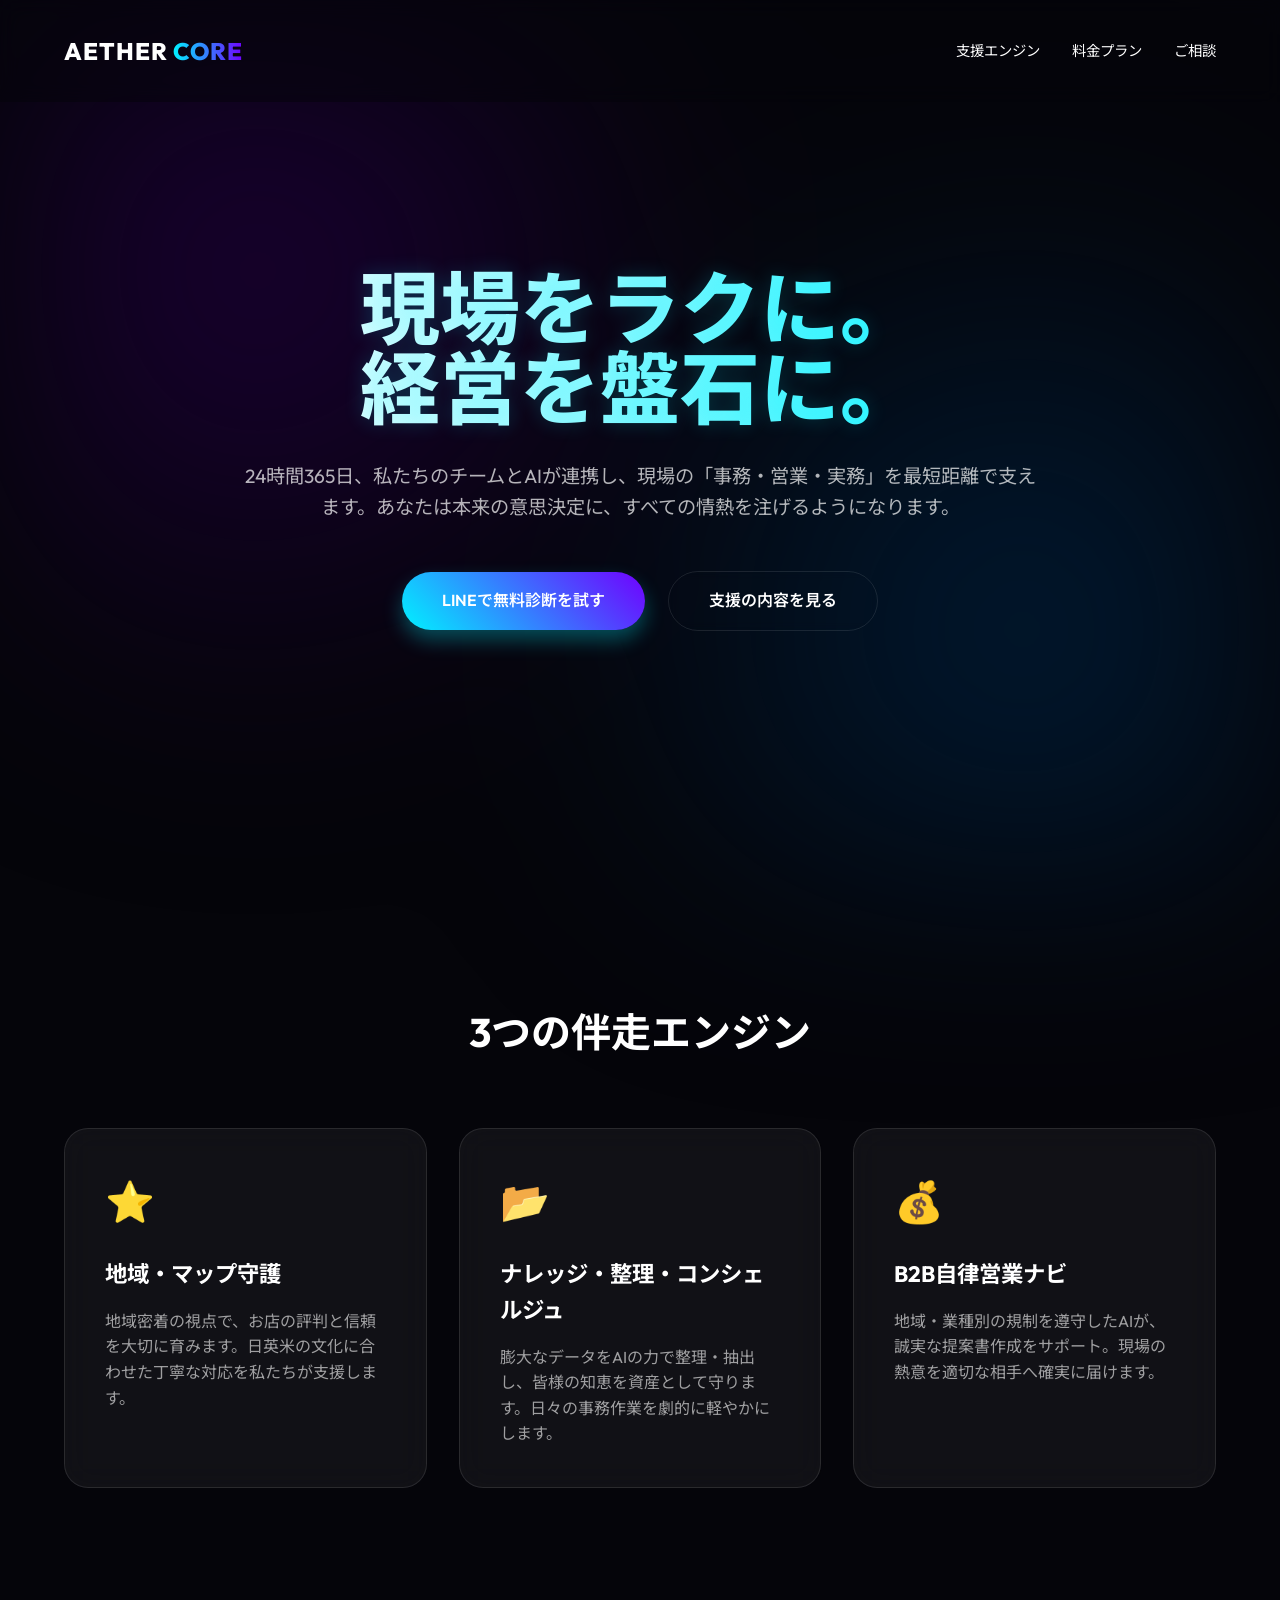
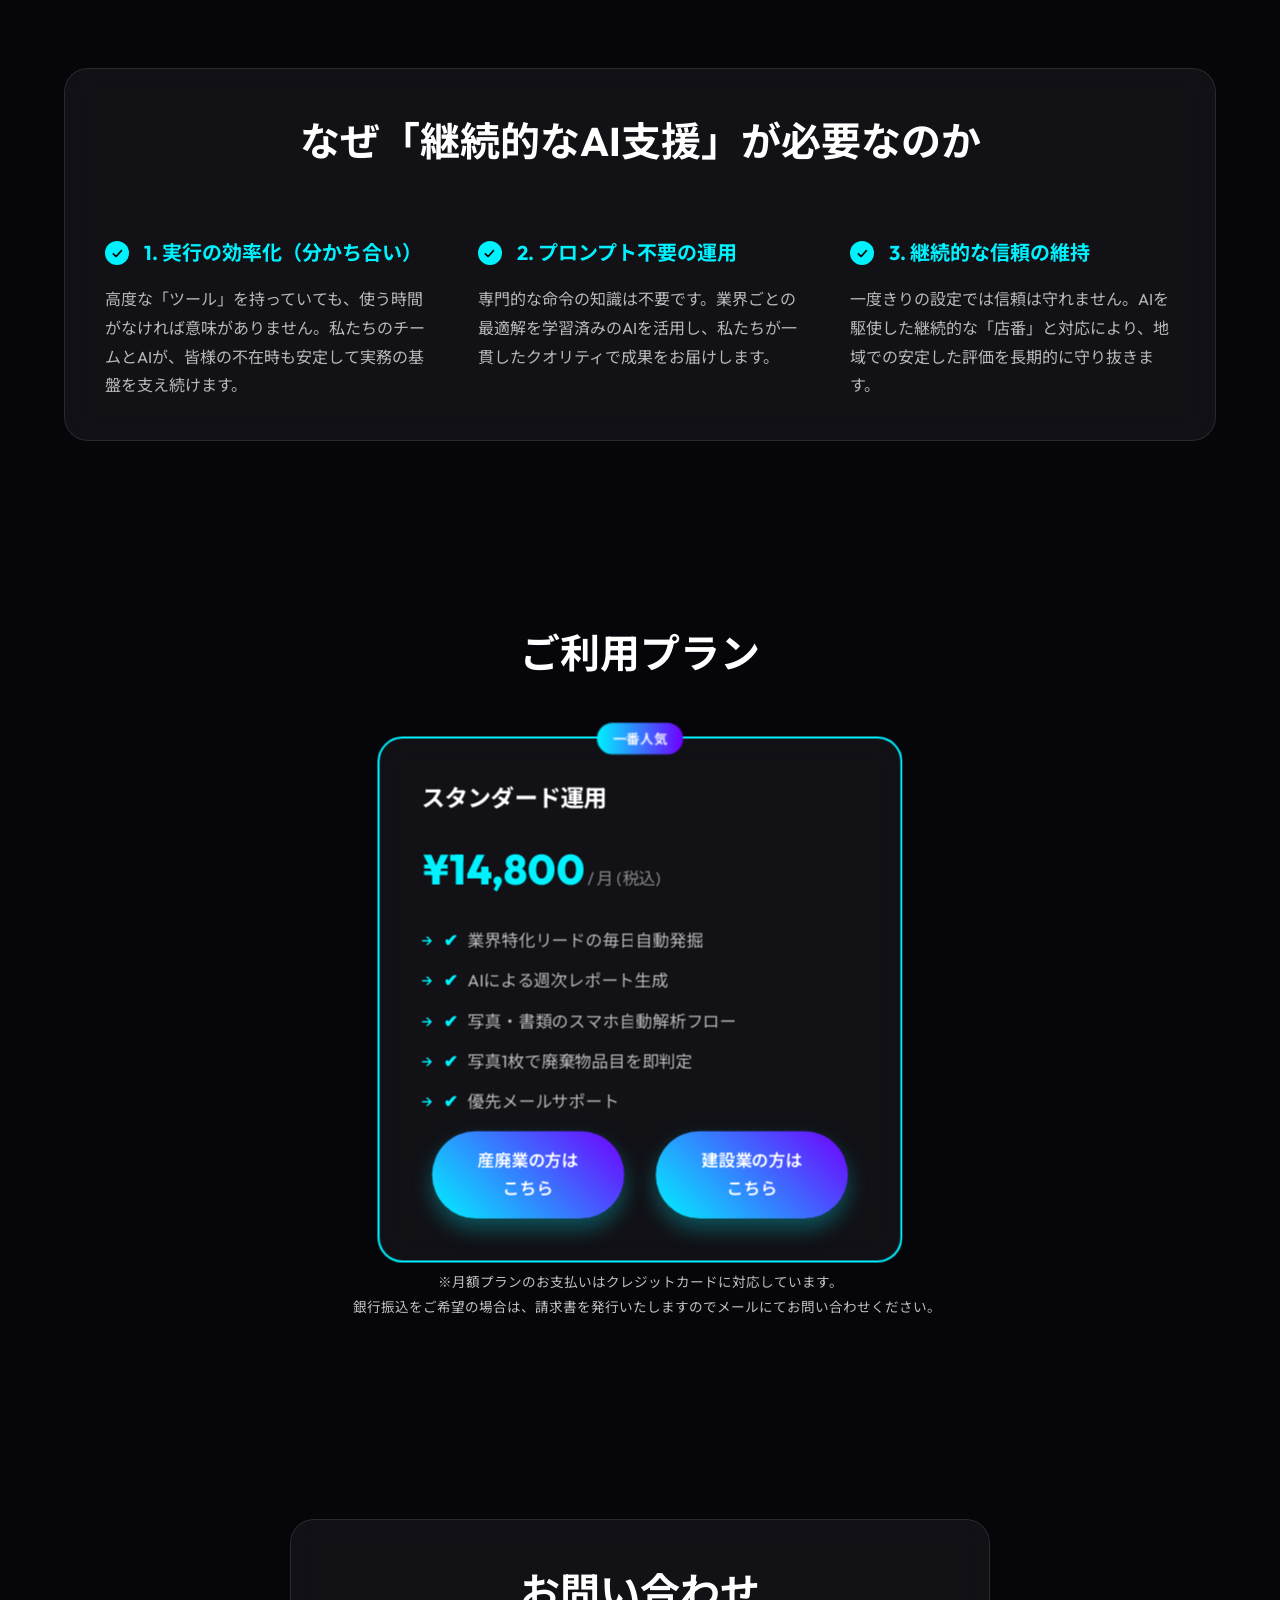
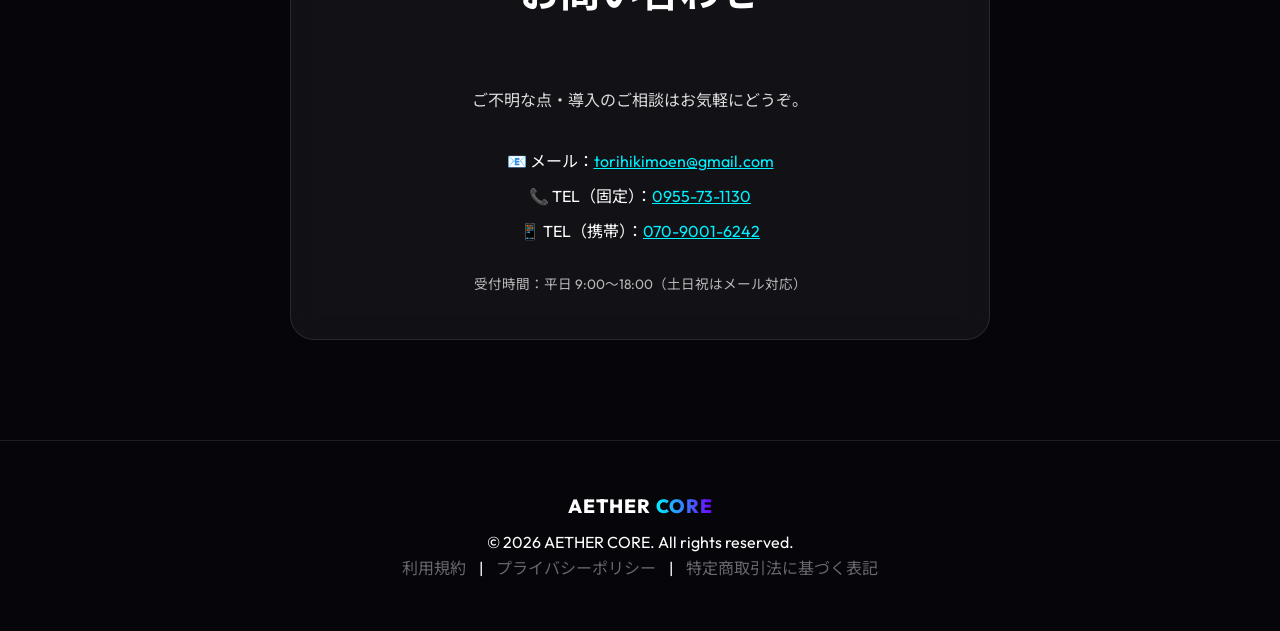
==== index.html @ 2c7ffbd3 "feat: service.html新規作成 + 全ページ料金・連絡先・特商法を更新 - service.html: B2B営業LP新規作成（産廃・建設業向け）   課題/解決策/3ステップフロー/比" ====
<!DOCTYPE html>
<html lang="ja">
<head>
    <meta charset="UTF-8">
    <meta name="viewport" content="width=device-width, initial-scale=1.0">
    <title>AETHER CORE | Autonomous Business Engine</title>
    <link rel="stylesheet" href="style.css">
    <link rel="preconnect" href="https://fonts.googleapis.com">
    <link rel="preconnect" href="https://fonts.gstatic.com" crossorigin>
    <link rel="icon" type="image/png" href="assets/branding/icon.png?v=3">
    <link href="https://fonts.googleapis.com/css2?family=Outfit:wght@300;400;600;800&family=Noto+Sans+JP:wght@300;400;700&display=swap" rel="stylesheet">
</head>
<body>
    <div class="background-blur"></div>
    
    <header>
        <nav>
            <div class="logo">
                <a href="index.html" class="logo-text">AETHER <span>CORE</span></a>
            </div>
            <ul>
                <li><a href="#features">支援エンジン</a></li>
                <li><a href="#pricing">料金プラン</a></li>
                <li><a href="#contact">ご相談</a></li>
            </ul>
        </nav>
    </header>

    <main>
        <section id="hero">
            <div class="hero-content">
                <h1 class="glitch-text">現場をラクに。<br>経営を盤石に。</h1>
                <p class="subtitle">24時間365日、私たちのチームとAIが連携し、現場の「事務・営業・実務」を最短距離で支えます。あなたは本来の意思決定に、すべての情熱を注げるようになります。</p>
                <div class="cta-buttons">
                    <a href="#pricing" class="btn primary trial-trigger">LINEで無料診断を試す</a>
                    <a href="#features" class="btn secondary">支援の内容を見る</a>
                </div>
            </div>
        </section>

        <section id="features">
            <h2 class="section-title">3つの伴走エンジン</h2>
            <div class="grid">
                <div class="card glass">
                    <div class="icon">⭐</div>
                    <h3>地域・マップ守護</h3>
                    <p>地域密着の視点で、お店の評判と信頼を大切に育みます。日英米の文化に合わせた丁寧な対応を私たちが支援します。</p>
                </div>
                <div class="card glass">
                    <div class="icon">📂</div>
                    <h3>ナレッジ・整理・コンシェルジュ</h3>
                    <p>膨大なデータをAIの力で整理・抽出し、皆様の知恵を資産として守ります。日々の事務作業を劇的に軽やかにします。</p>
                </div>
                <div class="card glass">
                    <div class="icon">💰</div>
                    <h3>B2B自律営業ナビ</h3>
                    <p>地域・業種別の規制を遵守したAIが、誠実な提案書作成をサポート。現場の熱意を適切な相手へ確実に届けます。</p>
                </div>
            </div>
        </section>

        <section id="why-subscription">
            <div class="container glass">
                <h2 class="section-title">なぜ「継続的なAI支援」が必要なのか</h2>
                <div class="value-proposition">
                    <div class="prop-item">
                        <h4>1. 実行の効率化（分かち合い）</h4>
                        <p>高度な「ツール」を持っていても、使う時間がなければ意味がありません。私たちのチームとAIが、皆様の不在時も安定して実務の基盤を支え続けます。</p>
                    </div>
                    <div class="prop-item">
                        <h4>2. プロンプト不要の運用</h4>
                        <p>専門的な命令の知識は不要です。業界ごとの最適解を学習済みのAIを活用し、私たちが一貫したクオリティで成果をお届けします。</p>
                    </div>
                    <div class="prop-item">
                        <h4>3. 継続的な信頼の維持</h4>
                        <p>一度きりの設定では信頼は守れません。AIを駆使した継続的な「店番」と対応により、地域での安定した評価を長期的に守り抜きます。</p>
                    </div>
                </div>
            </div>
        </section>

        <section id="pricing">
            <h2 class="section-title">ご利用プラン</h2>
            <div class="grid single-plan">
                <div class="card glass highlight">
                    <div class="card-badge">一番人気</div>
                    <h3>スタンダード運用</h3>
                    <div class="price">¥14,800<span> / 月 (税込)</span></div>
                    <ul>
                        <li><span class="check">✔</span> 業界特化リードの毎日自動発掘</li>
                        <li><span class="check">✔</span> AIによる週次レポート生成</li>
                        <li><span class="check">✔</span> 写真・書類のスマホ自動解析フロー</li>
                        <li><span class="check">✔</span> 写真1枚で廃棄物品目を即判定</li>
                        <li><span class="check">✔</span> 優先メールサポート</li>
                    </ul>
                    <div style="display:flex; gap:10px; margin-top:15px;">
                        <a href="https://line.me/R/ti/p/@315yriby" target="_blank" rel="noopener" class="btn primary" style="flex:1; text-align:center;">産廃業の方はこちら</a>
                        <a href="https://line.me/R/ti/p/@591yxdrx" target="_blank" rel="noopener" class="btn primary" style="flex:1; text-align:center;">建設業の方はこちら</a>
                    </div>
                </div>
            </div>
            <p style="text-align: center; margin-top: 20px; font-size: 0.85rem; opacity: 0.75; line-height: 1.8;">
                ※月額プランのお支払いはクレジットカードに対応しています。<br>
                　銀行振込をご希望の場合は、請求書を発行いたしますのでメールにてお問い合わせください。
            </p>
        </section>

        <section id="contact">
            <div class="container glass" style="max-width:700px; margin:0 auto; padding:40px;">
                <h2 class="section-title">お問い合わせ</h2>
                <p style="text-align:center; margin-bottom:30px; opacity:0.85;">ご不明な点・導入のご相談はお気軽にどうぞ。</p>
                <div style="text-align:center; line-height:2.2; font-size:1rem;">
                    <p>📧 メール：<a href="mailto:torihikimoen@gmail.com" style="color:var(--primary);">torihikimoen@gmail.com</a></p>
                    <p>📞 TEL（固定）：<a href="tel:0955731130" style="color:var(--primary);">0955-73-1130</a></p>
                    <p>📱 TEL（携帯）：<a href="tel:07090016242" style="color:var(--primary);">070-9001-6242</a></p>
                    <p style="margin-top:20px; font-size:0.85rem; opacity:0.7;">受付時間：平日 9:00〜18:00（土日祝はメール対応）</p>
                </div>
            </div>
        </section>
    </main>

    <footer>
        <div class="footer-content">
            <div class="footer-section">
                <div class="logo-text small">AETHER <span>CORE</span></div>
                <p>© 2026 AETHER CORE. All rights reserved.</p>
            </div>
            <div class="footer-section">
                <p><a href="terms.html">利用規約</a> | <a href="privacy.html">プライバシーポリシー</a> | <a href="tokushoho.html">特定商取引法に基づく表記</a></p>
            </div>
        </div>
    </footer>

    <script src="app.js"></script>
</body>
</html>
---- style.css ----
:root {
    --primary: #00f2ff;
    --secondary: #7000ff;
    --bg: #05050a;
    --text: #ffffff;
    --glass: rgba(255, 255, 255, 0.05);
    --glass-border: rgba(255, 255, 255, 0.1);
}

* {
    margin: 0;
    padding: 0;
    box-sizing: border-box;
}

body {
    background-color: var(--bg);
    color: var(--text);
    font-family: 'Outfit', 'Noto Sans JP', sans-serif;
    line-height: 1.6;
    overflow-x: hidden;
}

.background-blur {
    position: fixed;
    top: 0;
    left: 0;
    width: 100%;
    height: 100%;
    background: radial-gradient(circle at 20% 30%, #1a0033 0%, transparent 40%),
                radial-gradient(circle at 80% 70%, #001a33 0%, transparent 40%);
    z-index: -1;
    filter: blur(100px);
}

header {
    padding: 2rem 5%;
    position: fixed;
    width: 100%;
    top: 0;
    z-index: 100;
    backdrop-filter: blur(10px);
    background: rgba(5, 5, 10, 0.5);
}

nav {
    display: flex;
    justify-content: space-between;
    align-items: center;
}

.logo-text {
    font-size: 1.5rem;
    font-weight: 800;
    text-decoration: none;
    color: var(--text);
    letter-spacing: 1px;
}
.logo-text span {
    color: var(--primary);
    background: linear-gradient(90deg, var(--primary), var(--secondary));
    -webkit-background-clip: text;
    background-clip: text;
    -webkit-text-fill-color: transparent;
}
.logo-text.small {
    font-size: 1.2rem;
    margin-bottom: 0.5rem;
    display: inline-block;
}

nav ul {
    display: flex;
    list-style: none;
    gap: 2rem;
}

nav a {
    color: var(--text);
    text-decoration: none;
    font-size: 0.9rem;
    transition: color 0.3s;
}

nav a:hover {
    color: var(--primary);
}

.price {
    font-size: 2.5rem;
    font-weight: 800;
    color: var(--primary);
    margin: 1rem 0;
}
.price span {
    font-size: 1rem;
    font-weight: 400;
    color: rgba(255, 255, 255, 0.5);
}
#pricing ul {
    list-style: none;
    margin-top: 1.5rem;
    text-align: left;
}
#pricing li {
    margin-bottom: 0.8rem;
    color: rgba(255, 255, 255, 0.7);
    display: flex;
    align-items: center;
    gap: 10px;
}
.check {
    color: var(--primary);
    font-weight: bold;
}
.single-plan {
    max-width: 500px;
    margin: 0 auto;
}
.card.highlight {
    border: 2px solid var(--primary);
    position: relative;
    transform: scale(1.05);
}
.card-badge {
    position: absolute;
    top: -15px;
    left: 50%;
    transform: translateX(-50%);
    background: linear-gradient(90deg, var(--primary), var(--secondary));
    padding: 5px 15px;
    border-radius: 20px;
    font-size: 0.8rem;
    font-weight: 600;
    white-space: nowrap;
}
#pricing li::before {
    content: '→';
    color: var(--primary);
}

section {
    padding: 100px 5%;
}

#hero {
    height: 100vh;
    display: flex;
    align-items: center;
    justify-content: center;
    text-align: center;
}

.glitch-text {
    font-size: 5rem;
    line-height: 1;
    font-weight: 800;
    background: linear-gradient(to right, #fff, var(--primary));
    -webkit-background-clip: text;
    background-clip: text;
    -webkit-text-fill-color: transparent;
    margin-bottom: 2rem;
    text-shadow: 0 0 20px rgba(0, 242, 255, 0.2);
}

.subtitle {
    font-size: 1.2rem;
    color: rgba(255, 255, 255, 0.7);
    max-width: 800px;
    margin: 0 auto 3rem;
}

.btn {
    padding: 1rem 2.5rem;
    border-radius: 50px;
    text-decoration: none;
    font-weight: 600;
    transition: all 0.3s;
    display: inline-block;
    margin: 0 10px;
}

.btn.primary {
    background: linear-gradient(45deg, var(--primary), var(--secondary));
    color: #fff;
    box-shadow: 0 10px 20px rgba(0, 242, 255, 0.3);
}

.btn.secondary {
    border: 1px solid var(--glass-border);
    backdrop-filter: blur(5px);
    color: #fff;
}

.btn:hover {
    transform: translateY(-3px);
    box-shadow: 0 15px 30px rgba(0, 242, 255, 0.4);
}

.trial-badge {
    background: rgba(0, 255, 136, 0.1);
    color: #00ff88;
    border: 1px solid rgba(0, 255, 136, 0.3);
    padding: 0.5rem 1.5rem;
    border-radius: 50px;
    display: inline-block;
    font-size: 0.9rem;
    font-weight: 600;
    margin-bottom: 2rem;
    animation: pulse 2s infinite;
}

@keyframes pulse {
    0% { transform: scale(1); box-shadow: 0 0 0 0 rgba(0, 255, 136, 0.4); }
    70% { transform: scale(1.05); box-shadow: 0 0 0 10px rgba(0, 255, 136, 0); }
    100% { transform: scale(1); box-shadow: 0 0 0 0 rgba(0, 255, 136, 0); }
}

.section-title {
    font-size: 2.5rem;
    text-align: center;
    margin-bottom: 4rem;
}

.grid {
    display: grid;
    grid-template-columns: repeat(auto-fit, minmax(280px, 1fr));
    gap: 2rem;
}

.glass {
    background: var(--glass);
    border: 1px solid var(--glass-border);
    backdrop-filter: blur(15px);
    border-radius: 24px;
    padding: 2.5rem;
    transition: transform 0.3s, border-color 0.3s;
}

.glass:hover {
    transform: translateY(-10px);
    border-color: var(--primary);
}

.card .icon {
    font-size: 2.5rem;
    margin-bottom: 1.5rem;
}

.card h3 {
    margin-bottom: 1rem;
    font-size: 1.4rem;
}

.card p {
    color: rgba(255, 255, 255, 0.6);
}

.status-container {
    max-width: 1000px;
    margin: 0 auto;
}

.status-grid {
    display: grid;
    grid-template-columns: repeat(auto-fit, minmax(200px, 1fr));
    gap: 3rem;
    margin-bottom: 3rem;
}

.status-item .label {
    display: block;
    font-size: 0.8rem;
    color: rgba(255, 255, 255, 0.4);
    text-transform: uppercase;
    letter-spacing: 1px;
}

.status-item .value {
    font-size: 1.8rem;
    font-weight: 700;
    color: var(--primary);
}

.live-indicator {
    padding-top: 2rem;
    border-top: 1px solid var(--glass-border);
    font-size: 0.9rem;
    color: rgba(255, 255, 255, 0.6);
    display: flex;
    align-items: center;
    gap: 10px;
}

.dot {
    width: 8px;
    height: 8px;
    border-radius: 50%;
}

.dot.green {
    background-color: #00ff88;
    box-shadow: 0 0 10px #00ff88;
}

.blink {
    animation: blink 2s infinite;
}

@keyframes blink {
    0% { opacity: 1; }
    50% { opacity: 0.3; }
    100% { opacity: 1; }
}

.activity-feed-wrapper {
    margin-top: 2rem;
    padding: 1.5rem;
    background: rgba(0, 0, 0, 0.2);
    border-radius: 16px;
    border: 1px solid var(--glass-border);
    overflow: hidden;
}

.feed-header {
    font-size: 0.7rem;
    font-weight: 800;
    color: var(--primary);
    margin-bottom: 1rem;
    letter-spacing: 2px;
    display: flex;
    align-items: center;
    gap: 8px;
}

.activity-feed {
    height: 150px;
    display: flex;
    flex-direction: column;
    gap: 10px;
}

.activity-item {
    padding: 10px 15px;
    background: var(--glass);
    border-left: 3px solid var(--primary);
    border-radius: 4px;
    font-size: 0.85rem;
    color: rgba(255, 255, 255, 0.8);
    animation: slideIn 0.5s ease-out forwards;
    display: flex;
    justify-content: space-between;
}

.activity-item .time {
    color: rgba(255, 255, 255, 0.3);
    font-size: 0.75rem;
}

@keyframes slideIn {
    from { opacity: 0; transform: translateX(-20px); }
    to { opacity: 1; transform: translateX(0); }
}

.map-placeholder {
    height: 400px;
    display: flex;
    align-items: center;
    justify-content: center;
    position: relative;
    background: radial-gradient(circle at center, rgba(0, 242, 255, 0.05) 0%, transparent 70%);
}

footer {
    padding: 50px 5%;
    border-top: 1px solid var(--glass-border);
    text-align: center;
}

.footer-logo {
    height: 30px;
    margin-bottom: 1rem;
    opacity: 0.8;
}

footer a {
    color: rgba(255, 255, 255, 0.4);
    text-decoration: none;
    margin: 0 10px;
}

#why-subscription {
    padding: 80px 5%;
}

.value-proposition {
    display: grid;
    grid-template-columns: repeat(auto-fit, minmax(300px, 1fr));
    gap: 3rem;
    margin-top: 2rem;
}

.prop-item h4 {
    color: var(--primary);
    font-size: 1.25rem;
    margin-bottom: 1rem;
    display: flex;
    align-items: center;
    gap: 15px;
}

.prop-item h4::before {
    content: '✓';
    display: flex;
    align-items: center;
    justify-content: center;
    width: 24px;
    height: 24px;
    background: var(--primary);
    color: var(--bg);
    border-radius: 50%;
    font-size: 0.8rem;
}

.prop-item p {
    color: rgba(255, 255, 255, 0.7);
    font-size: 1rem;
    line-height: 1.8;
}

.quick-feedback {
    margin-top: 3rem;
    padding-top: 2rem;
    border-top: 1px solid var(--glass-border);
    text-align: center;
}

.quick-feedback p {
    font-size: 0.9rem;
    color: rgba(255, 255, 255, 0.5);
    margin-bottom: 1.5rem;
}

.feedback-buttons {
    display: flex;
    justify-content: center;
    gap: 1.5rem;
}

.fb-btn {
    background: var(--glass);
    border: 1px solid var(--glass-border);
    color: white;
    font-size: 1.5rem;
    width: 60px;
    height: 60px;
    border-radius: 50%;
    cursor: pointer;
    transition: all 0.3s cubic-bezier(0.175, 0.885, 0.32, 1.275);
    display: flex;
    align-items: center;
    justify-content: center;
    backdrop-filter: blur(10px);
}

.fb-btn:hover {
    transform: scale(1.15) translateY(-5px);
    background: rgba(255, 255, 255, 0.1);
    border-color: var(--primary);
    box-shadow: 0 10px 20px rgba(0, 242, 255, 0.2);
}

.fb-btn#fb-up:hover { color: #00ff88; border-color: #00ff88; }
.fb-btn#fb-down:hover { color: #ff3e3e; border-color: #ff3e3e; }
.fb-btn#fb-idea:hover { color: #ffd700; border-color: #ffd700; }

#ad-auditor {
    padding: 100px 5%;
}

.auditor-grid {
    display: grid;
    grid-template-columns: 1fr 1.2fr;
    gap: 3rem;
    margin-top: 3rem;
}

.input-area textarea {
    width: 100%;
    height: 150px;
    background: rgba(0, 0, 0, 0.3);
    border: 1px solid var(--glass-border);
    border-radius: 16px;
    padding: 20px;
    color: white;
    font-family: inherit;
    resize: none;
    outline: none;
}

.input-area textarea:focus {
    border-color: var(--primary);
}

.badge {
    font-size: 0.8rem;
    background: var(--primary);
    color: var(--bg);
    padding: 2px 10px;
    border-radius: 4px;
    vertical-align: middle;
    margin-left: 10px;
}

.result-area {
    min-height: 250px;
    display: flex;
    flex-direction: column;
    justify-content: center;
    padding: 30px !important;
}

.status-badge {
    padding: 5px 15px;
    border-radius: 50px;
    font-size: 0.8rem;
    font-weight: 700;
    text-transform: uppercase;
}

.status-badge.risky { background: rgba(255, 62, 62, 0.2); color: #ff3e3e; border: 1px solid rgba(255, 62, 62, 0.5); }
.status-badge.safe { background: rgba(0, 255, 136, 0.2); color: #00ff88; border: 1px solid rgba(0, 255, 136, 0.5); }

.issue-item {
    margin-bottom: 10px;
    font-size: 0.9rem;
    display: flex;
    gap: 10px;
}

.issue-item .law { color: var(--primary); font-weight: 700; }

.polished-box {
    background: rgba(0, 242, 255, 0.1);
    border-left: 4px solid var(--primary);
    padding: 20px;
    border-radius: 8px;
    margin-top: 10px;
}

.polished-text { font-size: 1.1rem; font-weight: 600; }

.loading-spinner {
    width: 40px;
    height: 40px;
    border: 3px solid rgba(0, 242, 255, 0.1);
    border-top: 3px solid var(--primary);
    border-radius: 50%;
    margin: 0 auto 20px;
    animation: rotate 1s linear infinite;
}

@keyframes rotate {
    from { transform: rotate(0deg); }
    to { transform: rotate(360deg); }
}
/* Modal Overlay & Content */
.modal-overlay {
    position: fixed;
    top: 0;
    left: 0;
    width: 100%;
    height: 100%;
    background: rgba(0, 0, 0, 0.85);
    backdrop-filter: blur(10px);
    display: flex;
    align-items: center;
    justify-content: center;
    z-index: 1000;
    opacity: 0;
    visibility: hidden;
    transition: all 0.4s cubic-bezier(0.165, 0.84, 0.44, 1);
}

.modal-overlay.active {
    opacity: 1;
    visibility: visible;
}

.modal-content {
    width: 100%;
    max-width: 450px;
    padding: 3rem !important;
    position: relative;
    transform: translateY(30px);
    transition: all 0.4s cubic-bezier(0.175, 0.885, 0.32, 1.275);
}

.modal-overlay.active .modal-content {
    transform: translateY(0);
}

.modal-content h3 {
    font-size: 1.8rem;
    margin-bottom: 0.5rem;
    background: linear-gradient(90deg, var(--primary), var(--secondary));
    -webkit-background-clip: text;
    background-clip: text;
    -webkit-text-fill-color: transparent;
}

.modal-content p {
    font-size: 0.9rem;
    color: rgba(255, 255, 255, 0.6);
    margin-bottom: 2rem;
}

.close-btn {
    position: absolute;
    top: 20px;
    right: 25px;
    background: none;
    border: none;
    color: white;
    font-size: 2rem;
    cursor: pointer;
    opacity: 0.5;
    transition: opacity 0.3s;
}

.close-btn:hover {
    opacity: 1;
}

.input-group {
    margin-bottom: 1.5rem;
    text-align: left;
}

.input-group label {
    display: block;
    font-size: 0.8rem;
    margin-bottom: 0.5rem;
    color: var(--primary);
}

.input-group input {
    width: 100%;
    background: rgba(255, 255, 255, 0.05);
    border: 1px solid rgba(255, 255, 255, 0.1);
    border-radius: 12px;
    padding: 12px 15px;
    color: white;
    font-family: inherit;
    outline: none;
    transition: border-color 0.3s;
}

.input-group input:focus {
    border-color: var(--primary);
}

.checkbox-group {
    display: flex;
    align-items: center;
    gap: 10px;
    margin-bottom: 2rem;
    font-size: 0.8rem;
    text-align: left;
    color: rgba(255, 255, 255, 0.7);
}

.login-link {
    margin-top: 1.5rem;
    text-align: center;
}

.login-link a {
    color: var(--primary);
    text-decoration: none;
}
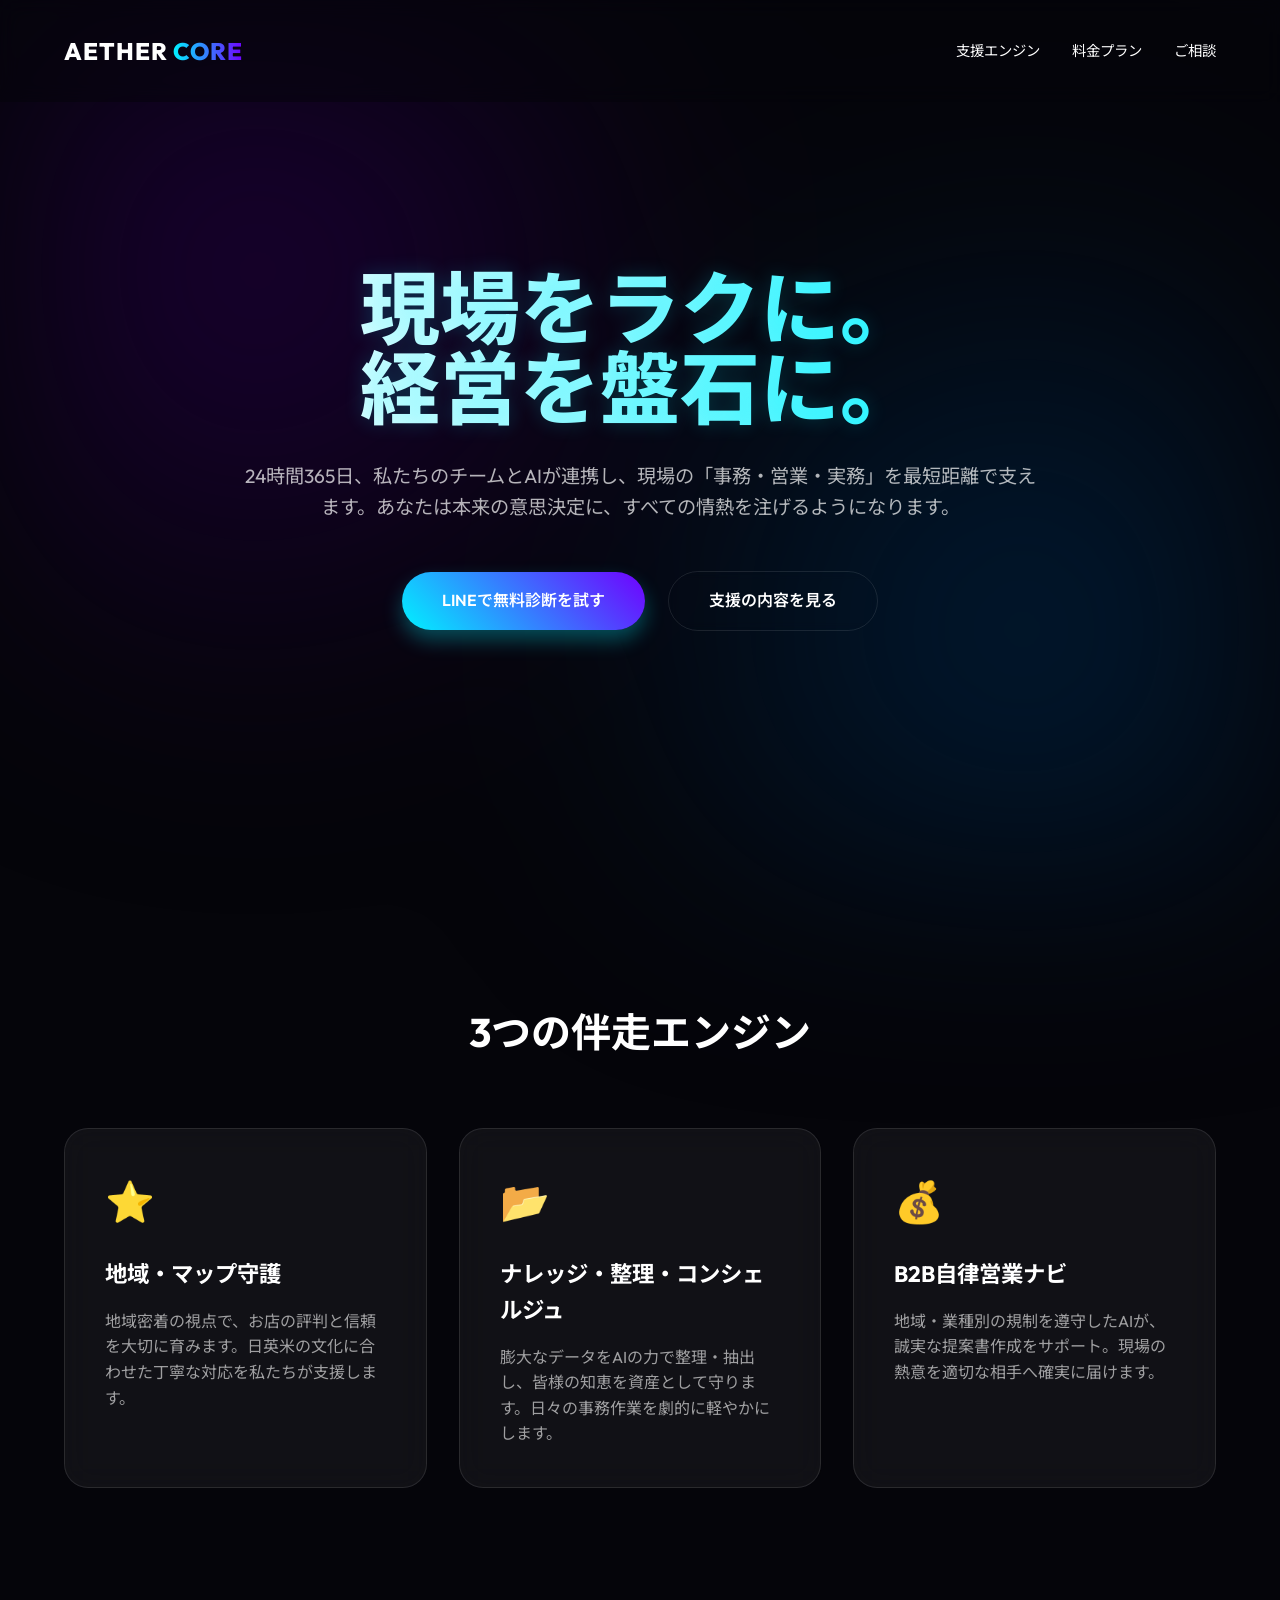
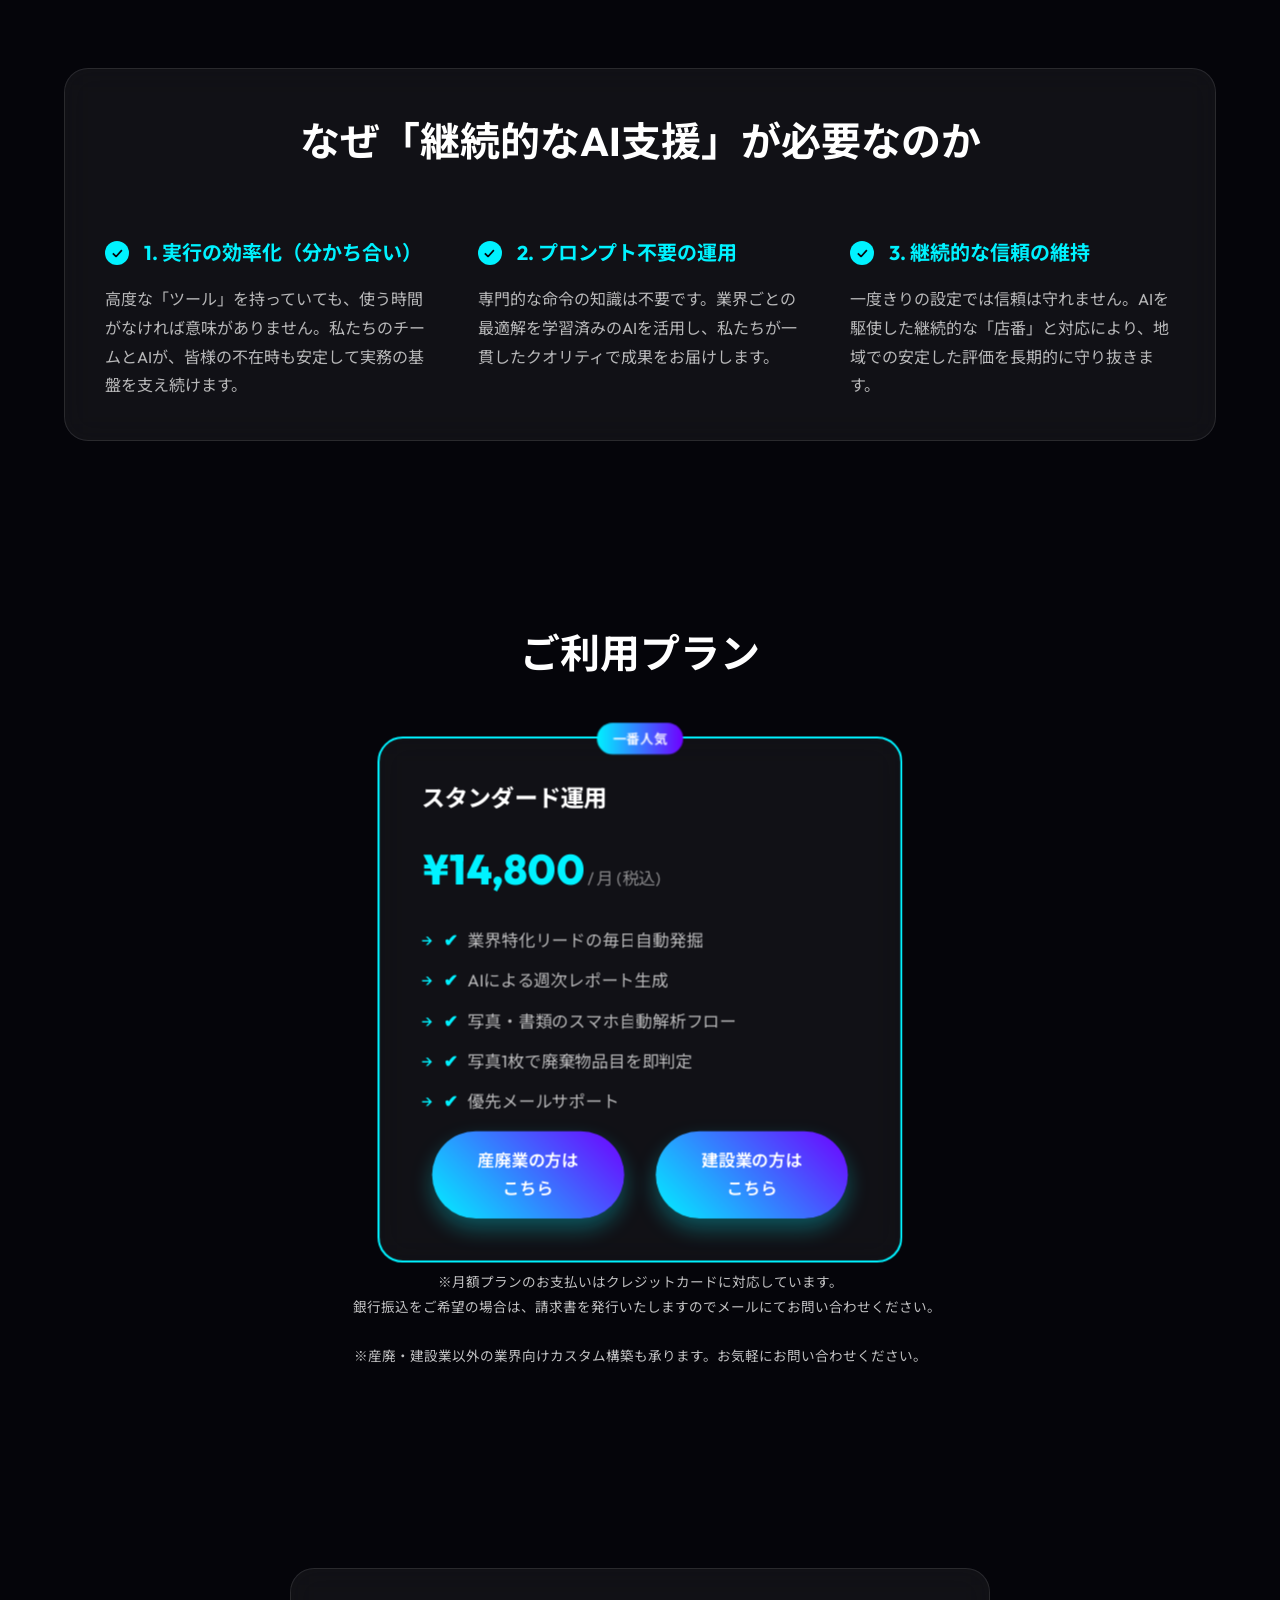
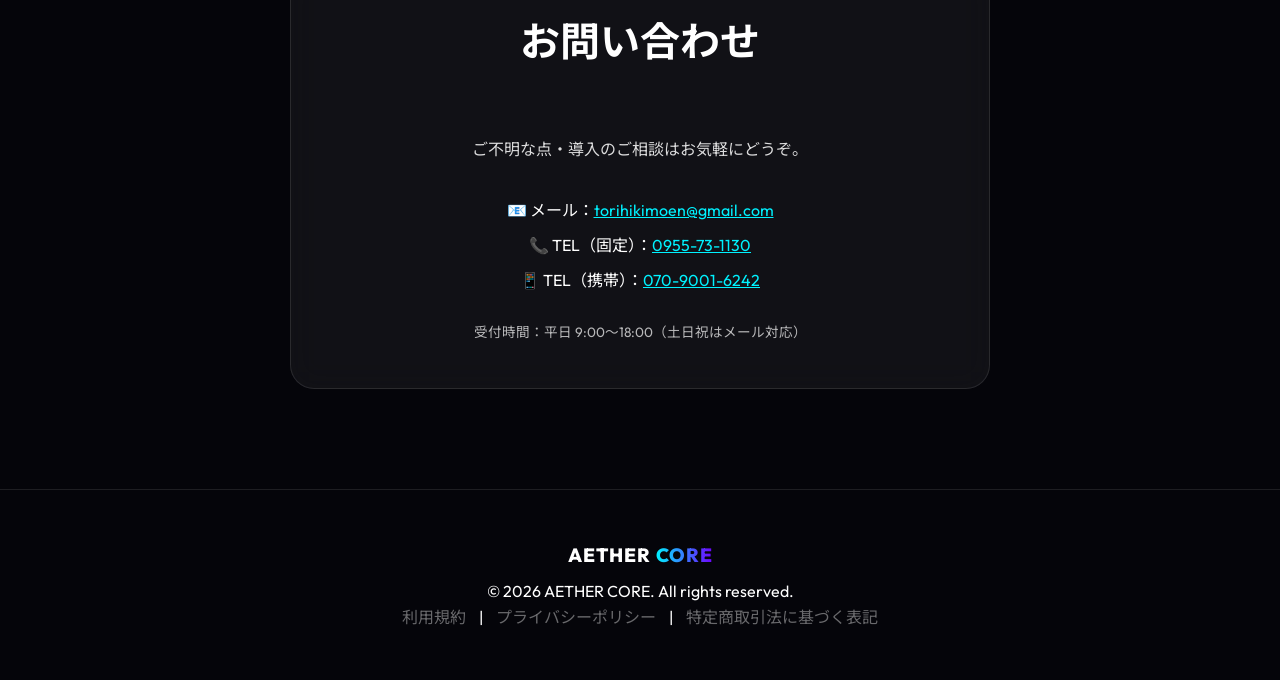
==== commit d0baca61: "feat(index): ご利用プランセクションにカスタム構築案内を追加 Co-Authored-By: Claude Sonnet 4.6 <noreply@anthropic.com>" ====
--- a/index.html
+++ b/index.html
@@ -101,7 +101,8 @@
             </div>
             <p style="text-align: center; margin-top: 20px; font-size: 0.85rem; opacity: 0.75; line-height: 1.8;">
                 ※月額プランのお支払いはクレジットカードに対応しています。<br>
-                　銀行振込をご希望の場合は、請求書を発行いたしますのでメールにてお問い合わせください。
+                　銀行振込をご希望の場合は、請求書を発行いたしますのでメールにてお問い合わせください。<br><br>
+                ※産廃・建設業以外の業界向けカスタム構築も承ります。お気軽にお問い合わせください。
             </p>
         </section>
 
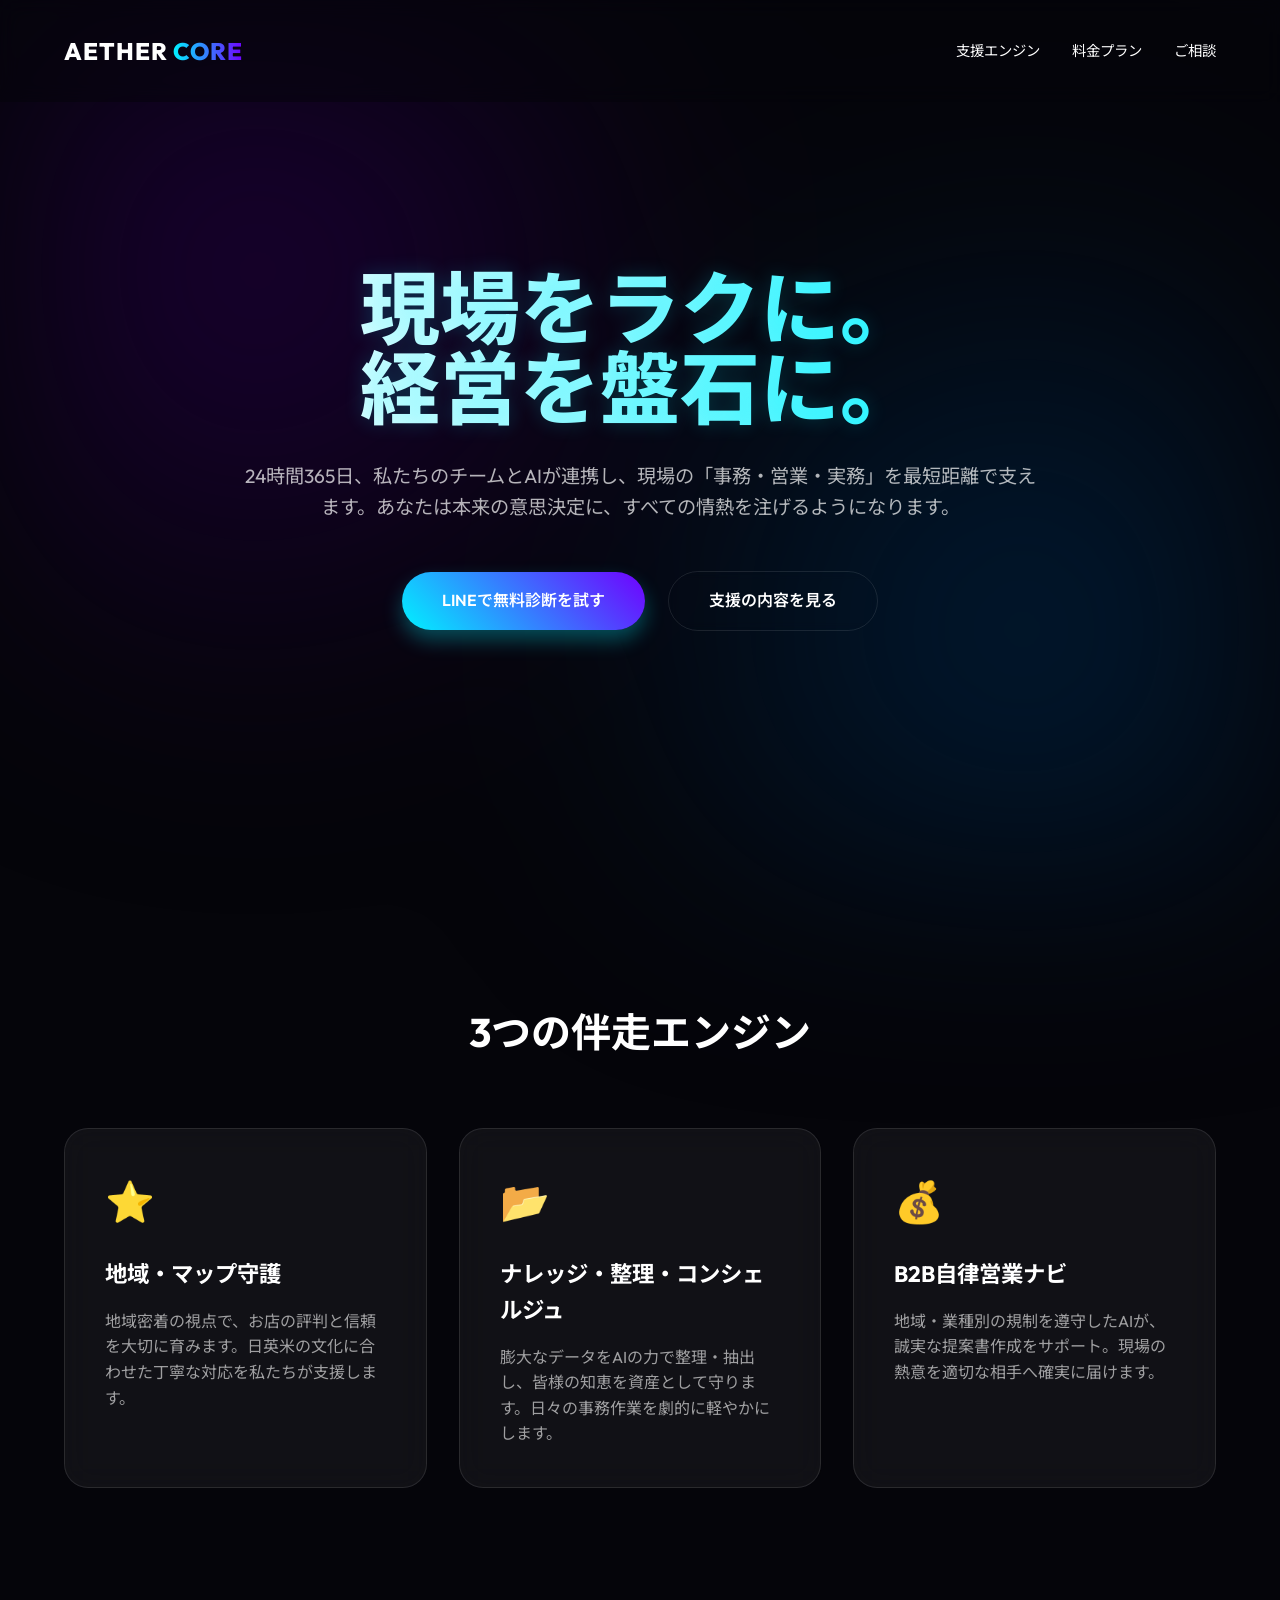
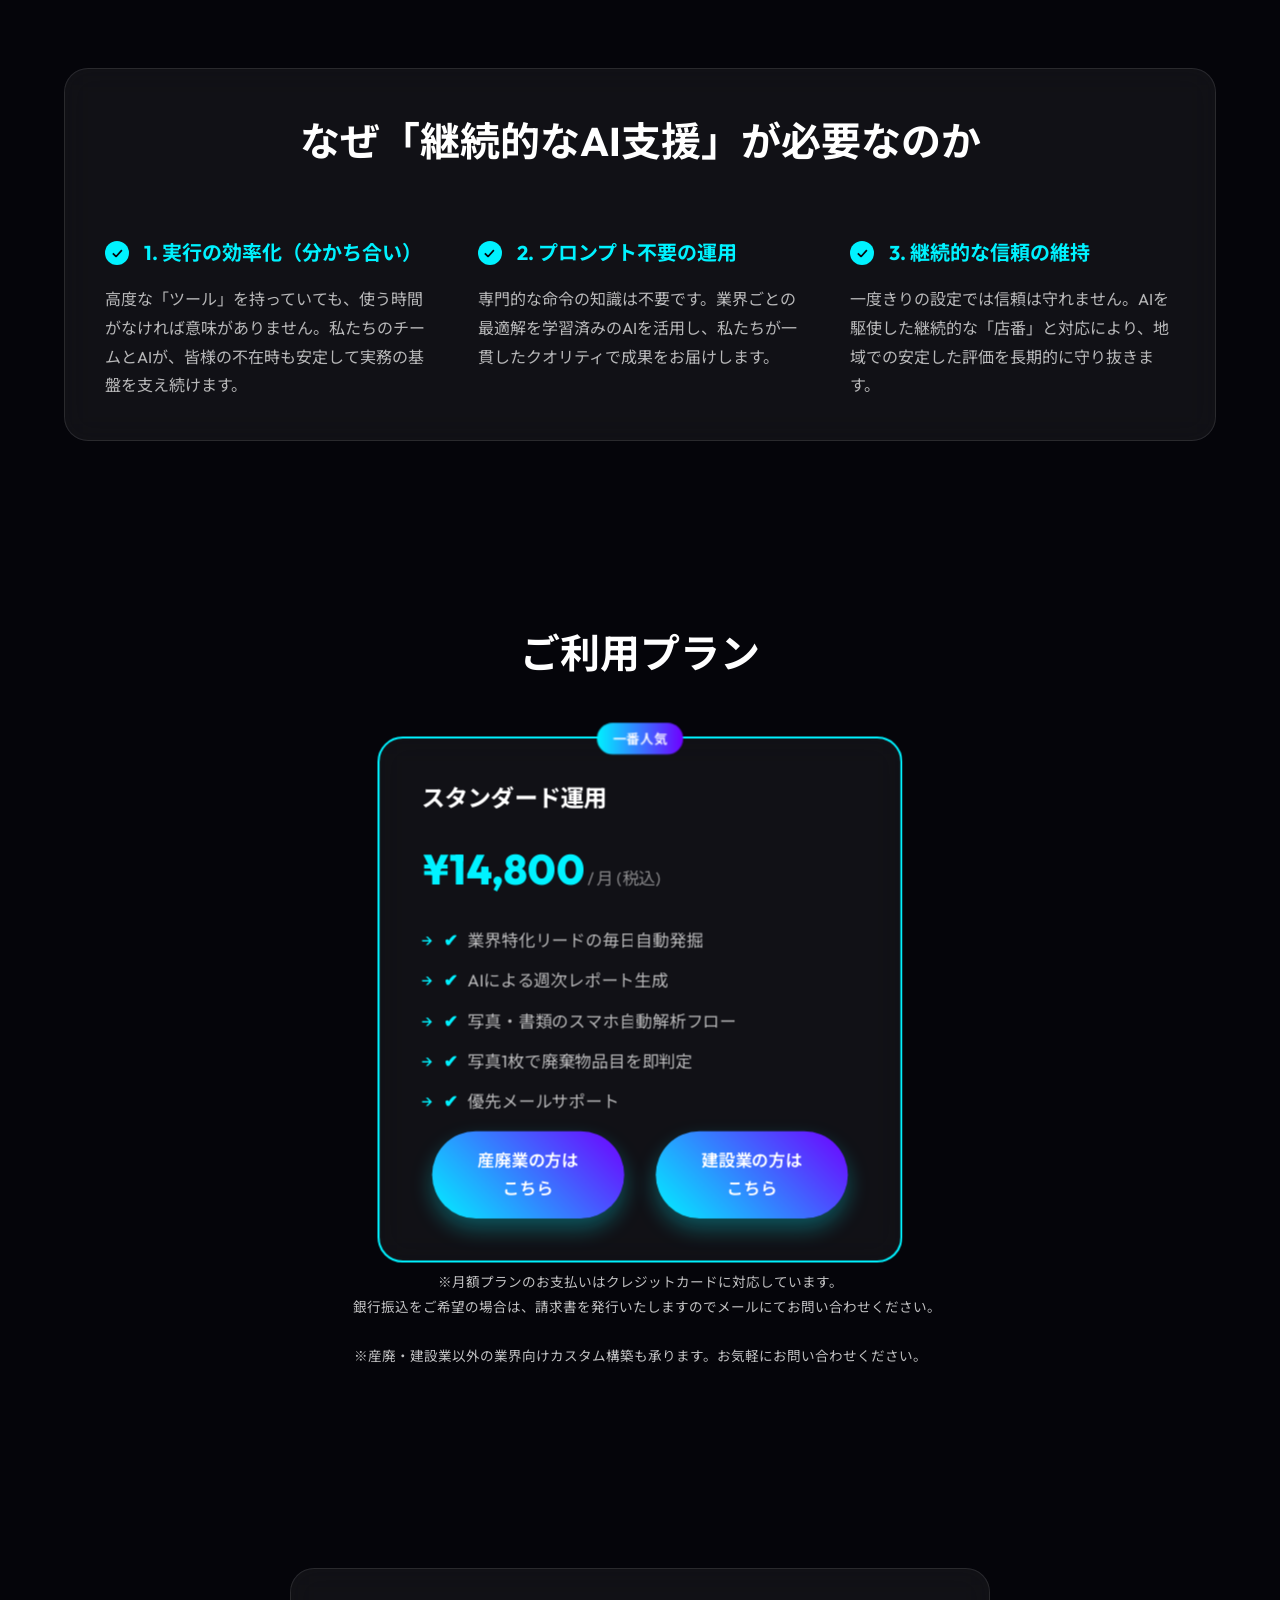
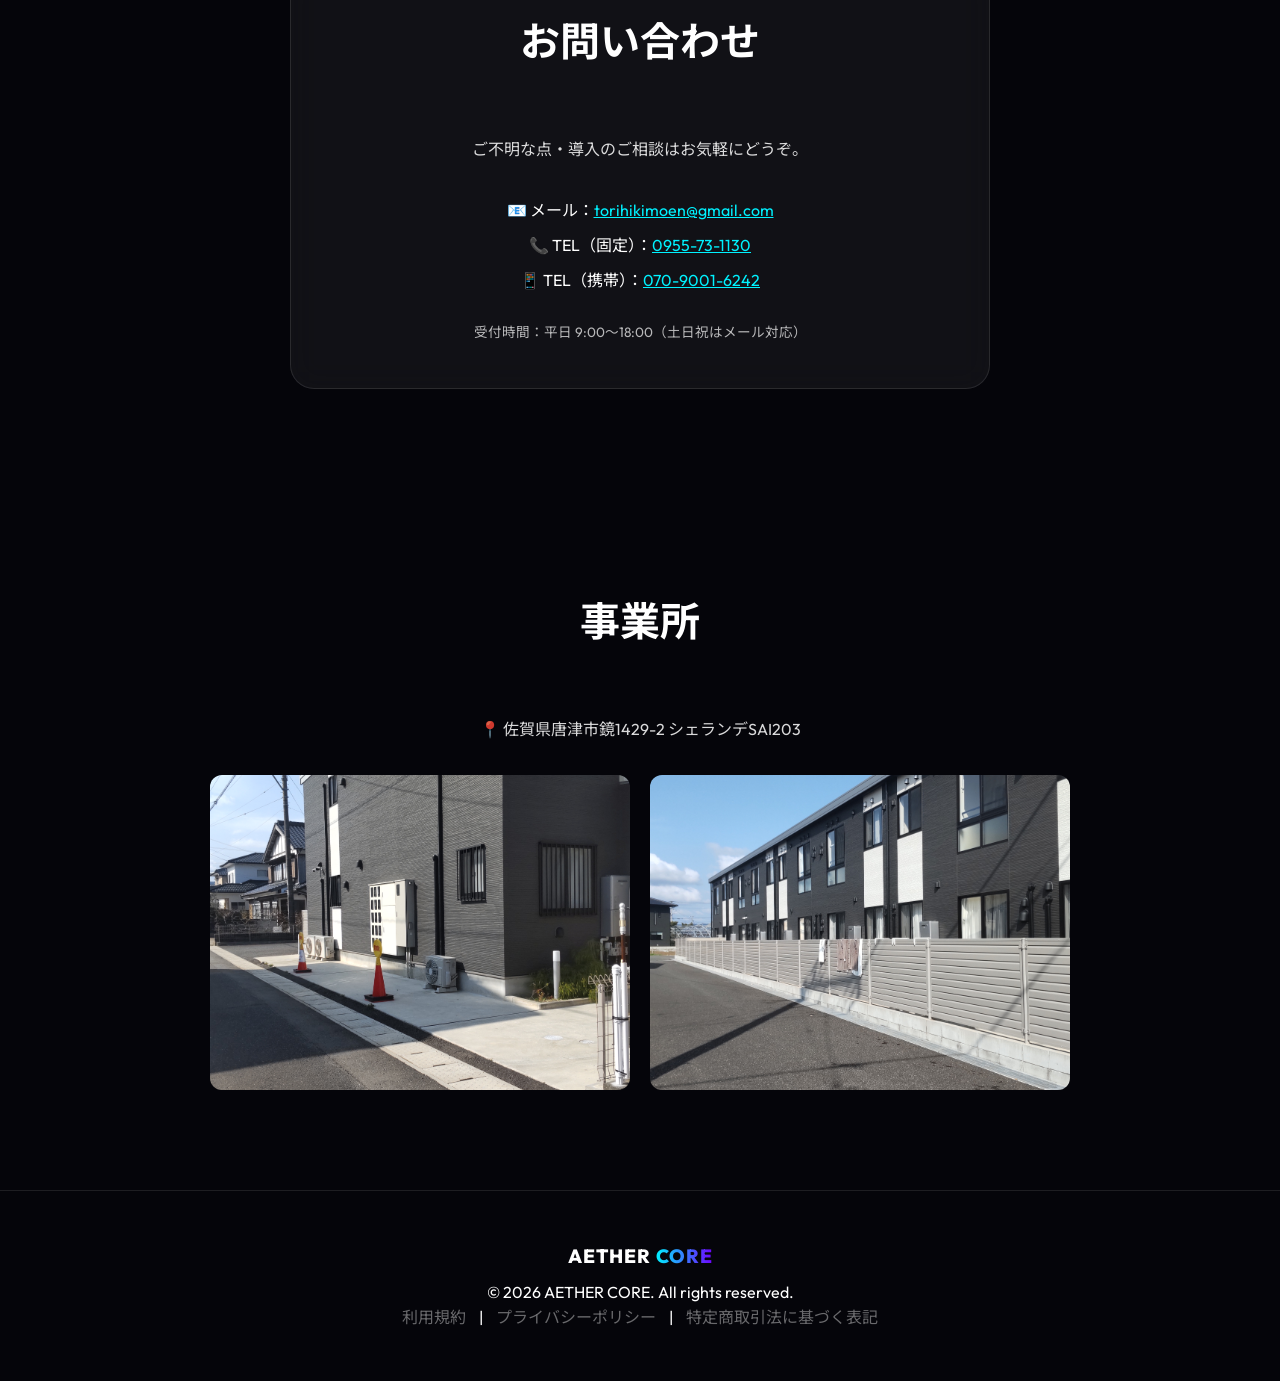
==== commit 0842e409: "Add 事業所 section with office photos and address Co-Authored-By: Claude Sonnet 4.6 <noreply@anthropic." ====
--- a/index.html
+++ b/index.html
@@ -118,6 +118,17 @@
                 </div>
             </div>
         </section>
+
+        <section id="office">
+            <h2 class="section-title">事業所</h2>
+            <div class="container" style="max-width:900px; margin:0 auto; text-align:center;">
+                <p style="margin-bottom:32px; font-size:1rem; opacity:0.85;">📍 佐賀県唐津市鏡1429-2 シェランデSAI203</p>
+                <div style="display:flex; gap:20px; justify-content:center; flex-wrap:wrap;">
+                    <img src="assets/office/office-01.jpg" alt="事業所外観1" style="width:48%; max-width:420px; border-radius:12px; object-fit:cover; aspect-ratio:4/3;">
+                    <img src="assets/office/office-02.jpg" alt="事業所外観2" style="width:48%; max-width:420px; border-radius:12px; object-fit:cover; aspect-ratio:4/3;">
+                </div>
+            </div>
+        </section>
     </main>
 
     <footer>
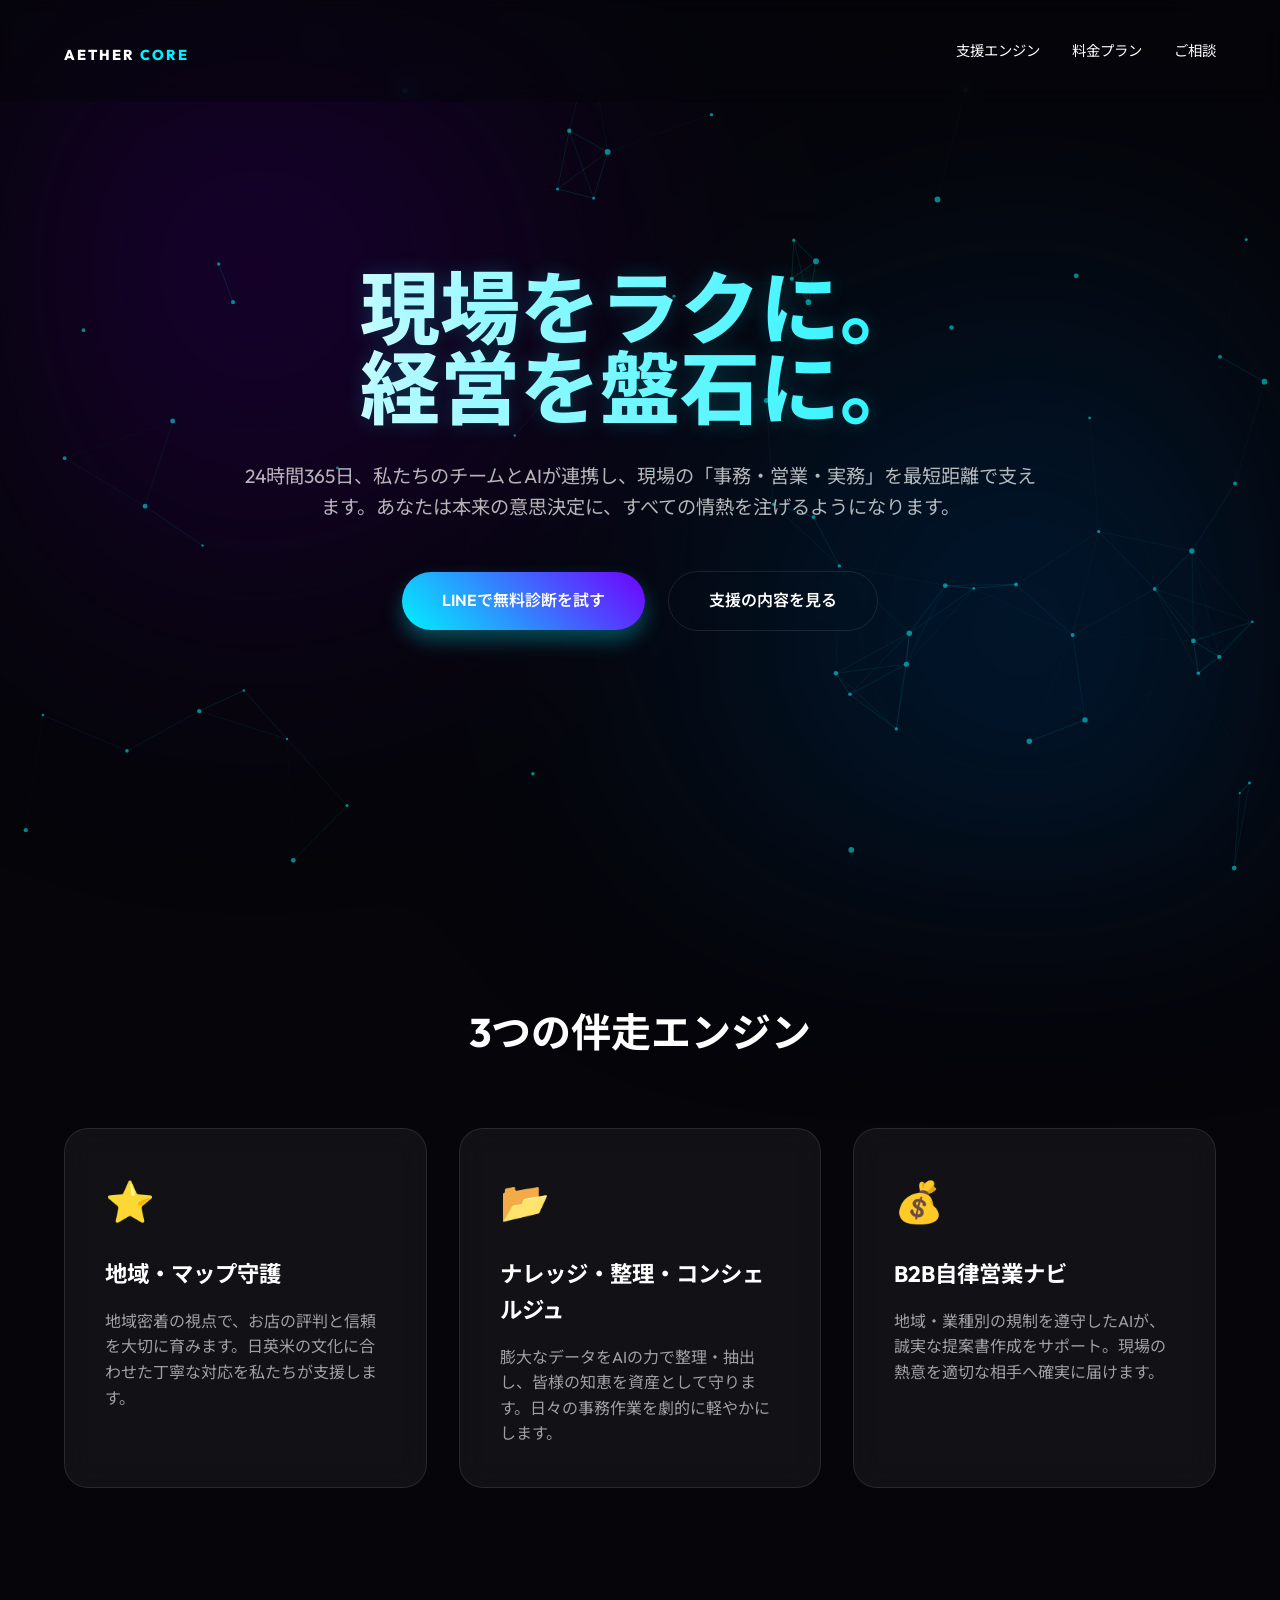
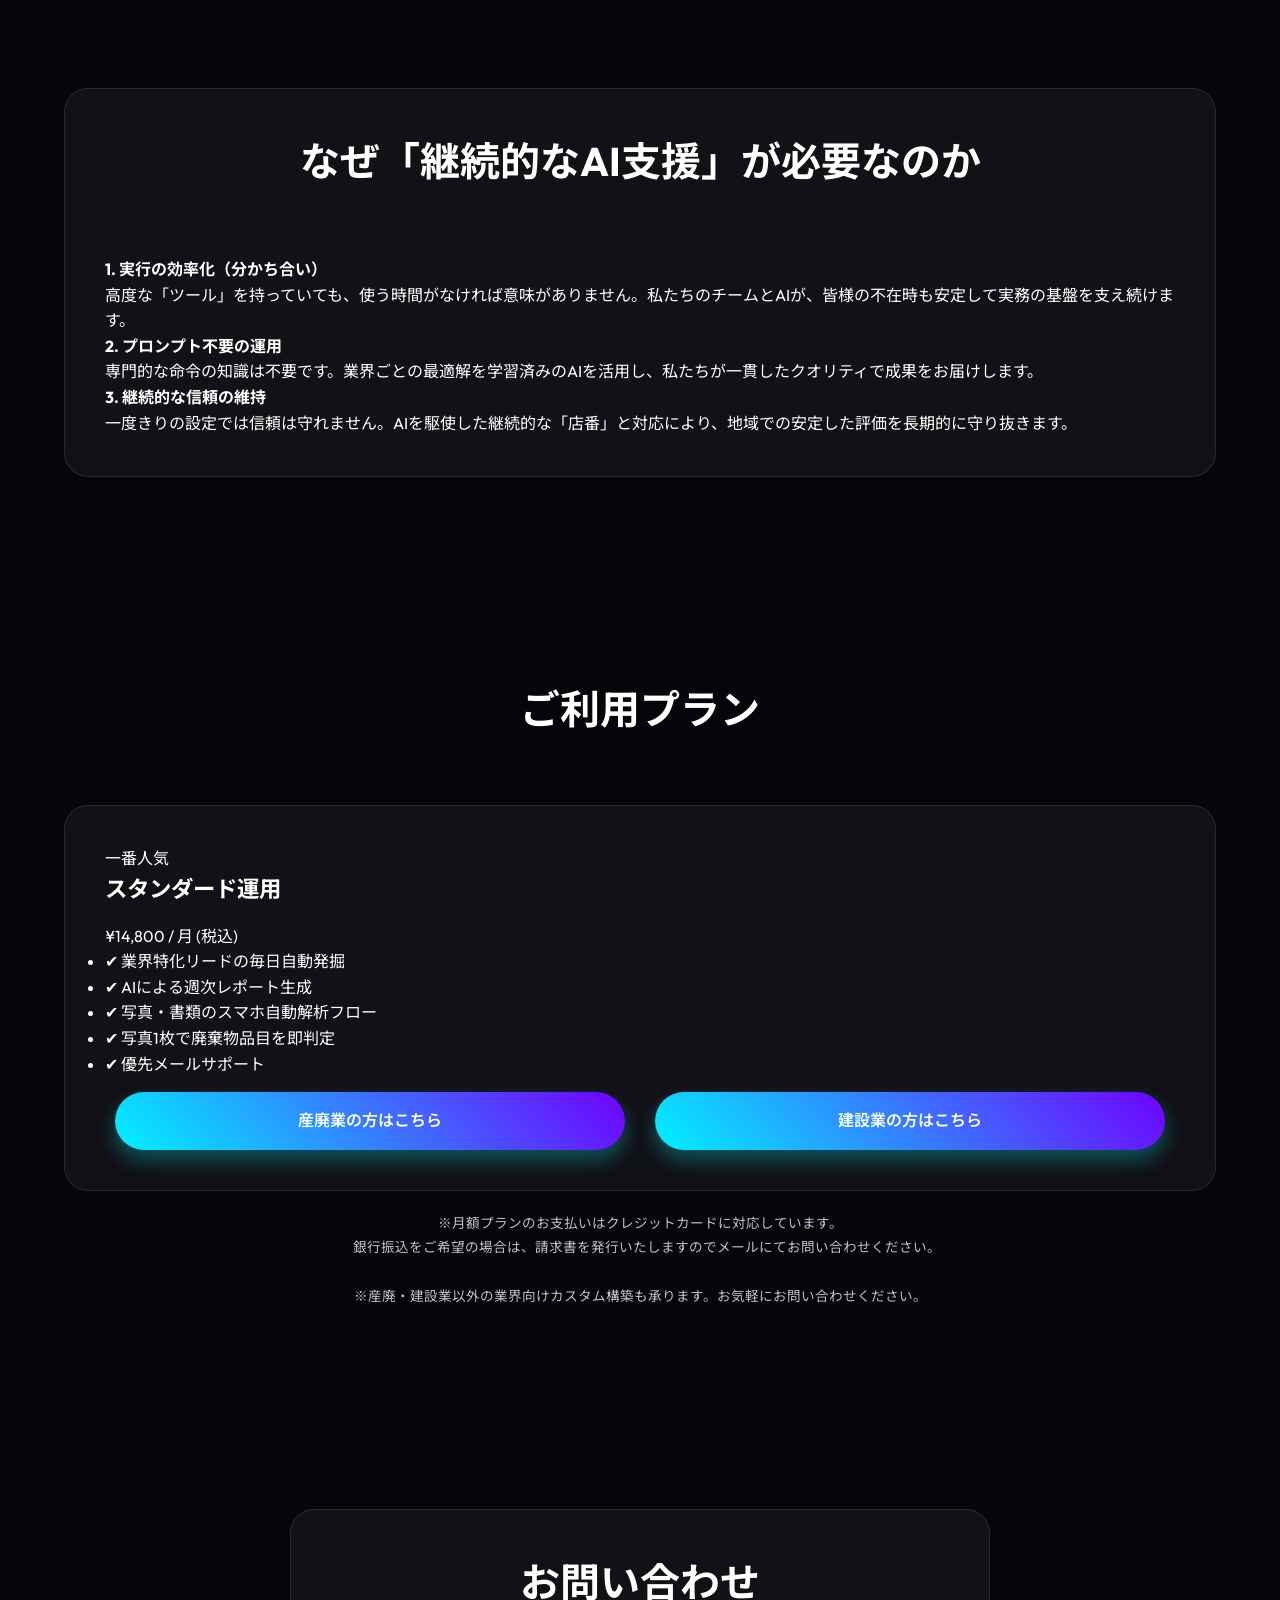
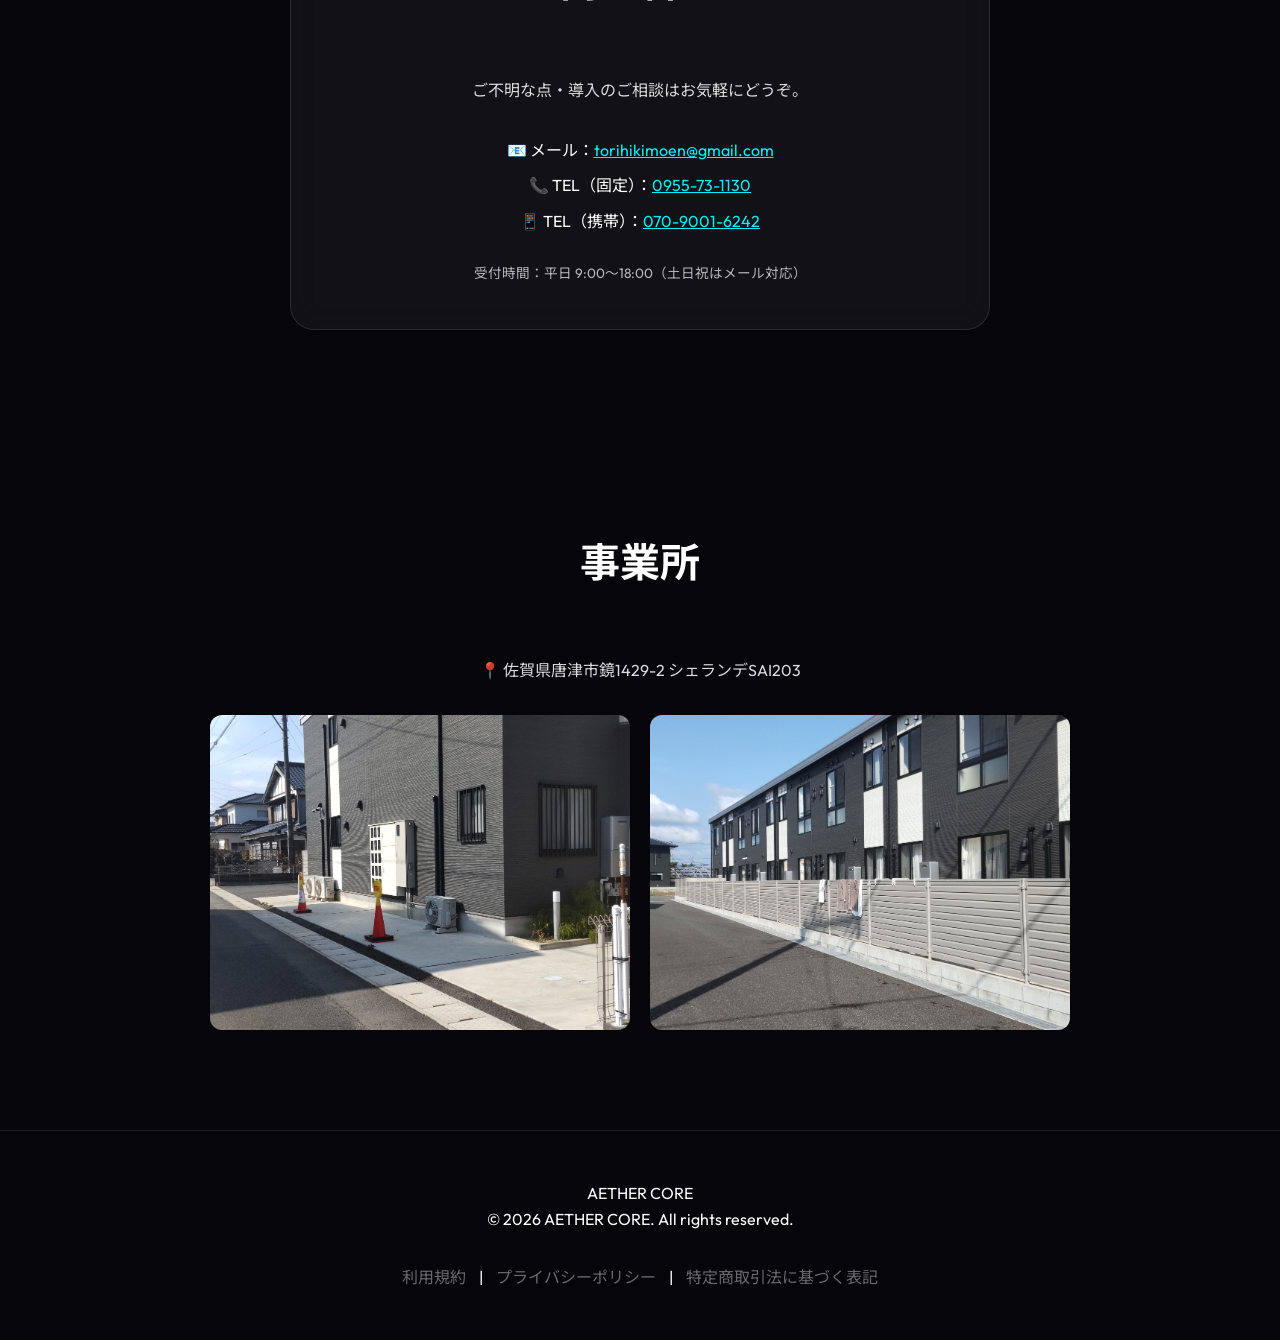
==== commit 867e5a6a: "Add neural network particle animation to hero section Co-Authored-By: Claude Sonnet 4.6 <noreply@ant" ====
--- a/index.html
+++ b/index.html
@@ -28,6 +28,7 @@
 
     <main>
         <section id="hero">
+            <canvas id="particle-canvas"></canvas>
             <div class="hero-content">
                 <h1 class="glitch-text">現場をラクに。<br>経営を盤石に。</h1>
                 <p class="subtitle">24時間365日、私たちのチームとAIが連携し、現場の「事務・営業・実務」を最短距離で支えます。あなたは本来の意思決定に、すべての情熱を注げるようになります。</p>
@@ -144,5 +145,91 @@
     </footer>
 
     <script src="app.js"></script>
+    <script>
+(function() {
+  const canvas = document.getElementById('particle-canvas');
+  const ctx = canvas.getContext('2d');
+  let particles = [];
+  let mouse = { x: null, y: null };
+  const COUNT = window.innerWidth < 768 ? 40 : 70;
+  const MAX_DIST = 140;
+  const COLOR = '0, 220, 220';
+
+  function resize() {
+    canvas.width  = canvas.offsetWidth;
+    canvas.height = canvas.offsetHeight;
+  }
+  resize();
+  window.addEventListener('resize', resize);
+
+  document.getElementById('hero').addEventListener('mousemove', e => {
+    const rect = canvas.getBoundingClientRect();
+    mouse.x = e.clientX - rect.left;
+    mouse.y = e.clientY - rect.top;
+  });
+  document.getElementById('hero').addEventListener('mouseleave', () => {
+    mouse.x = null; mouse.y = null;
+  });
+
+  for (let i = 0; i < COUNT; i++) {
+    particles.push({
+      x: Math.random() * canvas.width,
+      y: Math.random() * canvas.height,
+      vx: (Math.random() - 0.5) * 0.5,
+      vy: (Math.random() - 0.5) * 0.5,
+      r: Math.random() * 2 + 1
+    });
+  }
+
+  function draw() {
+    ctx.clearRect(0, 0, canvas.width, canvas.height);
+
+    particles.forEach(p => {
+      if (mouse.x !== null) {
+        const dx = mouse.x - p.x;
+        const dy = mouse.y - p.y;
+        const dist = Math.sqrt(dx*dx + dy*dy);
+        if (dist < 180) {
+          p.vx += dx / dist * 0.03;
+          p.vy += dy / dist * 0.03;
+        }
+      }
+
+      const speed = Math.sqrt(p.vx*p.vx + p.vy*p.vy);
+      if (speed > 1.5) { p.vx *= 1.5/speed; p.vy *= 1.5/speed; }
+
+      p.x += p.vx;
+      p.y += p.vy;
+
+      if (p.x < 0 || p.x > canvas.width)  p.vx *= -1;
+      if (p.y < 0 || p.y > canvas.height) p.vy *= -1;
+
+      ctx.beginPath();
+      ctx.arc(p.x, p.y, p.r, 0, Math.PI * 2);
+      ctx.fillStyle = `rgba(${COLOR}, 0.6)`;
+      ctx.fill();
+    });
+
+    for (let i = 0; i < particles.length; i++) {
+      for (let j = i+1; j < particles.length; j++) {
+        const dx = particles[i].x - particles[j].x;
+        const dy = particles[i].y - particles[j].y;
+        const dist = Math.sqrt(dx*dx + dy*dy);
+        if (dist < MAX_DIST) {
+          ctx.beginPath();
+          ctx.moveTo(particles[i].x, particles[i].y);
+          ctx.lineTo(particles[j].x, particles[j].y);
+          ctx.strokeStyle = `rgba(${COLOR}, ${(1 - dist/MAX_DIST) * 0.25})`;
+          ctx.lineWidth = 0.8;
+          ctx.stroke();
+        }
+      }
+    }
+
+    requestAnimationFrame(draw);
+  }
+  draw();
+})();
+    </script>
 </body>
 </html>
--- a/style.css
+++ b/style.css
@@ -5,6 +5,16 @@
     --text: #ffffff;
     --glass: rgba(255, 255, 255, 0.05);
     --glass-border: rgba(255, 255, 255, 0.1);
+}
+
+/* Fallback for legacy browsers */
+body {
+    background-color: #05050a; /* Simple background */
+    color: #ffffff;
+}
+
+.glass {
+    background: #0f0f1a; /* Opaque background for old IE */
 }
 
 * {
@@ -49,24 +59,14 @@
     align-items: center;
 }
 
-.logo-text {
+.logo {
     font-size: 1.5rem;
     font-weight: 800;
-    text-decoration: none;
-    color: var(--text);
-    letter-spacing: 1px;
-}
-.logo-text span {
-    color: var(--primary);
-    background: linear-gradient(90deg, var(--primary), var(--secondary));
-    -webkit-background-clip: text;
-    background-clip: text;
-    -webkit-text-fill-color: transparent;
-}
-.logo-text.small {
-    font-size: 1.2rem;
-    margin-bottom: 0.5rem;
-    display: inline-block;
+    letter-spacing: 2px;
+}
+
+.logo span {
+    color: var(--primary);
 }
 
 nav ul {
@@ -86,69 +86,32 @@
     color: var(--primary);
 }
 
-.price {
-    font-size: 2.5rem;
-    font-weight: 800;
-    color: var(--primary);
-    margin: 1rem 0;
-}
-.price span {
-    font-size: 1rem;
-    font-weight: 400;
-    color: rgba(255, 255, 255, 0.5);
-}
-#pricing ul {
-    list-style: none;
-    margin-top: 1.5rem;
-    text-align: left;
-}
-#pricing li {
-    margin-bottom: 0.8rem;
-    color: rgba(255, 255, 255, 0.7);
-    display: flex;
-    align-items: center;
-    gap: 10px;
-}
-.check {
-    color: var(--primary);
-    font-weight: bold;
-}
-.single-plan {
-    max-width: 500px;
-    margin: 0 auto;
-}
-.card.highlight {
-    border: 2px solid var(--primary);
-    position: relative;
-    transform: scale(1.05);
-}
-.card-badge {
-    position: absolute;
-    top: -15px;
-    left: 50%;
-    transform: translateX(-50%);
-    background: linear-gradient(90deg, var(--primary), var(--secondary));
-    padding: 5px 15px;
-    border-radius: 20px;
-    font-size: 0.8rem;
-    font-weight: 600;
-    white-space: nowrap;
-}
-#pricing li::before {
-    content: '→';
-    color: var(--primary);
-}
-
 section {
     padding: 100px 5%;
 }
 
 #hero {
+    position: relative;
     height: 100vh;
     display: flex;
     align-items: center;
     justify-content: center;
     text-align: center;
+}
+
+#particle-canvas {
+    position: absolute;
+    top: 0;
+    left: 0;
+    width: 100%;
+    height: 100%;
+    z-index: 0;
+    pointer-events: none;
+}
+
+#hero > *:not(canvas) {
+    position: relative;
+    z-index: 1;
 }
 
 .glitch-text {
@@ -157,7 +120,6 @@
     font-weight: 800;
     background: linear-gradient(to right, #fff, var(--primary));
     -webkit-background-clip: text;
-    background-clip: text;
     -webkit-text-fill-color: transparent;
     margin-bottom: 2rem;
     text-shadow: 0 0 20px rgba(0, 242, 255, 0.2);
@@ -197,25 +159,6 @@
     box-shadow: 0 15px 30px rgba(0, 242, 255, 0.4);
 }
 
-.trial-badge {
-    background: rgba(0, 255, 136, 0.1);
-    color: #00ff88;
-    border: 1px solid rgba(0, 255, 136, 0.3);
-    padding: 0.5rem 1.5rem;
-    border-radius: 50px;
-    display: inline-block;
-    font-size: 0.9rem;
-    font-weight: 600;
-    margin-bottom: 2rem;
-    animation: pulse 2s infinite;
-}
-
-@keyframes pulse {
-    0% { transform: scale(1); box-shadow: 0 0 0 0 rgba(0, 255, 136, 0.4); }
-    70% { transform: scale(1.05); box-shadow: 0 0 0 10px rgba(0, 255, 136, 0); }
-    100% { transform: scale(1); box-shadow: 0 0 0 0 rgba(0, 255, 136, 0); }
-}
-
 .section-title {
     font-size: 2.5rem;
     text-align: center;
@@ -303,16 +246,17 @@
     box-shadow: 0 0 10px #00ff88;
 }
 
-.blink {
-    animation: blink 2s infinite;
-}
-
 @keyframes blink {
     0% { opacity: 1; }
     50% { opacity: 0.3; }
     100% { opacity: 1; }
 }
 
+.blink {
+    animation: blink 2s infinite;
+}
+
+/* Activity Feed Styles */
 .activity-feed-wrapper {
     margin-top: 2rem;
     padding: 1.5rem;
@@ -358,8 +302,25 @@
 }
 
 @keyframes slideIn {
-    from { opacity: 0; transform: translateX(-20px); }
-    to { opacity: 1; transform: translateX(0); }
+    from {
+        opacity: 0;
+        transform: translateX(-20px);
+    }
+    to {
+        opacity: 1;
+        transform: translateX(0);
+    }
+}
+
+@keyframes fadeOut {
+    to {
+        opacity: 0;
+        height: 0;
+        padding-top: 0;
+        padding-bottom: 0;
+        margin-top: 0;
+        margin-bottom: 0;
+    }
 }
 
 .map-placeholder {
@@ -377,10 +338,10 @@
     text-align: center;
 }
 
-.footer-logo {
-    height: 30px;
-    margin-bottom: 1rem;
-    opacity: 0.8;
+.footer-content {
+    display: flex;
+    flex-direction: column;
+    gap: 2rem;
 }
 
 footer a {
@@ -389,293 +350,73 @@
     margin: 0 10px;
 }
 
-#why-subscription {
-    padding: 80px 5%;
-}
-
-.value-proposition {
-    display: grid;
-    grid-template-columns: repeat(auto-fit, minmax(300px, 1fr));
-    gap: 3rem;
-    margin-top: 2rem;
-}
-
-.prop-item h4 {
-    color: var(--primary);
-    font-size: 1.25rem;
-    margin-bottom: 1rem;
-    display: flex;
-    align-items: center;
-    gap: 15px;
-}
-
-.prop-item h4::before {
-    content: '✓';
-    display: flex;
-    align-items: center;
-    justify-content: center;
-    width: 24px;
-    height: 24px;
-    background: var(--primary);
-    color: var(--bg);
-    border-radius: 50%;
-    font-size: 0.8rem;
-}
-
-.prop-item p {
-    color: rgba(255, 255, 255, 0.7);
-    font-size: 1rem;
-    line-height: 1.8;
-}
-
-.quick-feedback {
-    margin-top: 3rem;
-    padding-top: 2rem;
-    border-top: 1px solid var(--glass-border);
+@media (max-width: 768px) {
+    .glitch-text { font-size: 3rem; }
+    nav ul { display: none; }
+}
+
+.portal-link {
+    color: var(--secondary-color);
+    text-decoration: none;
+    font-weight: 600;
+    opacity: 0.8;
+    cursor: pointer;
+}
+.portal-link:hover {
+    opacity: 1;
+    text-decoration: underline;
+}
+
+/* System Requirements Banner */
+.legacy-warning {
+    display: none;
+    background: #ffaa00;
+    color: #000;
     text-align: center;
-}
-
-.quick-feedback p {
-    font-size: 0.9rem;
-    color: rgba(255, 255, 255, 0.5);
-    margin-bottom: 1.5rem;
-}
-
-.feedback-buttons {
-    display: flex;
-    justify-content: center;
-    gap: 1.5rem;
-}
-
-.fb-btn {
-    background: var(--glass);
-    border: 1px solid var(--glass-border);
-    color: white;
-    font-size: 1.5rem;
-    width: 60px;
-    height: 60px;
-    border-radius: 50%;
-    cursor: pointer;
-    transition: all 0.3s cubic-bezier(0.175, 0.885, 0.32, 1.275);
-    display: flex;
-    align-items: center;
-    justify-content: center;
-    backdrop-filter: blur(10px);
-}
-
-.fb-btn:hover {
-    transform: scale(1.15) translateY(-5px);
-    background: rgba(255, 255, 255, 0.1);
-    border-color: var(--primary);
-    box-shadow: 0 10px 20px rgba(0, 242, 255, 0.2);
-}
-
-.fb-btn#fb-up:hover { color: #00ff88; border-color: #00ff88; }
-.fb-btn#fb-down:hover { color: #ff3e3e; border-color: #ff3e3e; }
-.fb-btn#fb-idea:hover { color: #ffd700; border-color: #ffd700; }
-
-#ad-auditor {
-    padding: 100px 5%;
-}
-
-.auditor-grid {
-    display: grid;
-    grid-template-columns: 1fr 1.2fr;
-    gap: 3rem;
-    margin-top: 3rem;
-}
-
-.input-area textarea {
-    width: 100%;
-    height: 150px;
-    background: rgba(0, 0, 0, 0.3);
-    border: 1px solid var(--glass-border);
-    border-radius: 16px;
-    padding: 20px;
-    color: white;
-    font-family: inherit;
-    resize: none;
-    outline: none;
-}
-
-.input-area textarea:focus {
-    border-color: var(--primary);
-}
-
-.badge {
-    font-size: 0.8rem;
-    background: var(--primary);
-    color: var(--bg);
-    padding: 2px 10px;
-    border-radius: 4px;
-    vertical-align: middle;
-    margin-left: 10px;
-}
-
-.result-area {
-    min-height: 250px;
-    display: flex;
-    flex-direction: column;
-    justify-content: center;
-    padding: 30px !important;
-}
-
-.status-badge {
-    padding: 5px 15px;
-    border-radius: 50px;
+    padding: 10px;
     font-size: 0.8rem;
     font-weight: 700;
-    text-transform: uppercase;
-}
-
-.status-badge.risky { background: rgba(255, 62, 62, 0.2); color: #ff3e3e; border: 1px solid rgba(255, 62, 62, 0.5); }
-.status-badge.safe { background: rgba(0, 255, 136, 0.2); color: #00ff88; border: 1px solid rgba(0, 255, 136, 0.5); }
-
-.issue-item {
-    margin-bottom: 10px;
-    font-size: 0.9rem;
-    display: flex;
-    gap: 10px;
-}
-
-.issue-item .law { color: var(--primary); font-weight: 700; }
-
-.polished-box {
-    background: rgba(0, 242, 255, 0.1);
-    border-left: 4px solid var(--primary);
-    padding: 20px;
-    border-radius: 8px;
-    margin-top: 10px;
-}
-
-.polished-text { font-size: 1.1rem; font-weight: 600; }
-
-.loading-spinner {
-    width: 40px;
-    height: 40px;
-    border: 3px solid rgba(0, 242, 255, 0.1);
-    border-top: 3px solid var(--primary);
-    border-radius: 50%;
-    margin: 0 auto 20px;
-    animation: rotate 1s linear infinite;
-}
-
-@keyframes rotate {
-    from { transform: rotate(0deg); }
-    to { transform: rotate(360deg); }
-}
-/* Modal Overlay & Content */
-.modal-overlay {
     position: fixed;
     top: 0;
-    left: 0;
     width: 100%;
-    height: 100%;
-    background: rgba(0, 0, 0, 0.85);
-    backdrop-filter: blur(10px);
-    display: flex;
-    align-items: center;
+    z-index: 1001;
+}
+
+/* Contact Section Styles */
+#contact {
+    text-align: center;
+}
+
+.contact-container {
+    max-width: 800px;
+    margin: 0 auto;
+}
+
+.contact-methods {
+    display: flex;
     justify-content: center;
-    z-index: 1000;
-    opacity: 0;
-    visibility: hidden;
-    transition: all 0.4s cubic-bezier(0.165, 0.84, 0.44, 1);
-}
-
-.modal-overlay.active {
-    opacity: 1;
-    visibility: visible;
-}
-
-.modal-content {
-    width: 100%;
-    max-width: 450px;
-    padding: 3rem !important;
-    position: relative;
-    transform: translateY(30px);
-    transition: all 0.4s cubic-bezier(0.175, 0.885, 0.32, 1.275);
-}
-
-.modal-overlay.active .modal-content {
-    transform: translateY(0);
-}
-
-.modal-content h3 {
-    font-size: 1.8rem;
-    margin-bottom: 0.5rem;
-    background: linear-gradient(90deg, var(--primary), var(--secondary));
-    -webkit-background-clip: text;
-    background-clip: text;
-    -webkit-text-fill-color: transparent;
-}
-
-.modal-content p {
-    font-size: 0.9rem;
-    color: rgba(255, 255, 255, 0.6);
-    margin-bottom: 2rem;
-}
-
-.close-btn {
-    position: absolute;
-    top: 20px;
-    right: 25px;
-    background: none;
-    border: none;
-    color: white;
-    font-size: 2rem;
-    cursor: pointer;
-    opacity: 0.5;
-    transition: opacity 0.3s;
-}
-
-.close-btn:hover {
-    opacity: 1;
-}
-
-.input-group {
-    margin-bottom: 1.5rem;
-    text-align: left;
-}
-
-.input-group label {
-    display: block;
-    font-size: 0.8rem;
-    margin-bottom: 0.5rem;
-    color: var(--primary);
-}
-
-.input-group input {
-    width: 100%;
-    background: rgba(255, 255, 255, 0.05);
-    border: 1px solid rgba(255, 255, 255, 0.1);
-    border-radius: 12px;
-    padding: 12px 15px;
-    color: white;
-    font-family: inherit;
-    outline: none;
-    transition: border-color 0.3s;
-}
-
-.input-group input:focus {
-    border-color: var(--primary);
-}
-
-.checkbox-group {
-    display: flex;
-    align-items: center;
-    gap: 10px;
-    margin-bottom: 2rem;
-    font-size: 0.8rem;
-    text-align: left;
-    color: rgba(255, 255, 255, 0.7);
-}
-
-.login-link {
-    margin-top: 1.5rem;
-    text-align: center;
-}
-
-.login-link a {
-    color: var(--primary);
+    gap: 2rem;
+    margin-top: 2rem;
+}
+
+.contact-card {
+    padding: 1.5rem;
+    background: rgba(255, 255, 255, 0.03);
+    border-radius: 16px;
+    border: 1px solid var(--glass-border);
+}
+
+.contact-card h4 {
+    margin: 1rem 0 0.5rem;
+    color: var(--primary);
+}
+
+.contact-card a {
+    color: var(--text);
     text-decoration: none;
-}
+    font-weight: 600;
+}
+
+.contact-card a:hover {
+    color: var(--primary);
+}
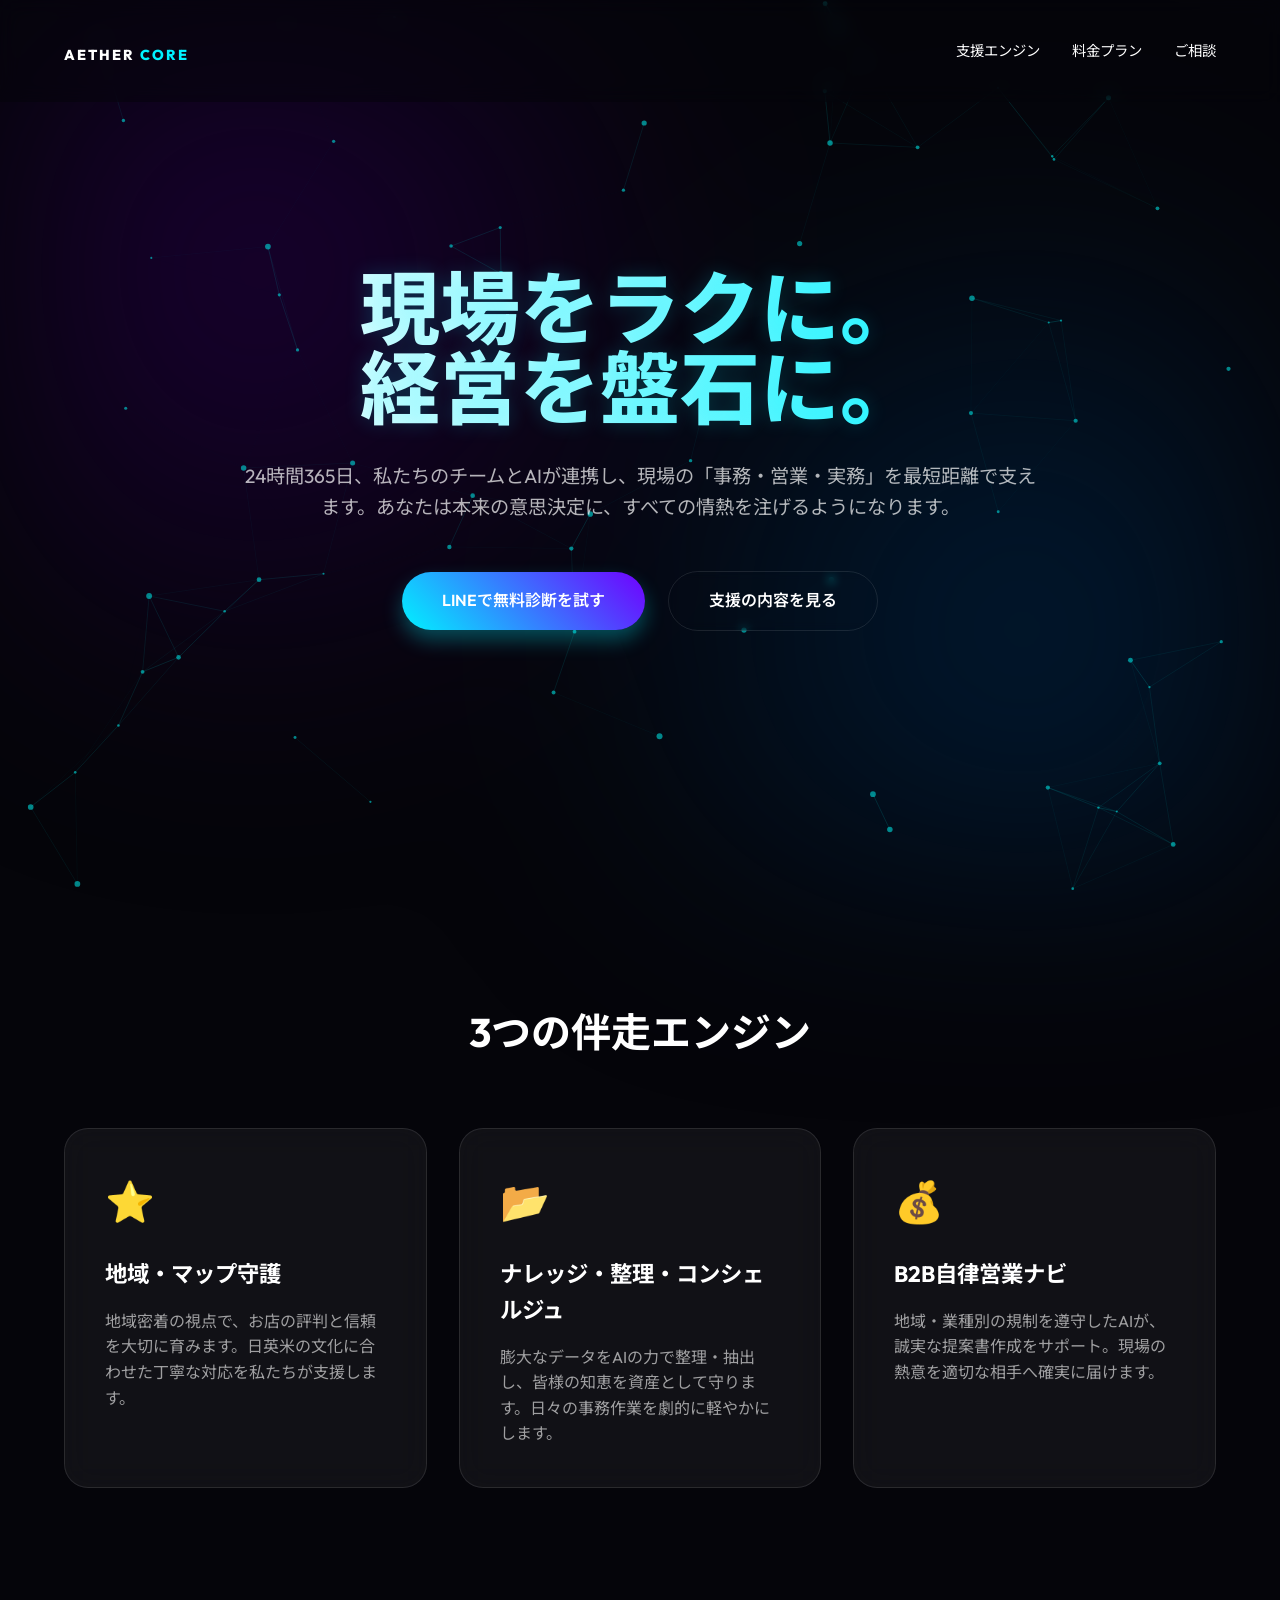
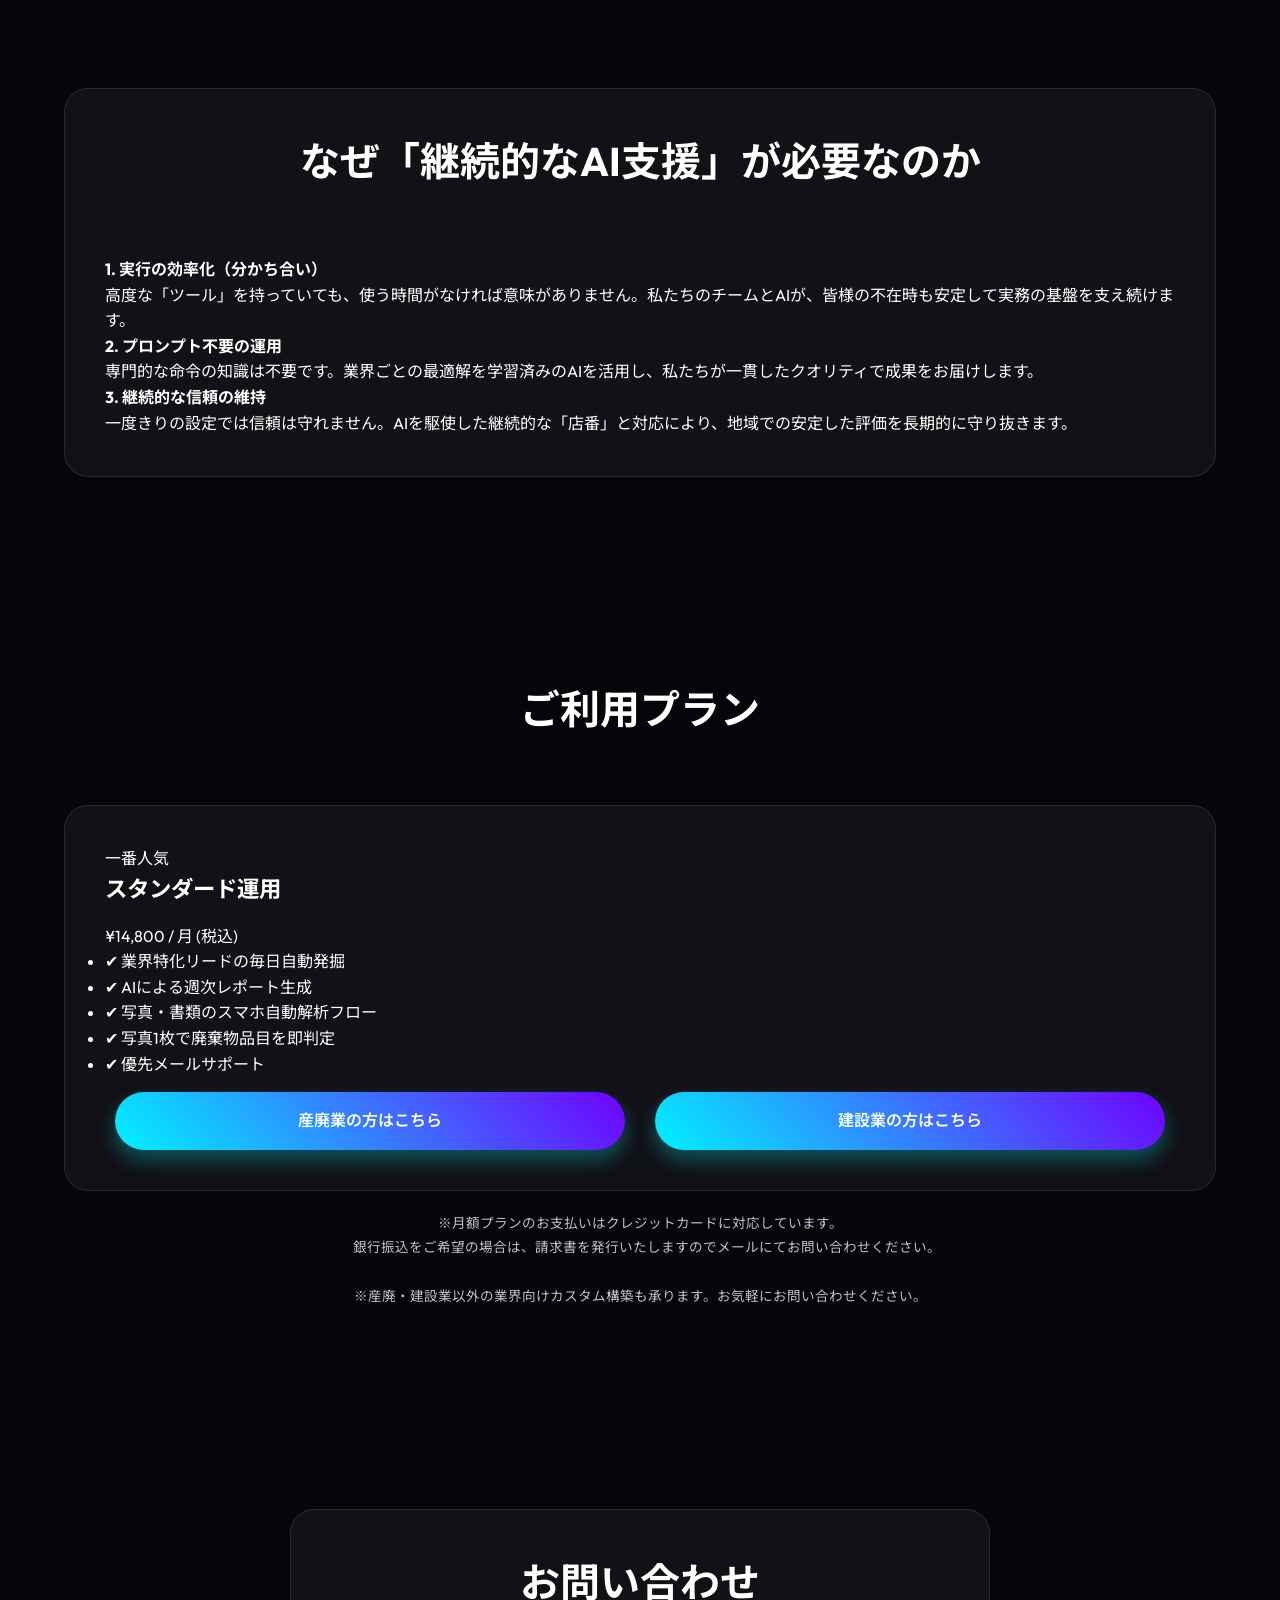
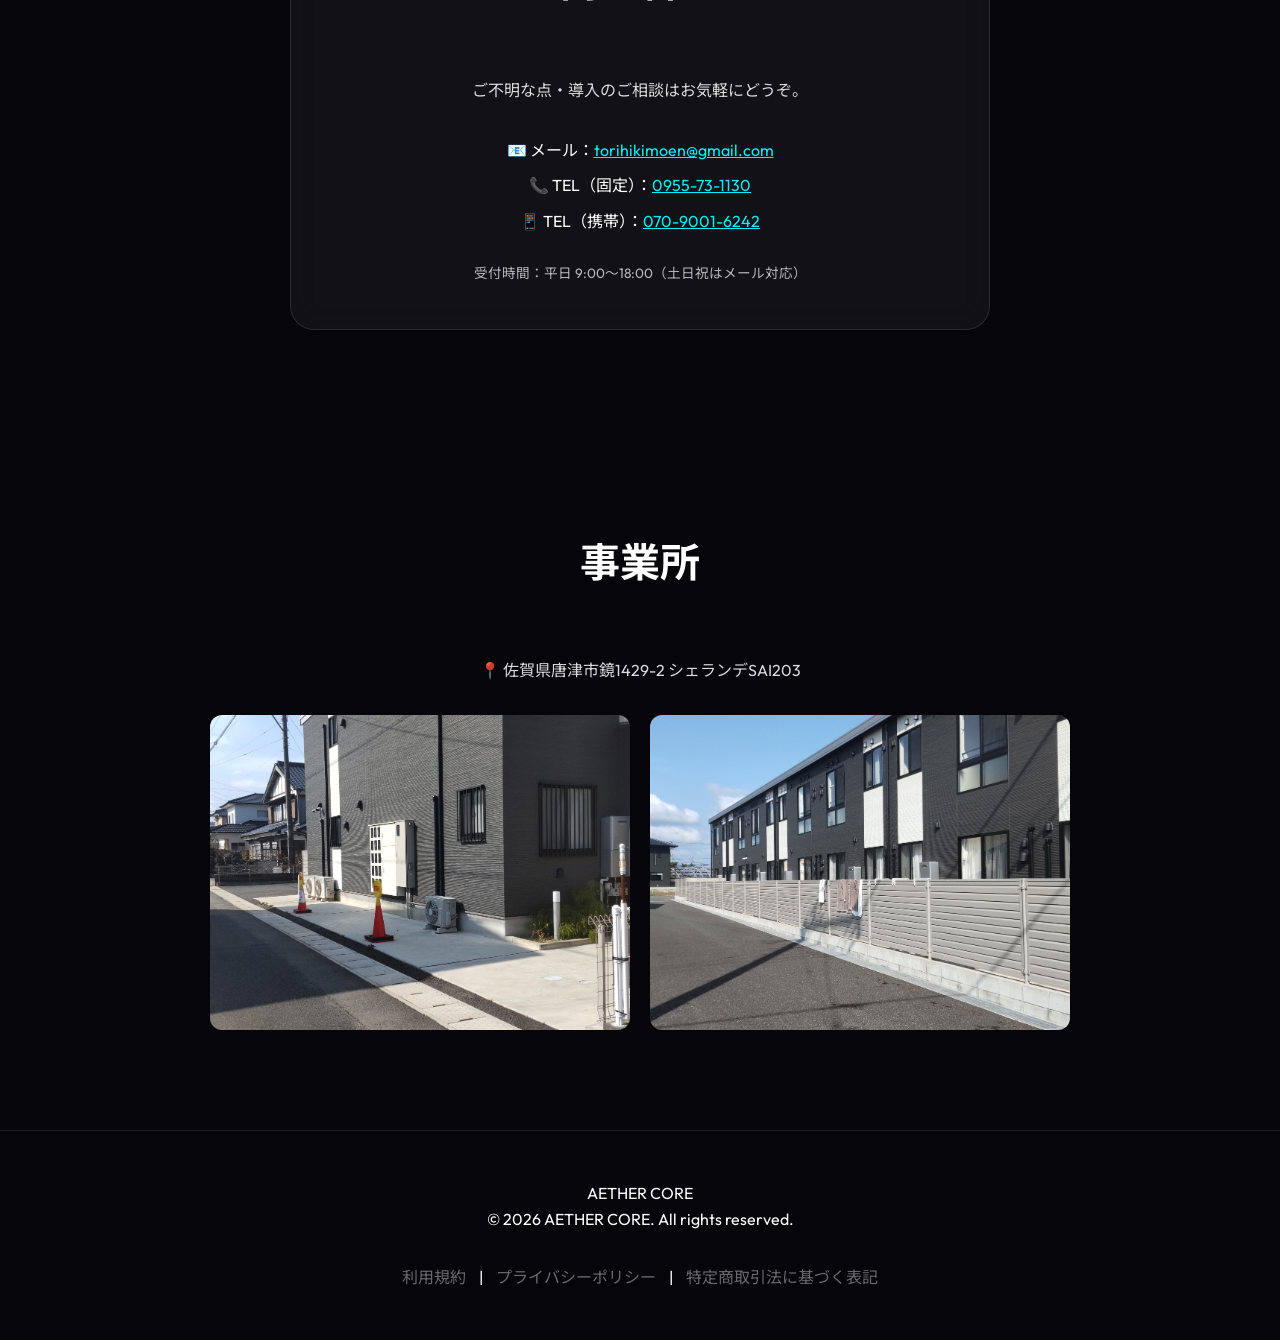
==== commit 7619190d: "Fix particle canvas resize to use hero element dimensions Co-Authored-By: Claude Sonnet 4.6 <noreply" ====
--- a/index.html
+++ b/index.html
@@ -156,8 +156,9 @@
   const COLOR = '0, 220, 220';
 
   function resize() {
-    canvas.width  = canvas.offsetWidth;
-    canvas.height = canvas.offsetHeight;
+    const hero = document.getElementById('hero');
+    canvas.width  = hero.offsetWidth;
+    canvas.height = hero.offsetHeight;
   }
   resize();
   window.addEventListener('resize', resize);
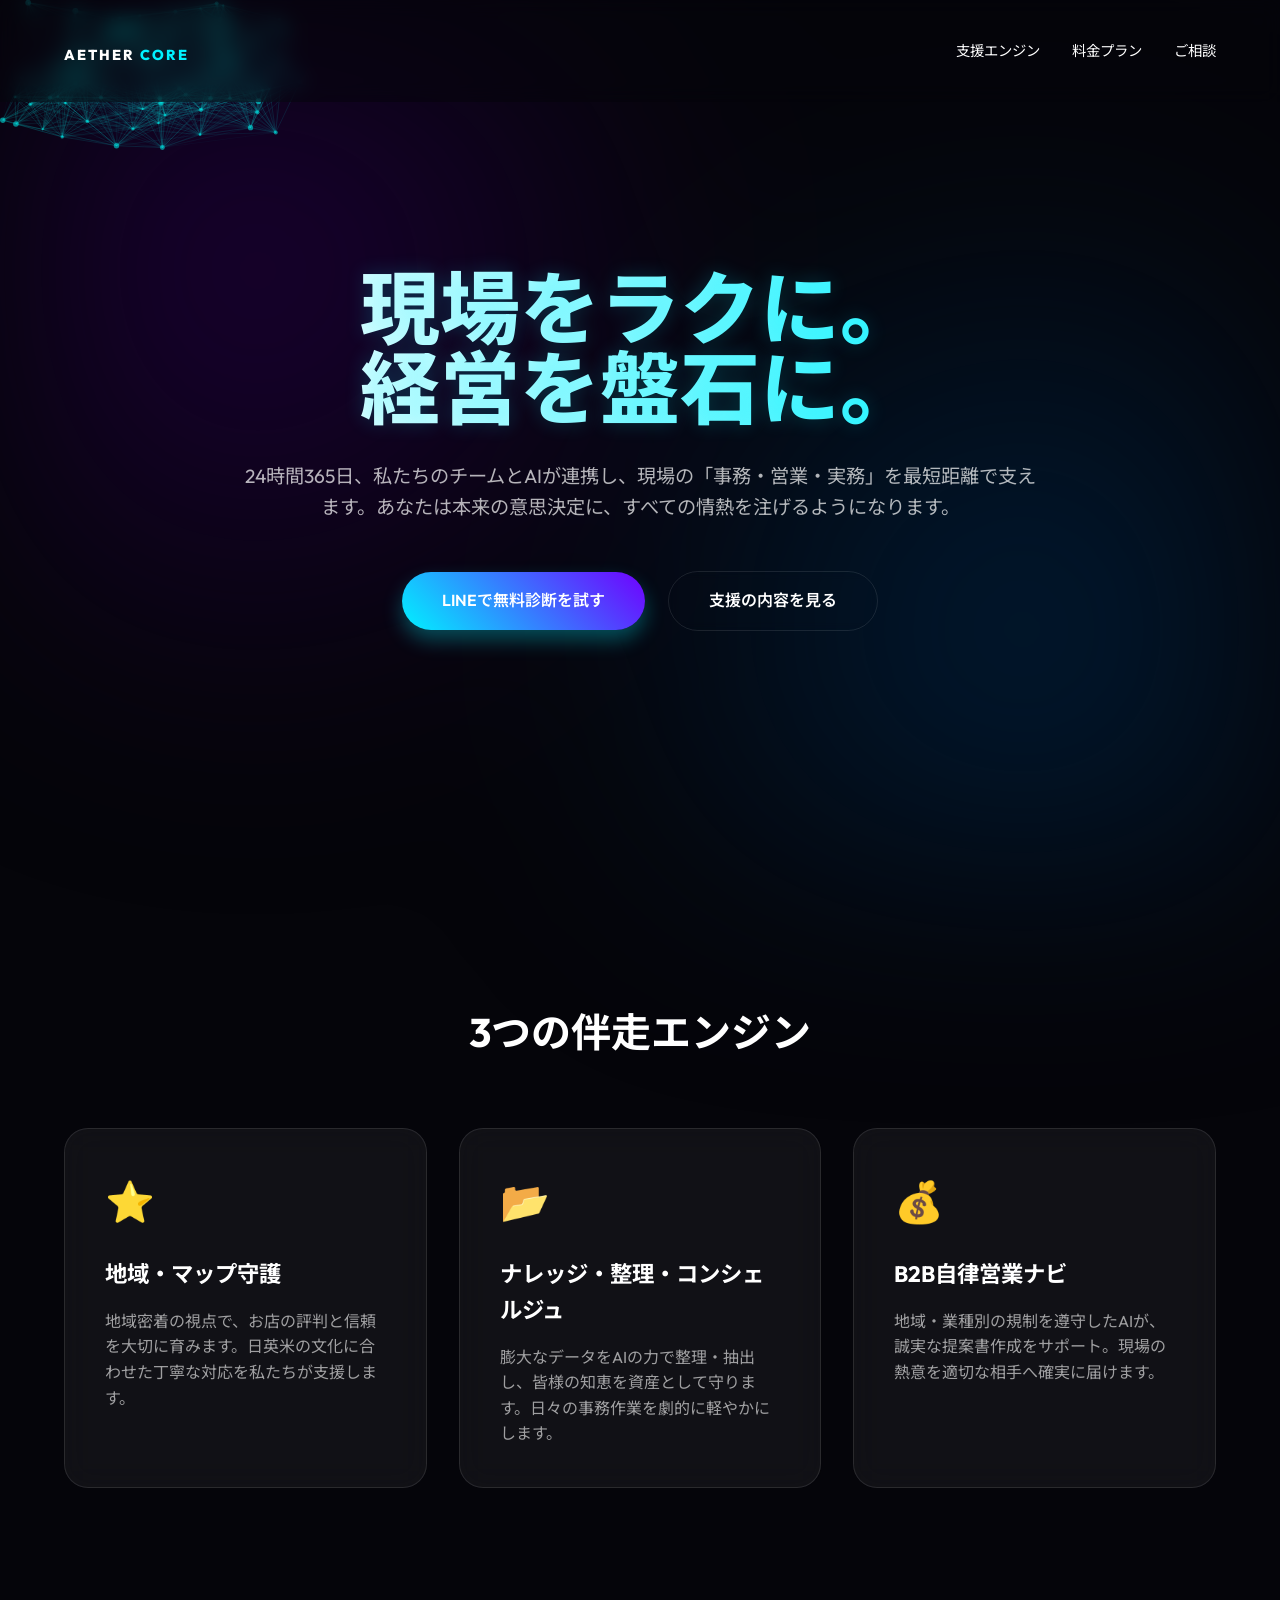
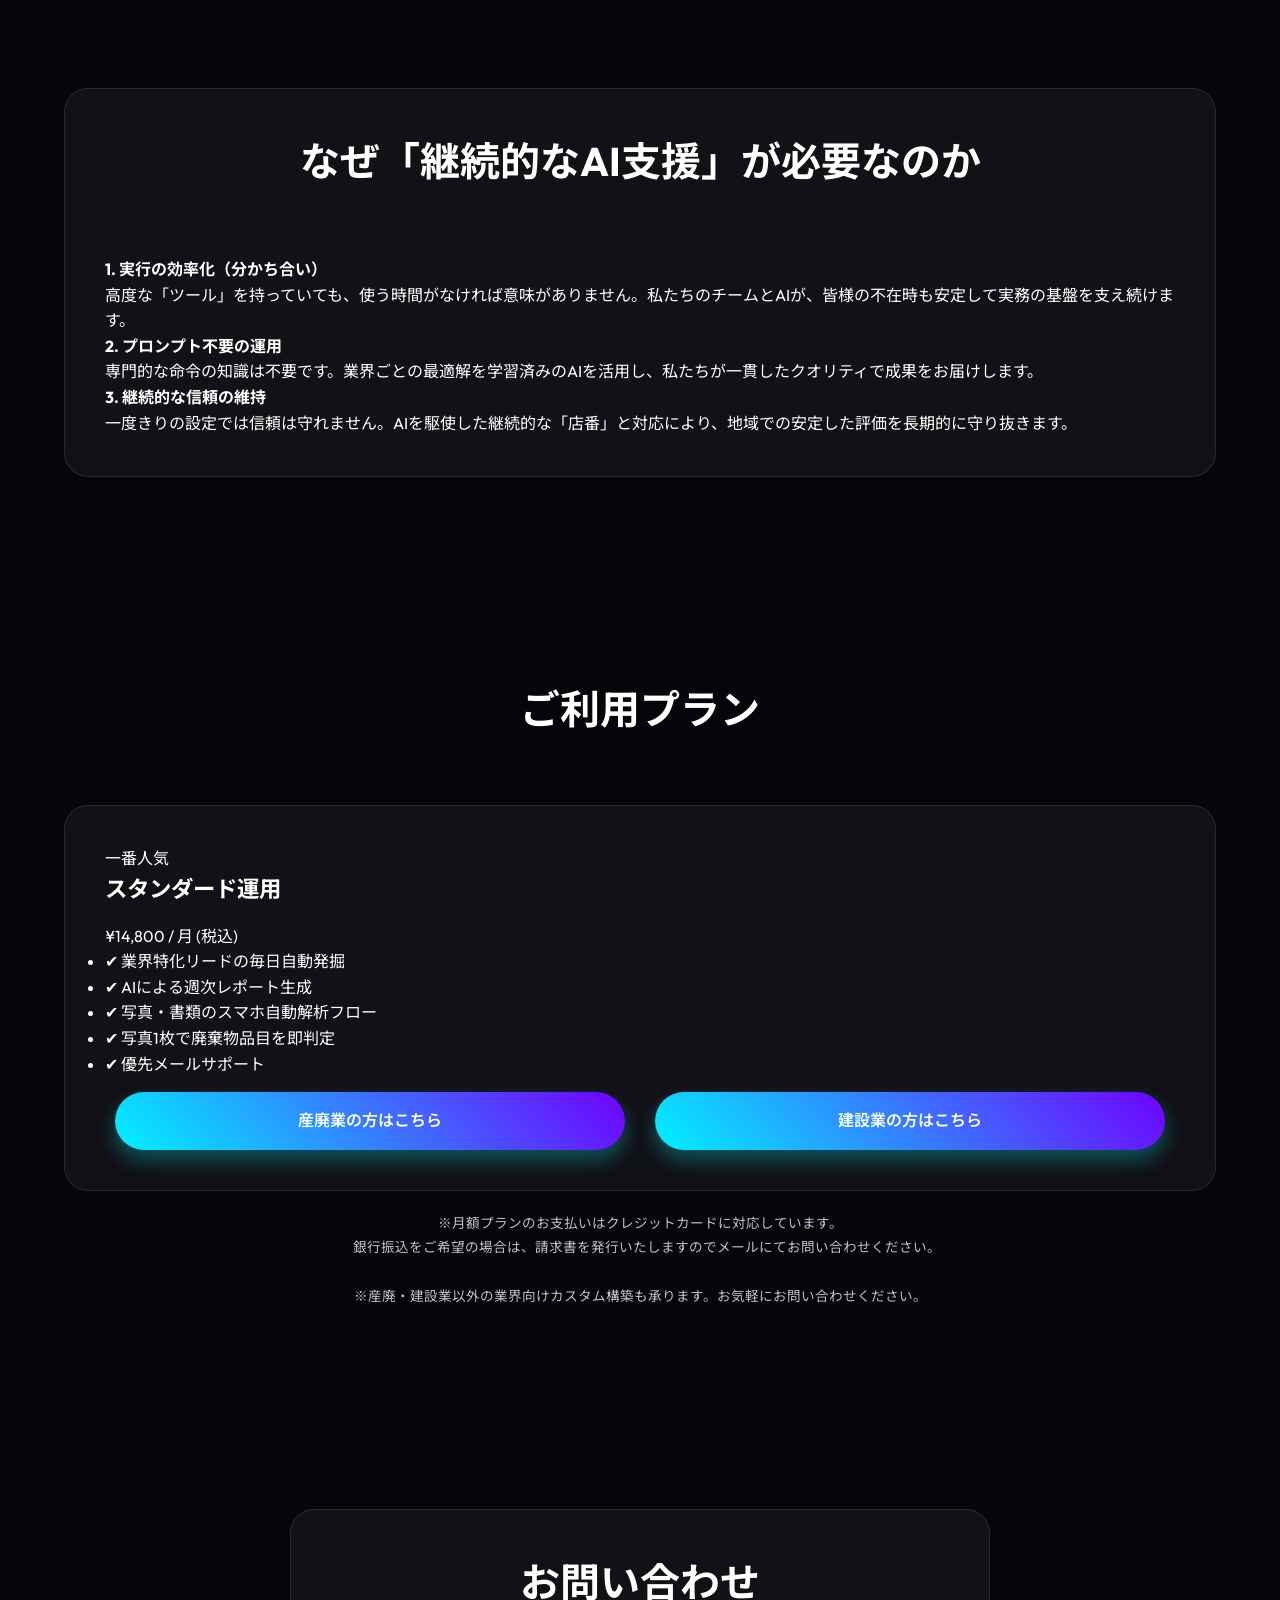
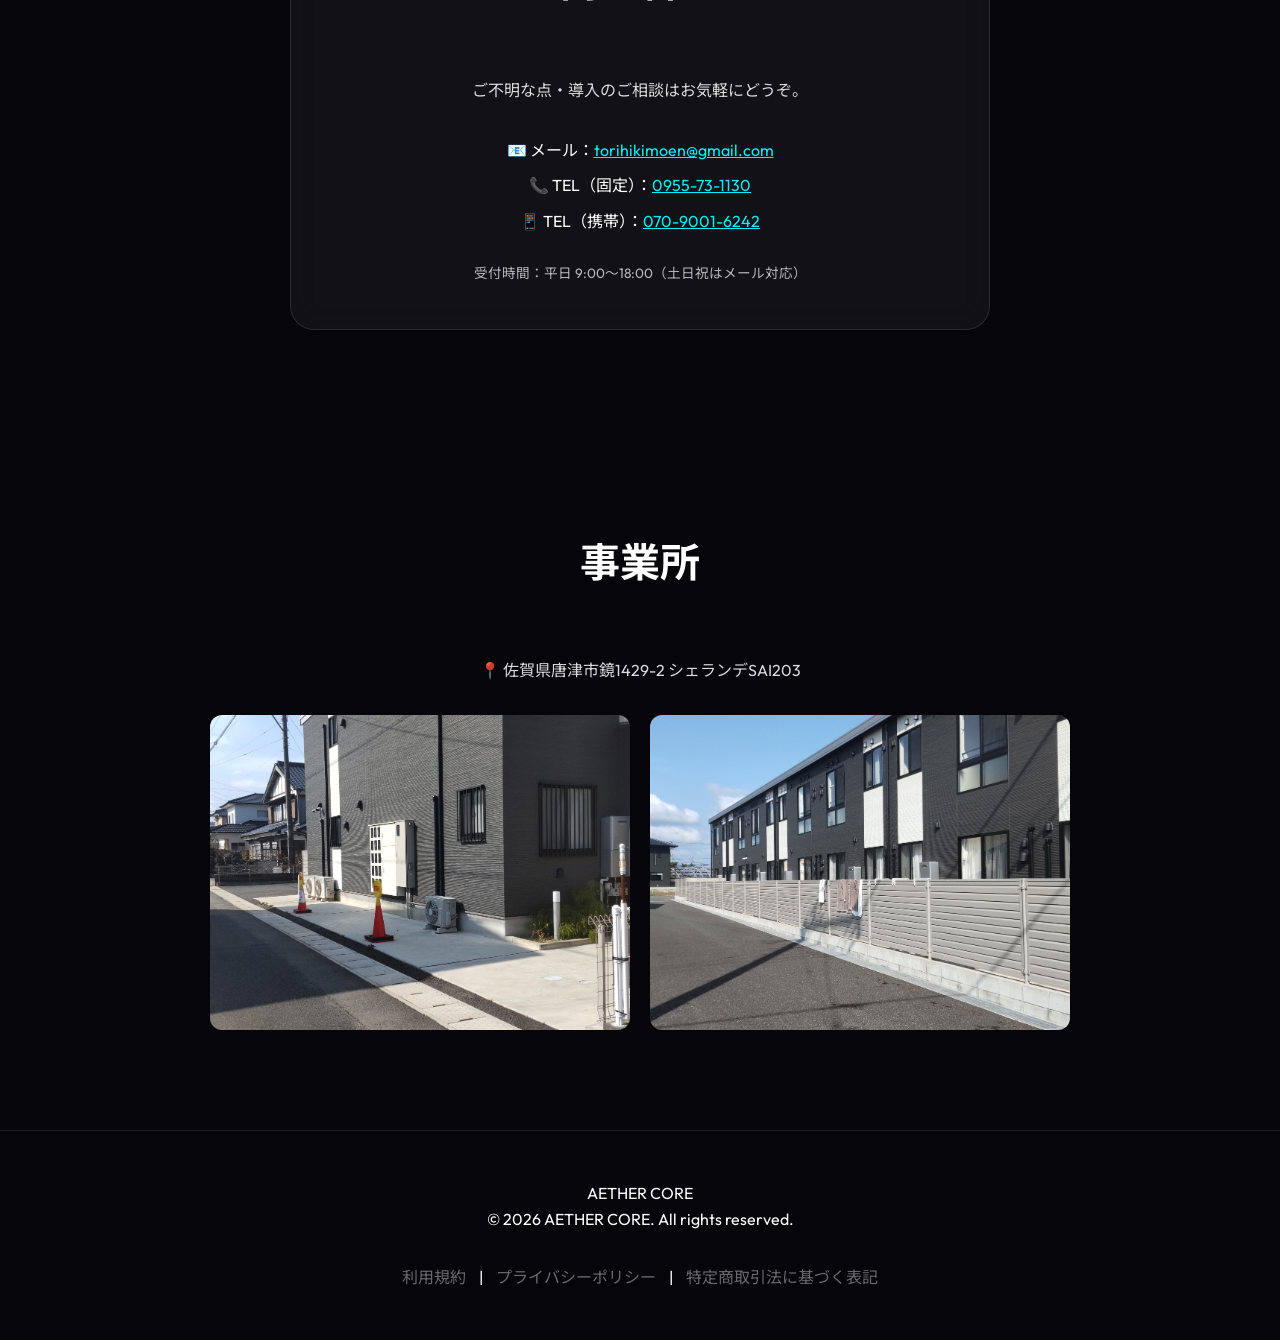
==== commit b0fdb93c: "Fix particle resize to use getBoundingClientRect and defer to load event Co-Authored-By: Claude Sonn" ====
--- a/index.html
+++ b/index.html
@@ -157,10 +157,10 @@
 
   function resize() {
     const hero = document.getElementById('hero');
-    canvas.width  = hero.offsetWidth;
-    canvas.height = hero.offsetHeight;
+    const rect = hero.getBoundingClientRect();
+    canvas.width  = rect.width;
+    canvas.height = rect.height;
   }
-  resize();
   window.addEventListener('resize', resize);
 
   document.getElementById('hero').addEventListener('mousemove', e => {
@@ -229,7 +229,10 @@
 
     requestAnimationFrame(draw);
   }
-  draw();
+  window.addEventListener('load', () => {
+    resize();
+    draw();
+  });
 })();
     </script>
 </body>
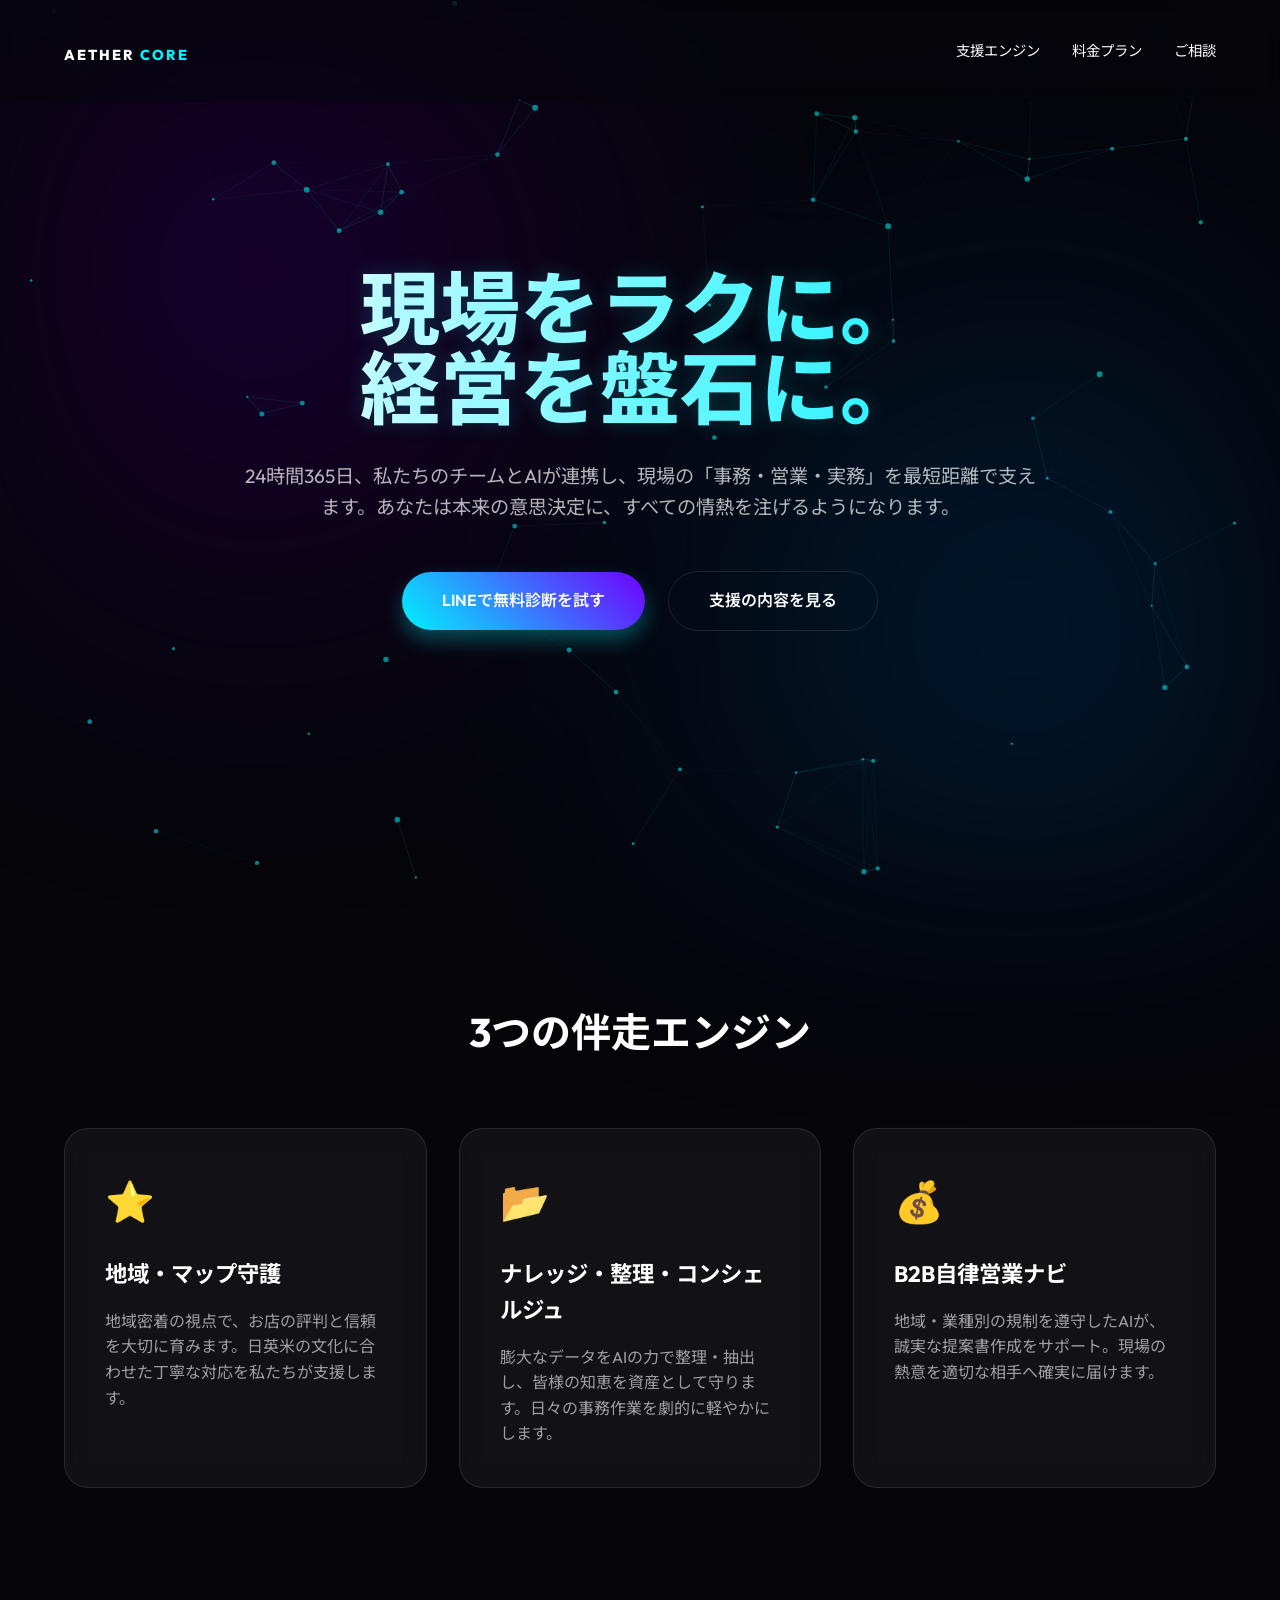
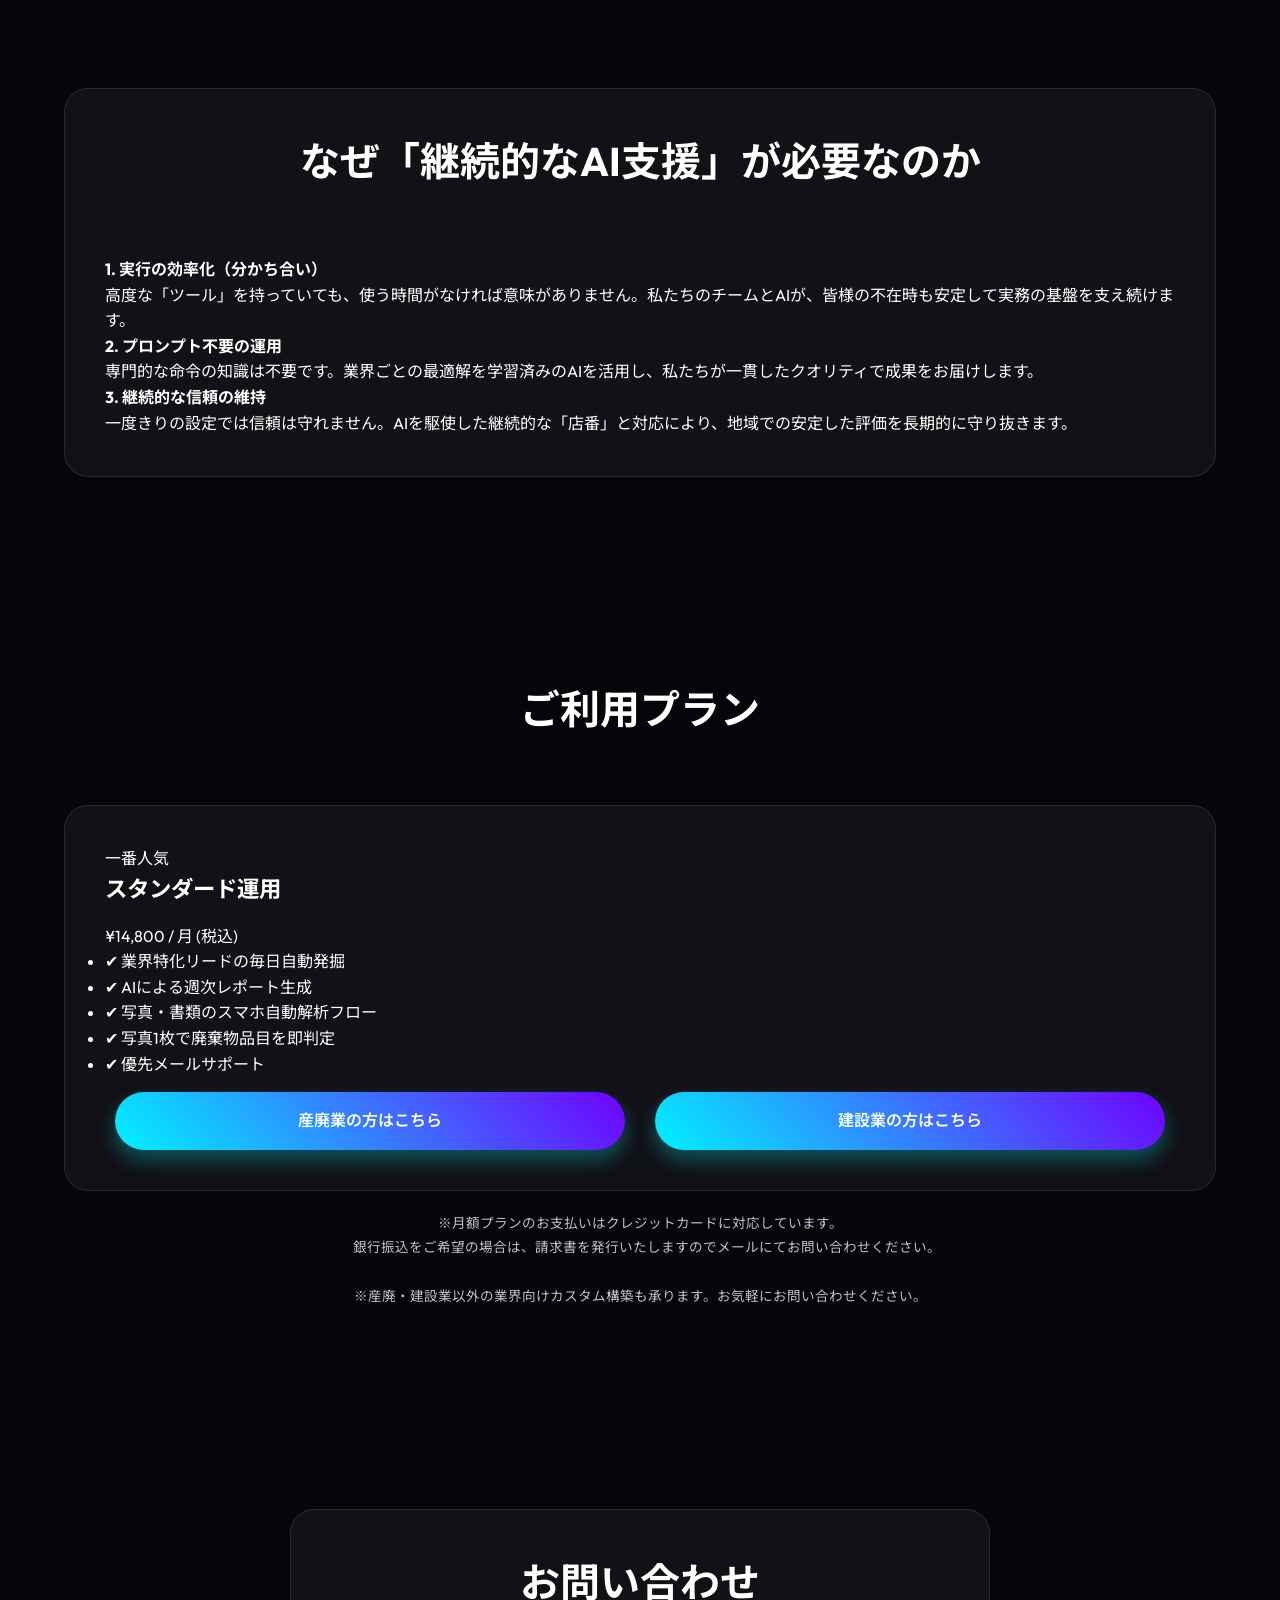
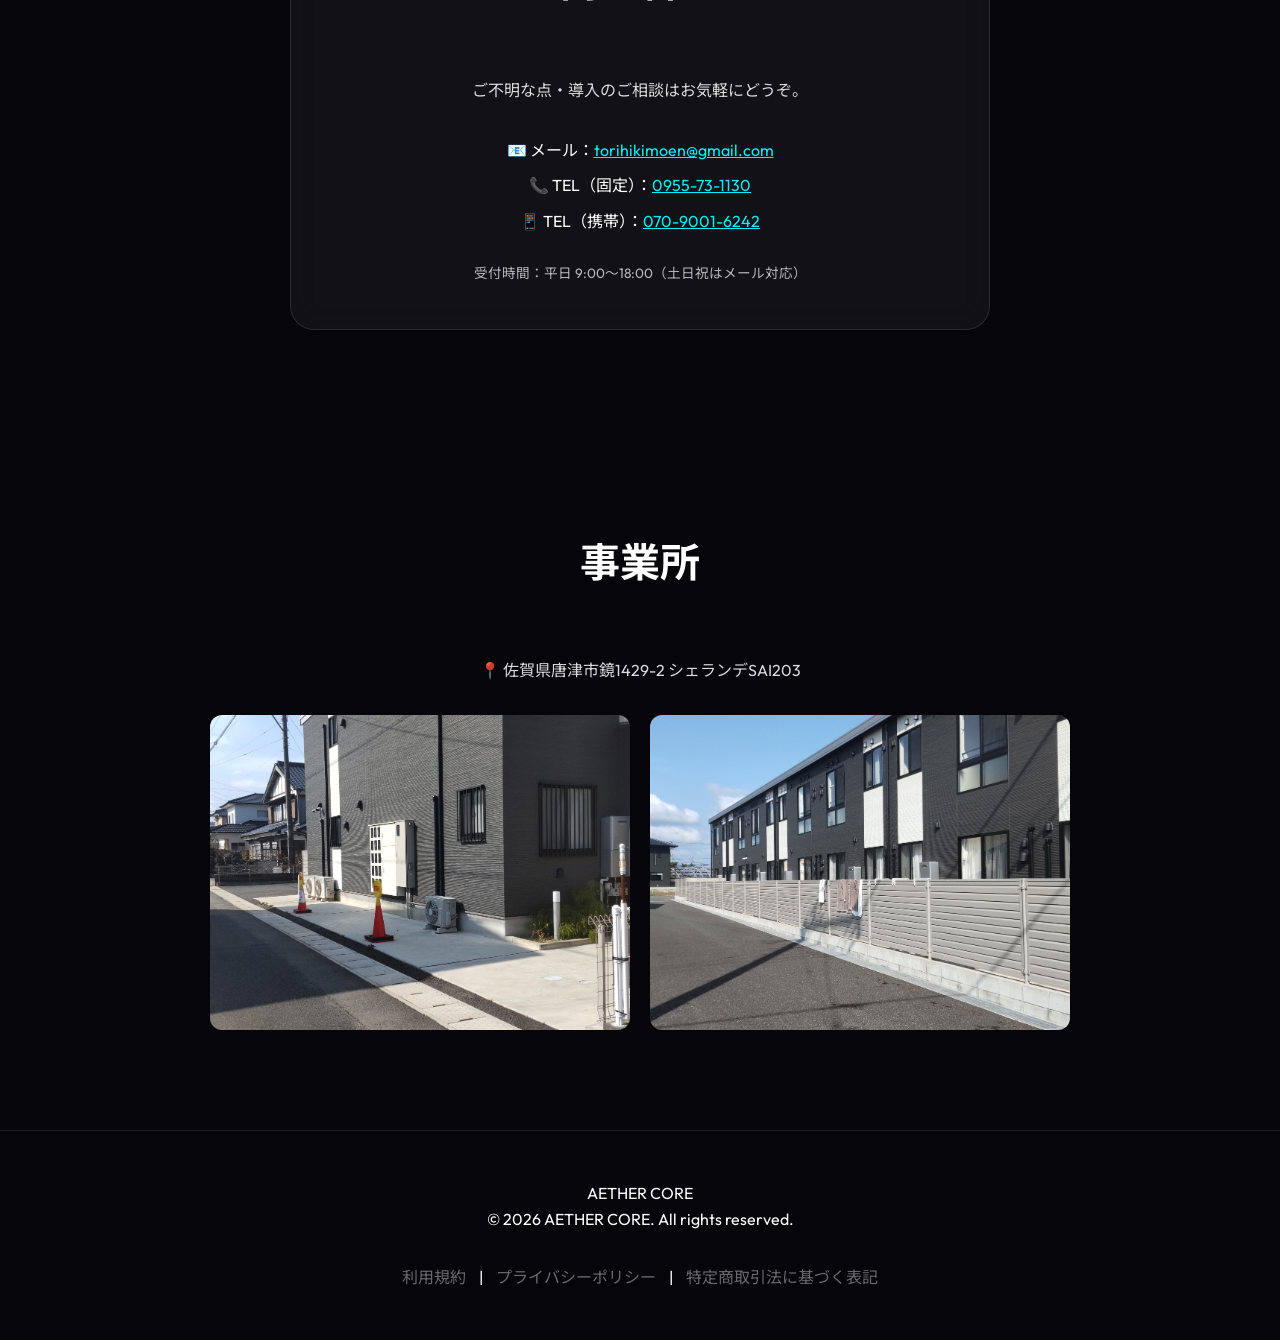
==== commit 5cc81264: "Refactor particle canvas to fixed full-screen positioning Co-Authored-By: Claude Sonnet 4.6 <noreply" ====
--- a/index.html
+++ b/index.html
@@ -151,40 +151,41 @@
   const ctx = canvas.getContext('2d');
   let particles = [];
   let mouse = { x: null, y: null };
-  const COUNT = window.innerWidth < 768 ? 40 : 70;
+
+  function resize() {
+    canvas.width  = window.innerWidth;
+    canvas.height = window.innerHeight;
+  }
+
+  window.addEventListener('resize', resize);
+  window.addEventListener('mousemove', e => {
+    mouse.x = e.clientX;
+    mouse.y = e.clientY;
+  });
+  window.addEventListener('mouseleave', () => {
+    mouse.x = null; mouse.y = null;
+  });
+
+  function init() {
+    resize();
+    const COUNT = window.innerWidth < 768 ? 40 : 70;
+    particles = [];
+    for (let i = 0; i < COUNT; i++) {
+      particles.push({
+        x: Math.random() * canvas.width,
+        y: Math.random() * canvas.height,
+        vx: (Math.random() - 0.5) * 0.5,
+        vy: (Math.random() - 0.5) * 0.5,
+        r: Math.random() * 2 + 1
+      });
+    }
+  }
+
   const MAX_DIST = 140;
   const COLOR = '0, 220, 220';
 
-  function resize() {
-    const hero = document.getElementById('hero');
-    const rect = hero.getBoundingClientRect();
-    canvas.width  = rect.width;
-    canvas.height = rect.height;
-  }
-  window.addEventListener('resize', resize);
-
-  document.getElementById('hero').addEventListener('mousemove', e => {
-    const rect = canvas.getBoundingClientRect();
-    mouse.x = e.clientX - rect.left;
-    mouse.y = e.clientY - rect.top;
-  });
-  document.getElementById('hero').addEventListener('mouseleave', () => {
-    mouse.x = null; mouse.y = null;
-  });
-
-  for (let i = 0; i < COUNT; i++) {
-    particles.push({
-      x: Math.random() * canvas.width,
-      y: Math.random() * canvas.height,
-      vx: (Math.random() - 0.5) * 0.5,
-      vy: (Math.random() - 0.5) * 0.5,
-      r: Math.random() * 2 + 1
-    });
-  }
-
   function draw() {
     ctx.clearRect(0, 0, canvas.width, canvas.height);
-
     particles.forEach(p => {
       if (mouse.x !== null) {
         const dx = mouse.x - p.x;
@@ -195,22 +196,16 @@
           p.vy += dy / dist * 0.03;
         }
       }
-
       const speed = Math.sqrt(p.vx*p.vx + p.vy*p.vy);
       if (speed > 1.5) { p.vx *= 1.5/speed; p.vy *= 1.5/speed; }
-
-      p.x += p.vx;
-      p.y += p.vy;
-
+      p.x += p.vx; p.y += p.vy;
       if (p.x < 0 || p.x > canvas.width)  p.vx *= -1;
       if (p.y < 0 || p.y > canvas.height) p.vy *= -1;
-
       ctx.beginPath();
       ctx.arc(p.x, p.y, p.r, 0, Math.PI * 2);
       ctx.fillStyle = `rgba(${COLOR}, 0.6)`;
       ctx.fill();
     });
-
     for (let i = 0; i < particles.length; i++) {
       for (let j = i+1; j < particles.length; j++) {
         const dx = particles[i].x - particles[j].x;
@@ -226,13 +221,11 @@
         }
       }
     }
-
     requestAnimationFrame(draw);
   }
-  window.addEventListener('load', () => {
-    resize();
-    draw();
-  });
+
+  init();
+  draw();
 })();
     </script>
 </body>
--- a/style.css
+++ b/style.css
@@ -100,11 +100,11 @@
 }
 
 #particle-canvas {
-    position: absolute;
+    position: fixed;
     top: 0;
     left: 0;
-    width: 100%;
-    height: 100%;
+    width: 100vw;
+    height: 100vh;
     z-index: 0;
     pointer-events: none;
 }
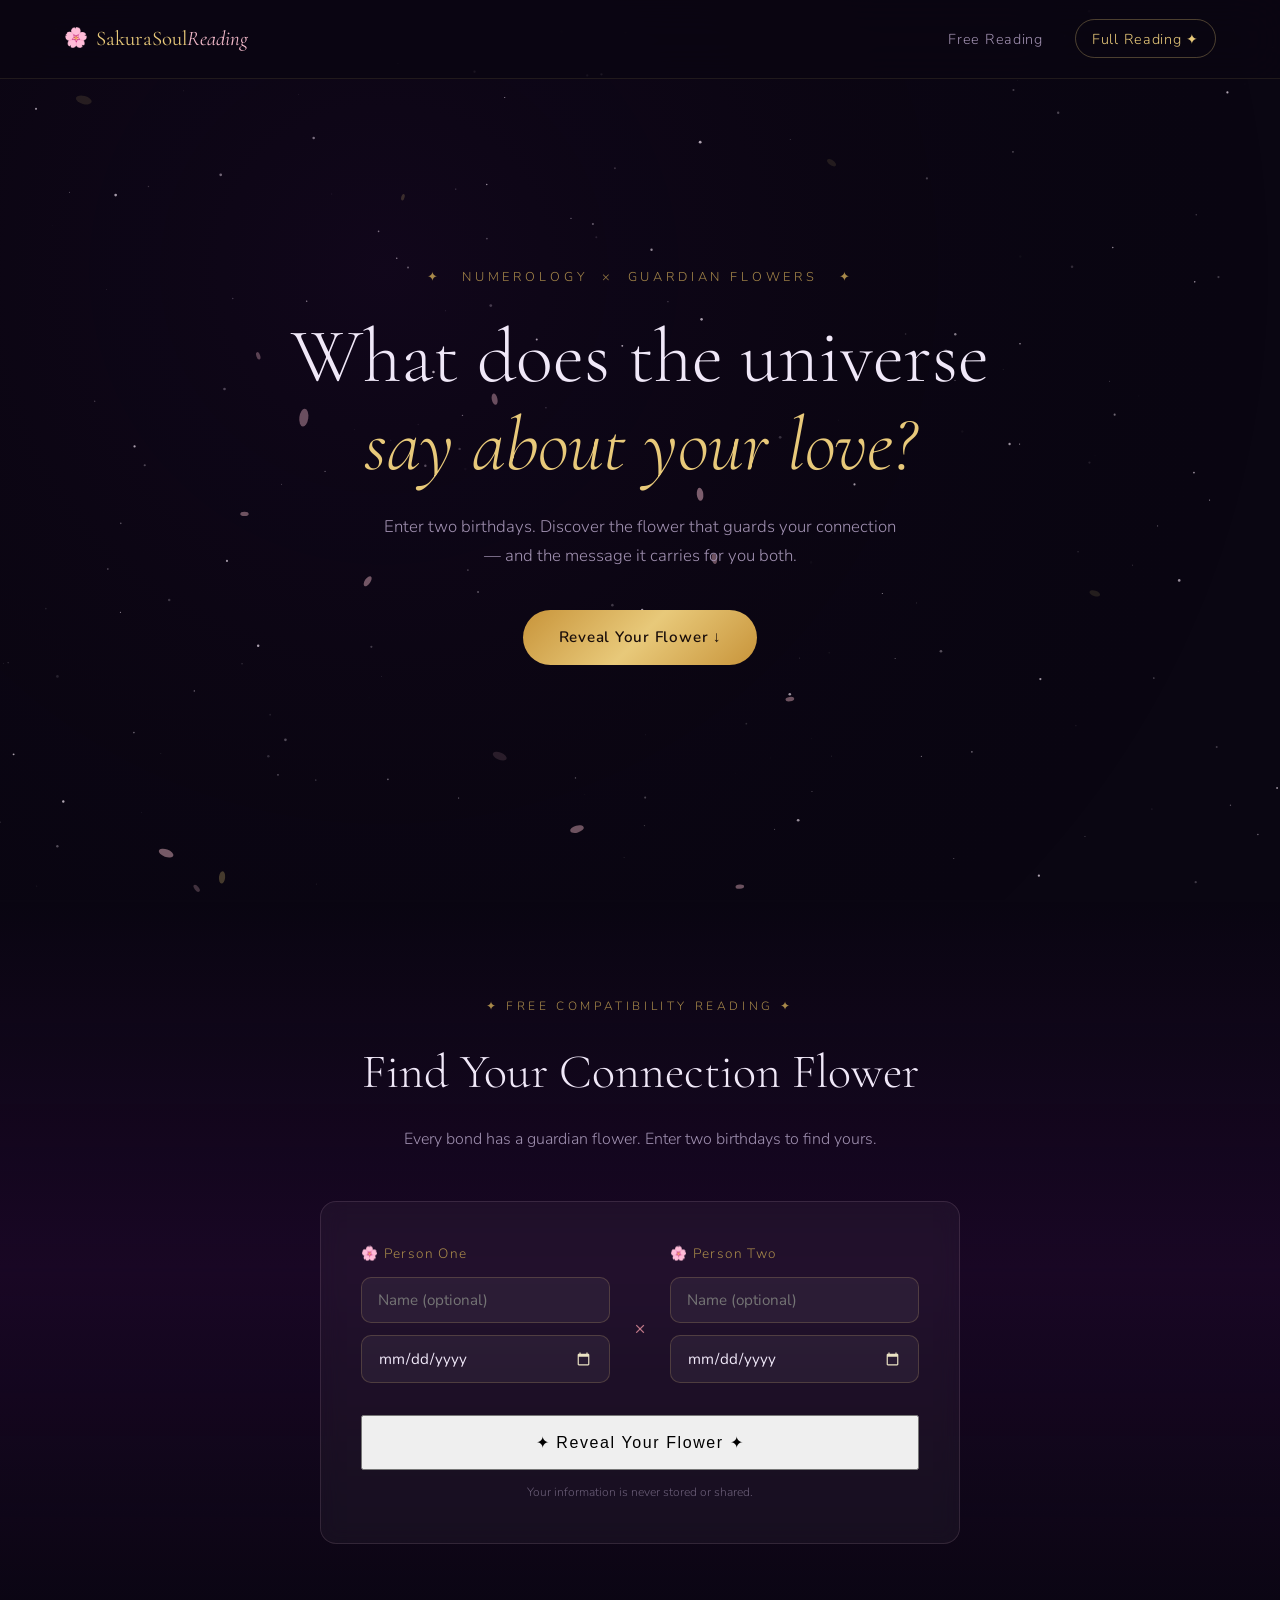
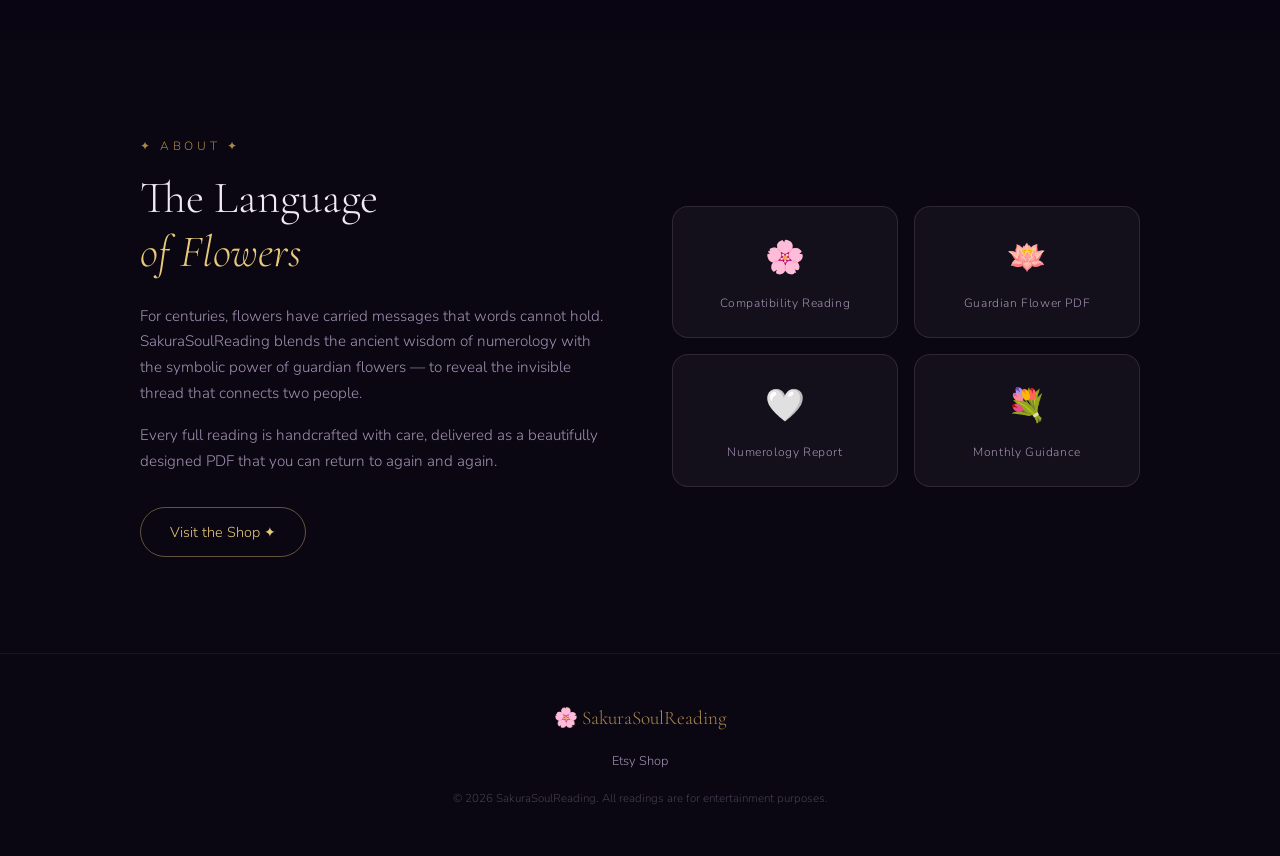
==== commit e2d30a0a: "feat: redesign as SakuraSoulReading compatibility reading site Replace AETHERCORE B2B site with myst" ====
--- a/index.html
+++ b/index.html
@@ -1,232 +1,132 @@
 <!DOCTYPE html>
-<html lang="ja">
+<html lang="en">
 <head>
     <meta charset="UTF-8">
     <meta name="viewport" content="width=device-width, initial-scale=1.0">
-    <title>AETHER CORE | Autonomous Business Engine</title>
-    <link rel="stylesheet" href="style.css">
+    <title>SakuraSoulReading — Flower Compatibility Reading</title>
+    <meta name="description" content="Discover the guardian flower of your connection. Free numerology-based compatibility reading by SakuraSoulReading.">
     <link rel="preconnect" href="https://fonts.googleapis.com">
     <link rel="preconnect" href="https://fonts.gstatic.com" crossorigin>
-    <link rel="icon" type="image/png" href="assets/branding/icon.png?v=3">
-    <link href="https://fonts.googleapis.com/css2?family=Outfit:wght@300;400;600;800&family=Noto+Sans+JP:wght@300;400;700&display=swap" rel="stylesheet">
+    <link href="https://fonts.googleapis.com/css2?family=Cormorant+Garamond:ital,wght@0,300;0,400;0,600;1,300;1,400;1,600&family=Nunito:wght@300;400;600&display=swap" rel="stylesheet">
+    <link rel="stylesheet" href="style.css">
 </head>
 <body>
-    <div class="background-blur"></div>
-    
+
+    <canvas id="bg-canvas"></canvas>
+
     <header>
+        <div class="logo">
+            <span class="logo-sakura">🌸</span>
+            <span class="logo-text">SakuraSoul<em>Reading</em></span>
+        </div>
         <nav>
-            <div class="logo">
-                <a href="index.html" class="logo-text">AETHER <span>CORE</span></a>
-            </div>
-            <ul>
-                <li><a href="#features">支援エンジン</a></li>
-                <li><a href="#pricing">料金プラン</a></li>
-                <li><a href="#contact">ご相談</a></li>
-            </ul>
+            <a href="#check">Free Reading</a>
+            <a href="https://www.etsy.com/shop/SakuraSoulReading" target="_blank" class="nav-etsy">Full Reading ✦</a>
         </nav>
     </header>
 
-    <main>
-        <section id="hero">
-            <canvas id="particle-canvas"></canvas>
-            <div class="hero-content">
-                <h1 class="glitch-text">現場をラクに。<br>経営を盤石に。</h1>
-                <p class="subtitle">24時間365日、私たちのチームとAIが連携し、現場の「事務・営業・実務」を最短距離で支えます。あなたは本来の意思決定に、すべての情熱を注げるようになります。</p>
-                <div class="cta-buttons">
-                    <a href="#pricing" class="btn primary trial-trigger">LINEで無料診断を試す</a>
-                    <a href="#features" class="btn secondary">支援の内容を見る</a>
+    <!-- HERO -->
+    <section id="hero">
+        <div class="hero-content">
+            <p class="hero-eyebrow">✦ &nbsp; numerology &nbsp;×&nbsp; guardian flowers &nbsp; ✦</p>
+            <h1>What does the universe<br><em>say about your love?</em></h1>
+            <p class="hero-sub">Enter two birthdays. Discover the flower that guards your connection — and the message it carries for you both.</p>
+            <a href="#check" class="btn-primary">Reveal Your Flower ↓</a>
+        </div>
+    </section>
+
+    <!-- FREE CHECK -->
+    <section id="check">
+        <div class="section-label">✦ Free Compatibility Reading ✦</div>
+        <h2>Find Your Connection Flower</h2>
+        <p class="section-sub">Every bond has a guardian flower. Enter two birthdays to find yours.</p>
+
+        <div class="check-card">
+            <div class="check-form">
+                <div class="person-block">
+                    <div class="person-label">🌸 Person One</div>
+                    <input type="text" id="name1" placeholder="Name (optional)" autocomplete="off">
+                    <input type="date" id="bday1" required>
+                </div>
+                <div class="connector">×</div>
+                <div class="person-block">
+                    <div class="person-label">🌸 Person Two</div>
+                    <input type="text" id="name2" placeholder="Name (optional)" autocomplete="off">
+                    <input type="date" id="bday2" required>
                 </div>
             </div>
-        </section>
+            <button id="reveal-btn" onclick="calculate()">✦ Reveal Your Flower ✦</button>
+            <p class="form-note">Your information is never stored or shared.</p>
+        </div>
+    </section>
 
-        <section id="features">
-            <h2 class="section-title">3つの伴走エンジン</h2>
-            <div class="grid">
-                <div class="card glass">
-                    <div class="icon">⭐</div>
-                    <h3>地域・マップ守護</h3>
-                    <p>地域密着の視点で、お店の評判と信頼を大切に育みます。日英米の文化に合わせた丁寧な対応を私たちが支援します。</p>
+    <!-- RESULTS (hidden until calculated) -->
+    <section id="results" class="hidden">
+        <div class="results-inner">
+            <p class="results-eyebrow">Your Connection Flower</p>
+            <div class="flower-emoji" id="res-emoji">🌸</div>
+            <h2 id="res-flower-name">Cherry Blossom</h2>
+            <p class="flower-keyword" id="res-keyword">Perfect Harmony</p>
+
+            <div class="score-bar-wrap">
+                <div class="score-label">Compatibility</div>
+                <div class="score-bar">
+                    <div class="score-fill" id="score-fill"></div>
                 </div>
-                <div class="card glass">
-                    <div class="icon">📂</div>
-                    <h3>ナレッジ・整理・コンシェルジュ</h3>
-                    <p>膨大なデータをAIの力で整理・抽出し、皆様の知恵を資産として守ります。日々の事務作業を劇的に軽やかにします。</p>
+                <div class="score-pct" id="score-pct">0%</div>
+            </div>
+
+            <div class="numbers-row">
+                <div class="number-chip">
+                    <span id="res-name1">You</span>
+                    <strong id="res-num1">—</strong>
                 </div>
-                <div class="card glass">
-                    <div class="icon">💰</div>
-                    <h3>B2B自律営業ナビ</h3>
-                    <p>地域・業種別の規制を遵守したAIが、誠実な提案書作成をサポート。現場の熱意を適切な相手へ確実に届けます。</p>
+                <div class="number-chip">
+                    <span id="res-name2">Partner</span>
+                    <strong id="res-num2">—</strong>
                 </div>
             </div>
-        </section>
 
-        <section id="why-subscription">
-            <div class="container glass">
-                <h2 class="section-title">なぜ「継続的なAI支援」が必要なのか</h2>
-                <div class="value-proposition">
-                    <div class="prop-item">
-                        <h4>1. 実行の効率化（分かち合い）</h4>
-                        <p>高度な「ツール」を持っていても、使う時間がなければ意味がありません。私たちのチームとAIが、皆様の不在時も安定して実務の基盤を支え続けます。</p>
-                    </div>
-                    <div class="prop-item">
-                        <h4>2. プロンプト不要の運用</h4>
-                        <p>専門的な命令の知識は不要です。業界ごとの最適解を学習済みのAIを活用し、私たちが一貫したクオリティで成果をお届けします。</p>
-                    </div>
-                    <div class="prop-item">
-                        <h4>3. 継続的な信頼の維持</h4>
-                        <p>一度きりの設定では信頼は守れません。AIを駆使した継続的な「店番」と対応により、地域での安定した評価を長期的に守り抜きます。</p>
-                    </div>
-                </div>
-            </div>
-        </section>
+            <p class="res-message" id="res-message"></p>
 
-        <section id="pricing">
-            <h2 class="section-title">ご利用プラン</h2>
-            <div class="grid single-plan">
-                <div class="card glass highlight">
-                    <div class="card-badge">一番人気</div>
-                    <h3>スタンダード運用</h3>
-                    <div class="price">¥14,800<span> / 月 (税込)</span></div>
-                    <ul>
-                        <li><span class="check">✔</span> 業界特化リードの毎日自動発掘</li>
-                        <li><span class="check">✔</span> AIによる週次レポート生成</li>
-                        <li><span class="check">✔</span> 写真・書類のスマホ自動解析フロー</li>
-                        <li><span class="check">✔</span> 写真1枚で廃棄物品目を即判定</li>
-                        <li><span class="check">✔</span> 優先メールサポート</li>
-                    </ul>
-                    <div style="display:flex; gap:10px; margin-top:15px;">
-                        <a href="https://line.me/R/ti/p/@315yriby" target="_blank" rel="noopener" class="btn primary" style="flex:1; text-align:center;">産廃業の方はこちら</a>
-                        <a href="https://line.me/R/ti/p/@591yxdrx" target="_blank" rel="noopener" class="btn primary" style="flex:1; text-align:center;">建設業の方はこちら</a>
-                    </div>
-                </div>
-            </div>
-            <p style="text-align: center; margin-top: 20px; font-size: 0.85rem; opacity: 0.75; line-height: 1.8;">
-                ※月額プランのお支払いはクレジットカードに対応しています。<br>
-                　銀行振込をご希望の場合は、請求書を発行いたしますのでメールにてお問い合わせください。<br><br>
-                ※産廃・建設業以外の業界向けカスタム構築も承ります。お気軽にお問い合わせください。
-            </p>
-        </section>
-
-        <section id="contact">
-            <div class="container glass" style="max-width:700px; margin:0 auto; padding:40px;">
-                <h2 class="section-title">お問い合わせ</h2>
-                <p style="text-align:center; margin-bottom:30px; opacity:0.85;">ご不明な点・導入のご相談はお気軽にどうぞ。</p>
-                <div style="text-align:center; line-height:2.2; font-size:1rem;">
-                    <p>📧 メール：<a href="mailto:torihikimoen@gmail.com" style="color:var(--primary);">torihikimoen@gmail.com</a></p>
-                    <p>📞 TEL（固定）：<a href="tel:0955731130" style="color:var(--primary);">0955-73-1130</a></p>
-                    <p>📱 TEL（携帯）：<a href="tel:07090016242" style="color:var(--primary);">070-9001-6242</a></p>
-                    <p style="margin-top:20px; font-size:0.85rem; opacity:0.7;">受付時間：平日 9:00〜18:00（土日祝はメール対応）</p>
-                </div>
-            </div>
-        </section>
-
-        <section id="office">
-            <h2 class="section-title">事業所</h2>
-            <div class="container" style="max-width:900px; margin:0 auto; text-align:center;">
-                <p style="margin-bottom:32px; font-size:1rem; opacity:0.85;">📍 佐賀県唐津市鏡1429-2 シェランデSAI203</p>
-                <div style="display:flex; gap:20px; justify-content:center; flex-wrap:wrap;">
-                    <img src="assets/office/office-01.jpg" alt="事業所外観1" style="width:48%; max-width:420px; border-radius:12px; object-fit:cover; aspect-ratio:4/3;">
-                    <img src="assets/office/office-02.jpg" alt="事業所外観2" style="width:48%; max-width:420px; border-radius:12px; object-fit:cover; aspect-ratio:4/3;">
-                </div>
-            </div>
-        </section>
-    </main>
-
-    <footer>
-        <div class="footer-content">
-            <div class="footer-section">
-                <div class="logo-text small">AETHER <span>CORE</span></div>
-                <p>© 2026 AETHER CORE. All rights reserved.</p>
-            </div>
-            <div class="footer-section">
-                <p><a href="terms.html">利用規約</a> | <a href="privacy.html">プライバシーポリシー</a> | <a href="tokushoho.html">特定商取引法に基づく表記</a></p>
+            <div class="res-cta">
+                <p class="res-cta-text">Want to go deeper?</p>
+                <a href="https://www.etsy.com/shop/SakuraSoulReading" target="_blank" class="btn-primary">
+                    Get Your Full Reading on Etsy ✦
+                </a>
+                <p class="res-cta-sub">Personalized PDF · Delivered within 24 hours</p>
             </div>
         </div>
+    </section>
+
+    <!-- ABOUT -->
+    <section id="about">
+        <div class="about-grid">
+            <div class="about-text">
+                <div class="section-label">✦ About ✦</div>
+                <h2>The Language<br><em>of Flowers</em></h2>
+                <p>For centuries, flowers have carried messages that words cannot hold. SakuraSoulReading blends the ancient wisdom of numerology with the symbolic power of guardian flowers — to reveal the invisible thread that connects two people.</p>
+                <p>Every full reading is handcrafted with care, delivered as a beautifully designed PDF that you can return to again and again.</p>
+                <a href="https://www.etsy.com/shop/SakuraSoulReading" target="_blank" class="btn-secondary">Visit the Shop ✦</a>
+            </div>
+            <div class="about-flowers">
+                <div class="flower-card">🌸<span>Compatibility Reading</span></div>
+                <div class="flower-card">🪷<span>Guardian Flower PDF</span></div>
+                <div class="flower-card">🤍<span>Numerology Report</span></div>
+                <div class="flower-card">💐<span>Monthly Guidance</span></div>
+            </div>
+        </div>
+    </section>
+
+    <!-- FOOTER -->
+    <footer>
+        <div class="footer-logo">🌸 SakuraSoulReading</div>
+        <div class="footer-links">
+            <a href="https://www.etsy.com/shop/SakuraSoulReading" target="_blank">Etsy Shop</a>
+        </div>
+        <p class="footer-copy">© 2026 SakuraSoulReading. All readings are for entertainment purposes.</p>
     </footer>
 
     <script src="app.js"></script>
-    <script>
-(function() {
-  const canvas = document.getElementById('particle-canvas');
-  const ctx = canvas.getContext('2d');
-  let particles = [];
-  let mouse = { x: null, y: null };
-
-  function resize() {
-    canvas.width  = window.innerWidth;
-    canvas.height = window.innerHeight;
-  }
-
-  window.addEventListener('resize', resize);
-  window.addEventListener('mousemove', e => {
-    mouse.x = e.clientX;
-    mouse.y = e.clientY;
-  });
-  window.addEventListener('mouseleave', () => {
-    mouse.x = null; mouse.y = null;
-  });
-
-  function init() {
-    resize();
-    const COUNT = window.innerWidth < 768 ? 40 : 70;
-    particles = [];
-    for (let i = 0; i < COUNT; i++) {
-      particles.push({
-        x: Math.random() * canvas.width,
-        y: Math.random() * canvas.height,
-        vx: (Math.random() - 0.5) * 0.5,
-        vy: (Math.random() - 0.5) * 0.5,
-        r: Math.random() * 2 + 1
-      });
-    }
-  }
-
-  const MAX_DIST = 140;
-  const COLOR = '0, 220, 220';
-
-  function draw() {
-    ctx.clearRect(0, 0, canvas.width, canvas.height);
-    particles.forEach(p => {
-      if (mouse.x !== null) {
-        const dx = mouse.x - p.x;
-        const dy = mouse.y - p.y;
-        const dist = Math.sqrt(dx*dx + dy*dy);
-        if (dist < 180) {
-          p.vx += dx / dist * 0.03;
-          p.vy += dy / dist * 0.03;
-        }
-      }
-      const speed = Math.sqrt(p.vx*p.vx + p.vy*p.vy);
-      if (speed > 1.5) { p.vx *= 1.5/speed; p.vy *= 1.5/speed; }
-      p.x += p.vx; p.y += p.vy;
-      if (p.x < 0 || p.x > canvas.width)  p.vx *= -1;
-      if (p.y < 0 || p.y > canvas.height) p.vy *= -1;
-      ctx.beginPath();
-      ctx.arc(p.x, p.y, p.r, 0, Math.PI * 2);
-      ctx.fillStyle = `rgba(${COLOR}, 0.6)`;
-      ctx.fill();
-    });
-    for (let i = 0; i < particles.length; i++) {
-      for (let j = i+1; j < particles.length; j++) {
-        const dx = particles[i].x - particles[j].x;
-        const dy = particles[i].y - particles[j].y;
-        const dist = Math.sqrt(dx*dx + dy*dy);
-        if (dist < MAX_DIST) {
-          ctx.beginPath();
-          ctx.moveTo(particles[i].x, particles[i].y);
-          ctx.lineTo(particles[j].x, particles[j].y);
-          ctx.strokeStyle = `rgba(${COLOR}, ${(1 - dist/MAX_DIST) * 0.25})`;
-          ctx.lineWidth = 0.8;
-          ctx.stroke();
-        }
-      }
-    }
-    requestAnimationFrame(draw);
-  }
-
-  init();
-  draw();
-})();
-    </script>
 </body>
 </html>
--- a/style.css
+++ b/style.css
@@ -1,422 +1,508 @@
+/* ── Variables ─────────────────────────────────────────── */
 :root {
-    --primary: #00f2ff;
-    --secondary: #7000ff;
-    --bg: #05050a;
-    --text: #ffffff;
-    --glass: rgba(255, 255, 255, 0.05);
-    --glass-border: rgba(255, 255, 255, 0.1);
-}
-
-/* Fallback for legacy browsers */
+    --bg:        #0a0612;
+    --bg2:       #110920;
+    --gold:      #e8c97a;
+    --gold-dim:  #a8894a;
+    --pink:      #f0b8c8;
+    --pink-dim:  #c07888;
+    --text:      #f0e8f8;
+    --text-dim:  #a090b0;
+    --glass:     rgba(255,255,255,0.04);
+    --glass-b:   rgba(255,200,230,0.12);
+    --radius:    16px;
+}
+
+/* ── Reset ─────────────────────────────────────────────── */
+*, *::before, *::after { margin:0; padding:0; box-sizing:border-box; }
+
+html { scroll-behavior: smooth; }
+
 body {
-    background-color: #05050a; /* Simple background */
-    color: #ffffff;
-}
-
-.glass {
-    background: #0f0f1a; /* Opaque background for old IE */
-}
-
-* {
-    margin: 0;
-    padding: 0;
-    box-sizing: border-box;
-}
-
-body {
-    background-color: var(--bg);
+    background: var(--bg);
     color: var(--text);
-    font-family: 'Outfit', 'Noto Sans JP', sans-serif;
-    line-height: 1.6;
+    font-family: 'Nunito', sans-serif;
+    font-weight: 300;
+    line-height: 1.7;
     overflow-x: hidden;
 }
 
-.background-blur {
+/* ── Background Canvas ─────────────────────────────────── */
+#bg-canvas {
     position: fixed;
-    top: 0;
-    left: 0;
-    width: 100%;
-    height: 100%;
-    background: radial-gradient(circle at 20% 30%, #1a0033 0%, transparent 40%),
-                radial-gradient(circle at 80% 70%, #001a33 0%, transparent 40%);
-    z-index: -1;
-    filter: blur(100px);
-}
-
+    inset: 0;
+    z-index: 0;
+    pointer-events: none;
+}
+
+/* ── Header ────────────────────────────────────────────── */
 header {
-    padding: 2rem 5%;
     position: fixed;
-    width: 100%;
-    top: 0;
+    top: 0; left: 0; right: 0;
     z-index: 100;
-    backdrop-filter: blur(10px);
-    background: rgba(5, 5, 10, 0.5);
-}
-
-nav {
-    display: flex;
+    display: flex;
+    align-items: center;
     justify-content: space-between;
+    padding: 1.2rem 5%;
+    background: rgba(10,6,18,0.7);
+    backdrop-filter: blur(20px);
+    border-bottom: 1px solid rgba(232,201,122,0.1);
+}
+
+.logo {
+    display: flex;
     align-items: center;
-}
-
-.logo {
-    font-size: 1.5rem;
-    font-weight: 800;
-    letter-spacing: 2px;
-}
-
-.logo span {
-    color: var(--primary);
-}
-
-nav ul {
-    display: flex;
-    list-style: none;
-    gap: 2rem;
-}
-
+    gap: 0.5rem;
+    font-family: 'Cormorant Garamond', serif;
+    font-size: 1.3rem;
+    font-weight: 400;
+    color: var(--gold);
+    text-decoration: none;
+}
+.logo-sakura { font-size: 1.2rem; }
+.logo-text em { font-style: italic; color: var(--pink); }
+
+nav { display: flex; align-items: center; gap: 2rem; }
 nav a {
-    color: var(--text);
+    color: var(--text-dim);
     text-decoration: none;
     font-size: 0.9rem;
-    transition: color 0.3s;
-}
-
-nav a:hover {
-    color: var(--primary);
-}
-
-section {
-    padding: 100px 5%;
-}
-
+    letter-spacing: 0.05em;
+    transition: color 0.2s;
+}
+nav a:hover { color: var(--gold); }
+.nav-etsy {
+    color: var(--gold) !important;
+    border: 1px solid rgba(232,201,122,0.3);
+    padding: 0.4rem 1rem;
+    border-radius: 20px;
+    transition: background 0.2s !important;
+}
+.nav-etsy:hover { background: rgba(232,201,122,0.1) !important; }
+
+/* ── Sections ──────────────────────────────────────────── */
+section { position: relative; z-index: 1; }
+
+/* ── Hero ──────────────────────────────────────────────── */
 #hero {
-    position: relative;
-    height: 100vh;
+    min-height: 100vh;
     display: flex;
     align-items: center;
     justify-content: center;
     text-align: center;
-}
-
-#particle-canvas {
-    position: fixed;
-    top: 0;
-    left: 0;
-    width: 100vw;
-    height: 100vh;
-    z-index: 0;
-    pointer-events: none;
-}
-
-#hero > *:not(canvas) {
+    padding: 6rem 5% 4rem;
+}
+
+.hero-content { max-width: 700px; }
+
+.hero-eyebrow {
+    font-size: 0.8rem;
+    letter-spacing: 0.3em;
+    color: var(--gold-dim);
+    text-transform: uppercase;
+    margin-bottom: 1.5rem;
+}
+
+#hero h1 {
+    font-family: 'Cormorant Garamond', serif;
+    font-size: clamp(2.8rem, 6vw, 5rem);
+    font-weight: 300;
+    line-height: 1.15;
+    color: var(--text);
+    margin-bottom: 1.5rem;
+}
+#hero h1 em {
+    font-style: italic;
+    color: var(--gold);
+}
+
+.hero-sub {
+    font-size: 1.05rem;
+    color: var(--text-dim);
+    max-width: 520px;
+    margin: 0 auto 2.5rem;
+}
+
+/* ── Buttons ───────────────────────────────────────────── */
+.btn-primary {
+    display: inline-block;
+    background: linear-gradient(135deg, #c8943a, #e8c97a, #c8943a);
+    color: #1a0e0a;
+    font-family: 'Nunito', sans-serif;
+    font-weight: 600;
+    font-size: 0.95rem;
+    letter-spacing: 0.05em;
+    padding: 0.9rem 2.2rem;
+    border-radius: 40px;
+    text-decoration: none;
+    border: none;
+    cursor: pointer;
+    transition: opacity 0.2s, transform 0.2s;
+}
+.btn-primary:hover { opacity: 0.9; transform: translateY(-1px); }
+
+.btn-secondary {
+    display: inline-block;
+    color: var(--gold);
+    border: 1px solid rgba(232,201,122,0.4);
+    font-size: 0.9rem;
+    padding: 0.75rem 1.8rem;
+    border-radius: 40px;
+    text-decoration: none;
+    transition: background 0.2s;
+}
+.btn-secondary:hover { background: rgba(232,201,122,0.08); }
+
+/* ── Section common ────────────────────────────────────── */
+.section-label {
+    font-size: 0.75rem;
+    letter-spacing: 0.3em;
+    text-transform: uppercase;
+    color: var(--gold-dim);
+    margin-bottom: 1rem;
+}
+
+/* ── Check Section ─────────────────────────────────────── */
+#check {
+    padding: 6rem 5%;
+    text-align: center;
+    background: linear-gradient(180deg, transparent, rgba(60,10,80,0.3), transparent);
+}
+
+#check h2 {
+    font-family: 'Cormorant Garamond', serif;
+    font-size: clamp(2rem, 4vw, 3rem);
+    font-weight: 300;
+    margin-bottom: 0.75rem;
+}
+
+.section-sub {
+    color: var(--text-dim);
+    margin-bottom: 3rem;
+    font-size: 1rem;
+}
+
+.check-card {
+    background: var(--glass);
+    border: 1px solid var(--glass-b);
+    border-radius: var(--radius);
+    padding: 2.5rem;
+    max-width: 640px;
+    margin: 0 auto;
+    backdrop-filter: blur(10px);
+}
+
+.check-form {
+    display: flex;
+    align-items: center;
+    gap: 1.5rem;
+    margin-bottom: 2rem;
+    flex-wrap: wrap;
+}
+
+.person-block {
+    flex: 1;
+    min-width: 200px;
+    display: flex;
+    flex-direction: column;
+    gap: 0.75rem;
+}
+
+.person-label {
+    font-size: 0.85rem;
+    letter-spacing: 0.1em;
+    color: var(--gold-dim);
+    text-align: left;
+}
+
+.person-block input {
+    background: rgba(255,255,255,0.05);
+    border: 1px solid rgba(232,201,122,0.2);
+    border-radius: 10px;
+    color: var(--text);
+    font-family: 'Nunito', sans-serif;
+    font-size: 0.95rem;
+    padding: 0.75rem 1rem;
+    width: 100%;
+    transition: border-color 0.2s;
+    outline: none;
+}
+.person-block input:focus { border-color: rgba(232,201,122,0.5); }
+.person-block input[type="date"]::-webkit-calendar-picker-indicator {
+    filter: invert(0.8) sepia(0.5) hue-rotate(10deg);
+    cursor: pointer;
+}
+
+.connector {
+    font-family: 'Cormorant Garamond', serif;
+    font-size: 2rem;
+    color: var(--pink-dim);
+    flex-shrink: 0;
+    padding-top: 1.5rem;
+}
+
+#reveal-btn {
+    width: 100%;
+    font-size: 1rem;
+    padding: 1rem;
+    letter-spacing: 0.1em;
+    margin-bottom: 0.75rem;
+}
+
+.form-note {
+    font-size: 0.75rem;
+    color: var(--text-dim);
+    opacity: 0.6;
+}
+
+/* ── Results ───────────────────────────────────────────── */
+#results {
+    padding: 5rem 5%;
+    text-align: center;
+    transition: opacity 0.8s, transform 0.8s;
+}
+#results.hidden { display: none; }
+#results.visible {
+    display: block;
+    animation: fadeUp 0.8s ease both;
+}
+
+@keyframes fadeUp {
+    from { opacity: 0; transform: translateY(30px); }
+    to   { opacity: 1; transform: translateY(0); }
+}
+
+.results-inner {
+    background: var(--glass);
+    border: 1px solid var(--glass-b);
+    border-radius: var(--radius);
+    padding: 3rem 2.5rem;
+    max-width: 560px;
+    margin: 0 auto;
+    backdrop-filter: blur(10px);
+}
+
+.results-eyebrow {
+    font-size: 0.75rem;
+    letter-spacing: 0.3em;
+    text-transform: uppercase;
+    color: var(--gold-dim);
+    margin-bottom: 1rem;
+}
+
+.flower-emoji {
+    font-size: 4rem;
+    margin-bottom: 0.75rem;
+    animation: bloom 1s ease;
+}
+
+@keyframes bloom {
+    from { transform: scale(0.3); opacity: 0; }
+    to   { transform: scale(1);   opacity: 1; }
+}
+
+.results-inner h2 {
+    font-family: 'Cormorant Garamond', serif;
+    font-size: 2.4rem;
+    font-weight: 400;
+    color: var(--gold);
+    margin-bottom: 0.25rem;
+}
+
+.flower-keyword {
+    font-size: 0.85rem;
+    letter-spacing: 0.2em;
+    text-transform: uppercase;
+    color: var(--pink-dim);
+    margin-bottom: 2rem;
+}
+
+.score-bar-wrap {
+    display: flex;
+    align-items: center;
+    gap: 1rem;
+    margin-bottom: 1.5rem;
+}
+.score-label {
+    font-size: 0.8rem;
+    color: var(--text-dim);
+    white-space: nowrap;
+    min-width: 90px;
+    text-align: right;
+}
+.score-bar {
+    flex: 1;
+    height: 6px;
+    background: rgba(255,255,255,0.08);
+    border-radius: 3px;
+    overflow: hidden;
+}
+.score-fill {
+    height: 100%;
+    background: linear-gradient(90deg, var(--pink-dim), var(--gold));
+    border-radius: 3px;
+    width: 0%;
+    transition: width 1.5s ease;
+}
+.score-pct {
+    font-family: 'Cormorant Garamond', serif;
+    font-size: 1.2rem;
+    color: var(--gold);
+    min-width: 44px;
+}
+
+.numbers-row {
+    display: flex;
+    gap: 1rem;
+    justify-content: center;
+    margin-bottom: 2rem;
+}
+.number-chip {
+    background: rgba(255,255,255,0.05);
+    border: 1px solid rgba(232,201,122,0.15);
+    border-radius: 10px;
+    padding: 0.6rem 1.2rem;
+    text-align: center;
+    min-width: 110px;
+}
+.number-chip span {
+    display: block;
+    font-size: 0.75rem;
+    color: var(--text-dim);
+    margin-bottom: 0.2rem;
+}
+.number-chip strong {
+    font-family: 'Cormorant Garamond', serif;
+    font-size: 1.8rem;
+    font-weight: 400;
+    color: var(--gold);
+}
+
+.res-message {
+    font-family: 'Cormorant Garamond', serif;
+    font-size: 1.15rem;
+    font-style: italic;
+    line-height: 1.8;
+    color: var(--text-dim);
+    margin-bottom: 2.5rem;
+    padding: 0 0.5rem;
+}
+
+.res-cta { border-top: 1px solid rgba(255,200,230,0.1); padding-top: 2rem; }
+.res-cta-text {
+    font-size: 0.85rem;
+    color: var(--text-dim);
+    margin-bottom: 1rem;
+    letter-spacing: 0.1em;
+}
+.res-cta .btn-primary { font-size: 0.9rem; }
+.res-cta-sub {
+    font-size: 0.75rem;
+    color: var(--text-dim);
+    opacity: 0.5;
+    margin-top: 0.75rem;
+}
+
+/* ── About ─────────────────────────────────────────────── */
+#about {
+    padding: 6rem 5%;
+}
+
+.about-grid {
+    display: grid;
+    grid-template-columns: 1fr 1fr;
+    gap: 4rem;
+    align-items: center;
+    max-width: 1000px;
+    margin: 0 auto;
+}
+
+.about-text h2 {
+    font-family: 'Cormorant Garamond', serif;
+    font-size: clamp(2rem, 3.5vw, 2.8rem);
+    font-weight: 300;
+    margin-bottom: 1.5rem;
+    line-height: 1.2;
+}
+.about-text h2 em { font-style: italic; color: var(--gold); }
+
+.about-text p {
+    color: var(--text-dim);
+    margin-bottom: 1rem;
+    font-size: 0.95rem;
+}
+.about-text .btn-secondary { margin-top: 1rem; }
+
+.about-flowers {
+    display: grid;
+    grid-template-columns: 1fr 1fr;
+    gap: 1rem;
+}
+.flower-card {
+    background: var(--glass);
+    border: 1px solid var(--glass-b);
+    border-radius: var(--radius);
+    padding: 1.5rem 1rem;
+    text-align: center;
+    font-size: 2rem;
+    display: flex;
+    flex-direction: column;
+    gap: 0.5rem;
+    transition: border-color 0.2s;
+}
+.flower-card:hover { border-color: rgba(232,201,122,0.3); }
+.flower-card span {
+    font-size: 0.75rem;
+    color: var(--text-dim);
+    letter-spacing: 0.05em;
+}
+
+/* ── Footer ────────────────────────────────────────────── */
+footer {
+    border-top: 1px solid rgba(255,200,230,0.08);
+    padding: 3rem 5%;
+    text-align: center;
     position: relative;
     z-index: 1;
 }
-
-.glitch-text {
-    font-size: 5rem;
-    line-height: 1;
-    font-weight: 800;
-    background: linear-gradient(to right, #fff, var(--primary));
-    -webkit-background-clip: text;
-    -webkit-text-fill-color: transparent;
-    margin-bottom: 2rem;
-    text-shadow: 0 0 20px rgba(0, 242, 255, 0.2);
-}
-
-.subtitle {
+.footer-logo {
+    font-family: 'Cormorant Garamond', serif;
     font-size: 1.2rem;
-    color: rgba(255, 255, 255, 0.7);
-    max-width: 800px;
-    margin: 0 auto 3rem;
-}
-
-.btn {
-    padding: 1rem 2.5rem;
-    border-radius: 50px;
+    color: var(--gold-dim);
+    margin-bottom: 1rem;
+}
+.footer-links {
+    display: flex;
+    gap: 2rem;
+    justify-content: center;
+    margin-bottom: 1rem;
+    flex-wrap: wrap;
+}
+.footer-links a {
+    color: var(--text-dim);
+    font-size: 0.8rem;
     text-decoration: none;
-    font-weight: 600;
-    transition: all 0.3s;
-    display: inline-block;
-    margin: 0 10px;
-}
-
-.btn.primary {
-    background: linear-gradient(45deg, var(--primary), var(--secondary));
-    color: #fff;
-    box-shadow: 0 10px 20px rgba(0, 242, 255, 0.3);
-}
-
-.btn.secondary {
-    border: 1px solid var(--glass-border);
-    backdrop-filter: blur(5px);
-    color: #fff;
-}
-
-.btn:hover {
-    transform: translateY(-3px);
-    box-shadow: 0 15px 30px rgba(0, 242, 255, 0.4);
-}
-
-.section-title {
-    font-size: 2.5rem;
-    text-align: center;
-    margin-bottom: 4rem;
-}
-
-.grid {
-    display: grid;
-    grid-template-columns: repeat(auto-fit, minmax(280px, 1fr));
-    gap: 2rem;
-}
-
-.glass {
-    background: var(--glass);
-    border: 1px solid var(--glass-border);
-    backdrop-filter: blur(15px);
-    border-radius: 24px;
-    padding: 2.5rem;
-    transition: transform 0.3s, border-color 0.3s;
-}
-
-.glass:hover {
-    transform: translateY(-10px);
-    border-color: var(--primary);
-}
-
-.card .icon {
-    font-size: 2.5rem;
-    margin-bottom: 1.5rem;
-}
-
-.card h3 {
-    margin-bottom: 1rem;
-    font-size: 1.4rem;
-}
-
-.card p {
-    color: rgba(255, 255, 255, 0.6);
-}
-
-.status-container {
-    max-width: 1000px;
-    margin: 0 auto;
-}
-
-.status-grid {
-    display: grid;
-    grid-template-columns: repeat(auto-fit, minmax(200px, 1fr));
-    gap: 3rem;
-    margin-bottom: 3rem;
-}
-
-.status-item .label {
-    display: block;
-    font-size: 0.8rem;
-    color: rgba(255, 255, 255, 0.4);
-    text-transform: uppercase;
-    letter-spacing: 1px;
-}
-
-.status-item .value {
-    font-size: 1.8rem;
-    font-weight: 700;
-    color: var(--primary);
-}
-
-.live-indicator {
-    padding-top: 2rem;
-    border-top: 1px solid var(--glass-border);
-    font-size: 0.9rem;
-    color: rgba(255, 255, 255, 0.6);
-    display: flex;
-    align-items: center;
-    gap: 10px;
-}
-
-.dot {
-    width: 8px;
-    height: 8px;
-    border-radius: 50%;
-}
-
-.dot.green {
-    background-color: #00ff88;
-    box-shadow: 0 0 10px #00ff88;
-}
-
-@keyframes blink {
-    0% { opacity: 1; }
-    50% { opacity: 0.3; }
-    100% { opacity: 1; }
-}
-
-.blink {
-    animation: blink 2s infinite;
-}
-
-/* Activity Feed Styles */
-.activity-feed-wrapper {
-    margin-top: 2rem;
-    padding: 1.5rem;
-    background: rgba(0, 0, 0, 0.2);
-    border-radius: 16px;
-    border: 1px solid var(--glass-border);
-    overflow: hidden;
-}
-
-.feed-header {
-    font-size: 0.7rem;
-    font-weight: 800;
-    color: var(--primary);
-    margin-bottom: 1rem;
-    letter-spacing: 2px;
-    display: flex;
-    align-items: center;
-    gap: 8px;
-}
-
-.activity-feed {
-    height: 150px;
-    display: flex;
-    flex-direction: column;
-    gap: 10px;
-}
-
-.activity-item {
-    padding: 10px 15px;
-    background: var(--glass);
-    border-left: 3px solid var(--primary);
-    border-radius: 4px;
-    font-size: 0.85rem;
-    color: rgba(255, 255, 255, 0.8);
-    animation: slideIn 0.5s ease-out forwards;
-    display: flex;
-    justify-content: space-between;
-}
-
-.activity-item .time {
-    color: rgba(255, 255, 255, 0.3);
-    font-size: 0.75rem;
-}
-
-@keyframes slideIn {
-    from {
-        opacity: 0;
-        transform: translateX(-20px);
-    }
-    to {
-        opacity: 1;
-        transform: translateX(0);
-    }
-}
-
-@keyframes fadeOut {
-    to {
-        opacity: 0;
-        height: 0;
-        padding-top: 0;
-        padding-bottom: 0;
-        margin-top: 0;
-        margin-bottom: 0;
-    }
-}
-
-.map-placeholder {
-    height: 400px;
-    display: flex;
-    align-items: center;
-    justify-content: center;
-    position: relative;
-    background: radial-gradient(circle at center, rgba(0, 242, 255, 0.05) 0%, transparent 70%);
-}
-
-footer {
-    padding: 50px 5%;
-    border-top: 1px solid var(--glass-border);
-    text-align: center;
-}
-
-.footer-content {
-    display: flex;
-    flex-direction: column;
-    gap: 2rem;
-}
-
-footer a {
-    color: rgba(255, 255, 255, 0.4);
-    text-decoration: none;
-    margin: 0 10px;
-}
-
-@media (max-width: 768px) {
-    .glitch-text { font-size: 3rem; }
-    nav ul { display: none; }
-}
-
-.portal-link {
-    color: var(--secondary-color);
-    text-decoration: none;
-    font-weight: 600;
-    opacity: 0.8;
-    cursor: pointer;
-}
-.portal-link:hover {
-    opacity: 1;
-    text-decoration: underline;
-}
-
-/* System Requirements Banner */
-.legacy-warning {
-    display: none;
-    background: #ffaa00;
-    color: #000;
-    text-align: center;
-    padding: 10px;
-    font-size: 0.8rem;
-    font-weight: 700;
-    position: fixed;
-    top: 0;
-    width: 100%;
-    z-index: 1001;
-}
-
-/* Contact Section Styles */
-#contact {
-    text-align: center;
-}
-
-.contact-container {
-    max-width: 800px;
-    margin: 0 auto;
-}
-
-.contact-methods {
-    display: flex;
-    justify-content: center;
-    gap: 2rem;
-    margin-top: 2rem;
-}
-
-.contact-card {
-    padding: 1.5rem;
-    background: rgba(255, 255, 255, 0.03);
-    border-radius: 16px;
-    border: 1px solid var(--glass-border);
-}
-
-.contact-card h4 {
-    margin: 1rem 0 0.5rem;
-    color: var(--primary);
-}
-
-.contact-card a {
-    color: var(--text);
-    text-decoration: none;
-    font-weight: 600;
-}
-
-.contact-card a:hover {
-    color: var(--primary);
-}
+    transition: color 0.2s;
+}
+.footer-links a:hover { color: var(--gold); }
+.footer-copy {
+    font-size: 0.72rem;
+    color: var(--text-dim);
+    opacity: 0.4;
+}
+
+/* ── Responsive ────────────────────────────────────────── */
+@media (max-width: 700px) {
+    header { padding: 1rem 4%; }
+    .logo-text { font-size: 1.1rem; }
+    nav a:not(.nav-etsy) { display: none; }
+
+    .check-form { flex-direction: column; }
+    .connector { padding-top: 0; }
+
+    .about-grid { grid-template-columns: 1fr; gap: 2.5rem; }
+    .about-flowers { grid-template-columns: 1fr 1fr; }
+
+    .score-bar-wrap { flex-wrap: wrap; }
+    .score-label { min-width: auto; text-align: left; }
+}
